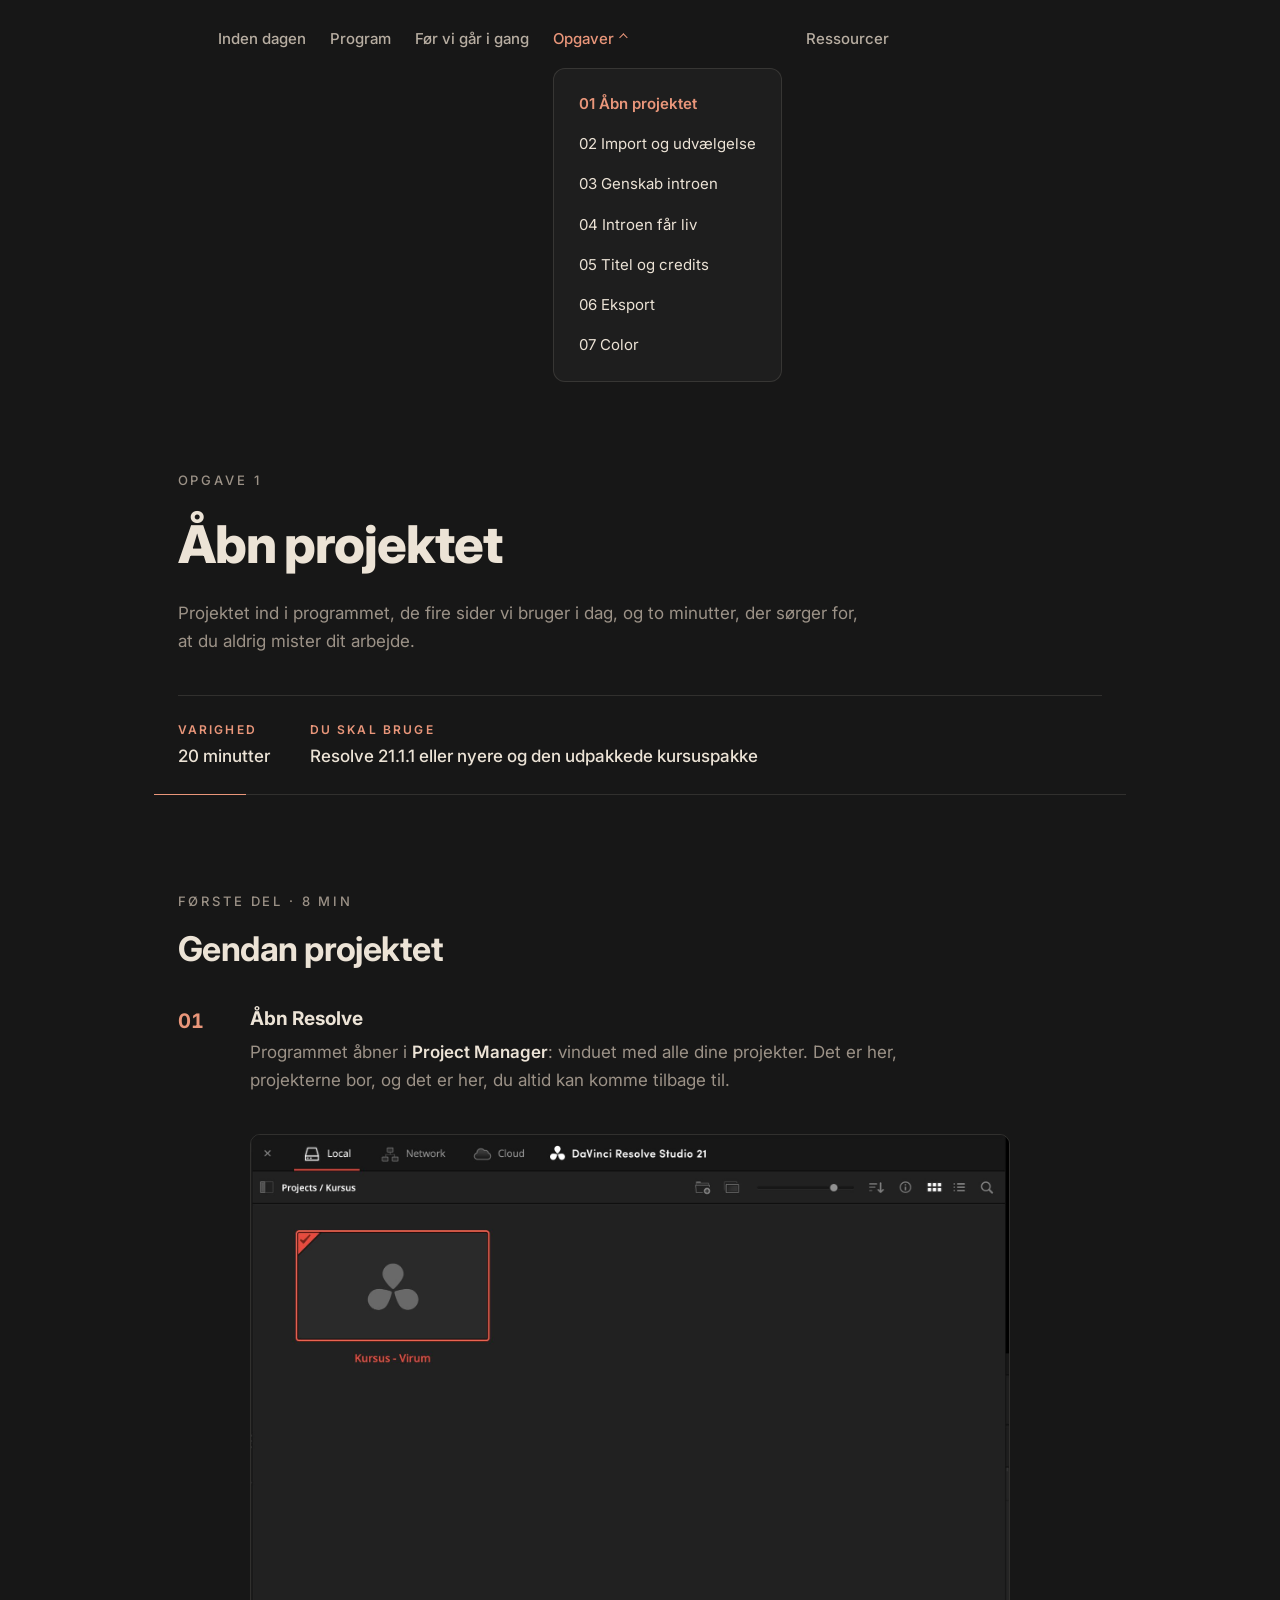
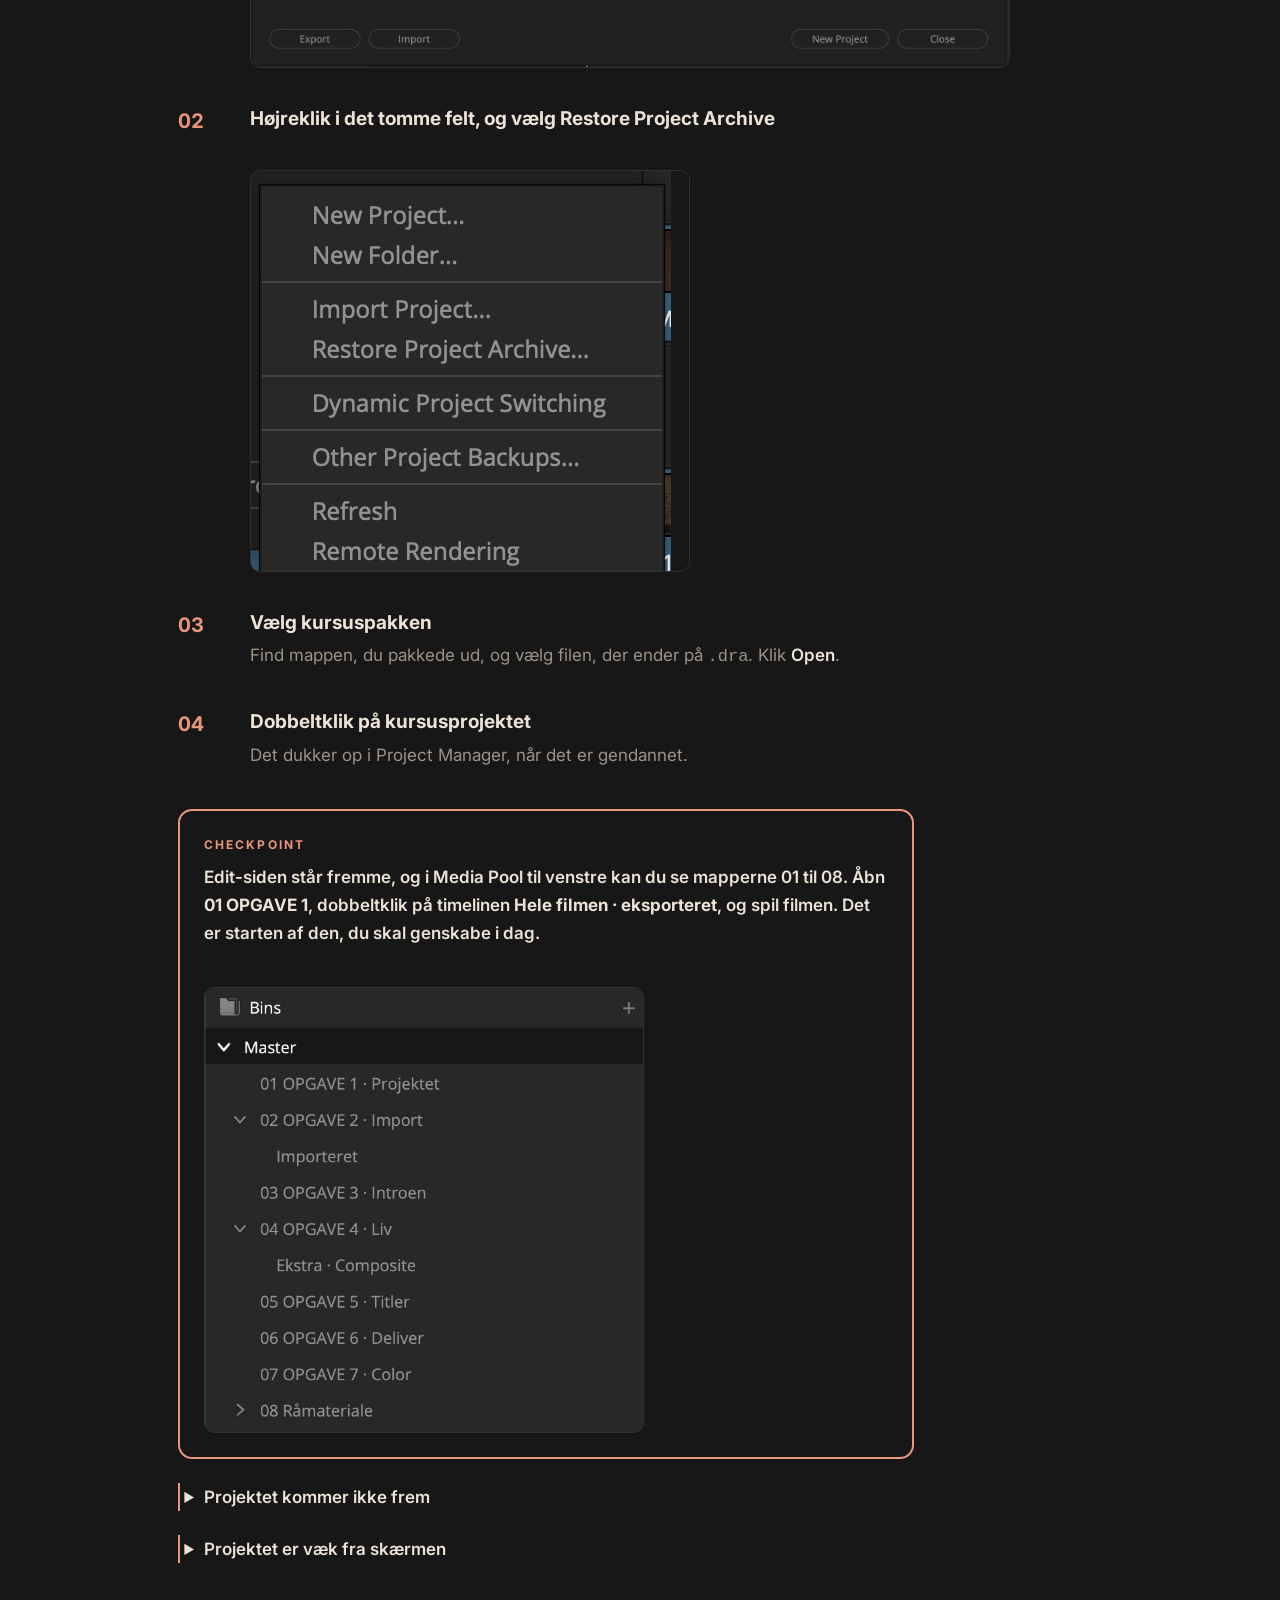
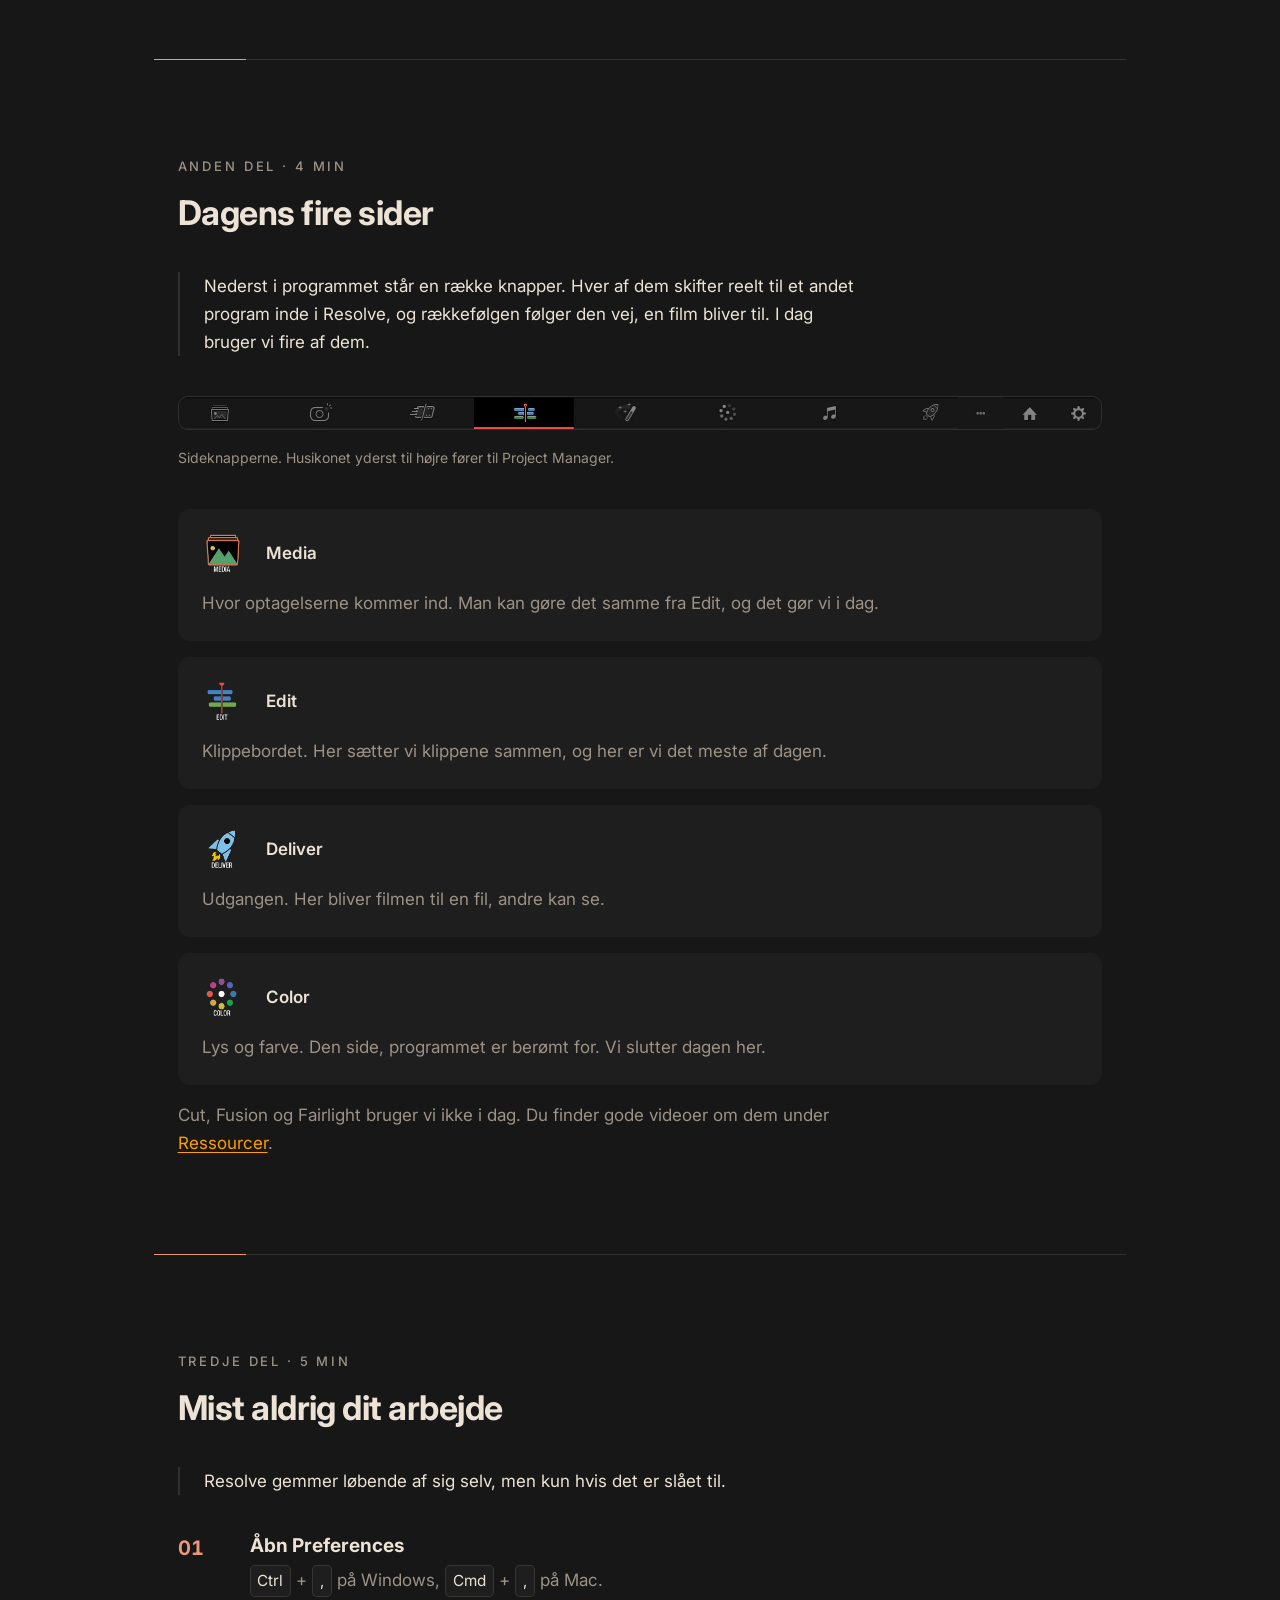
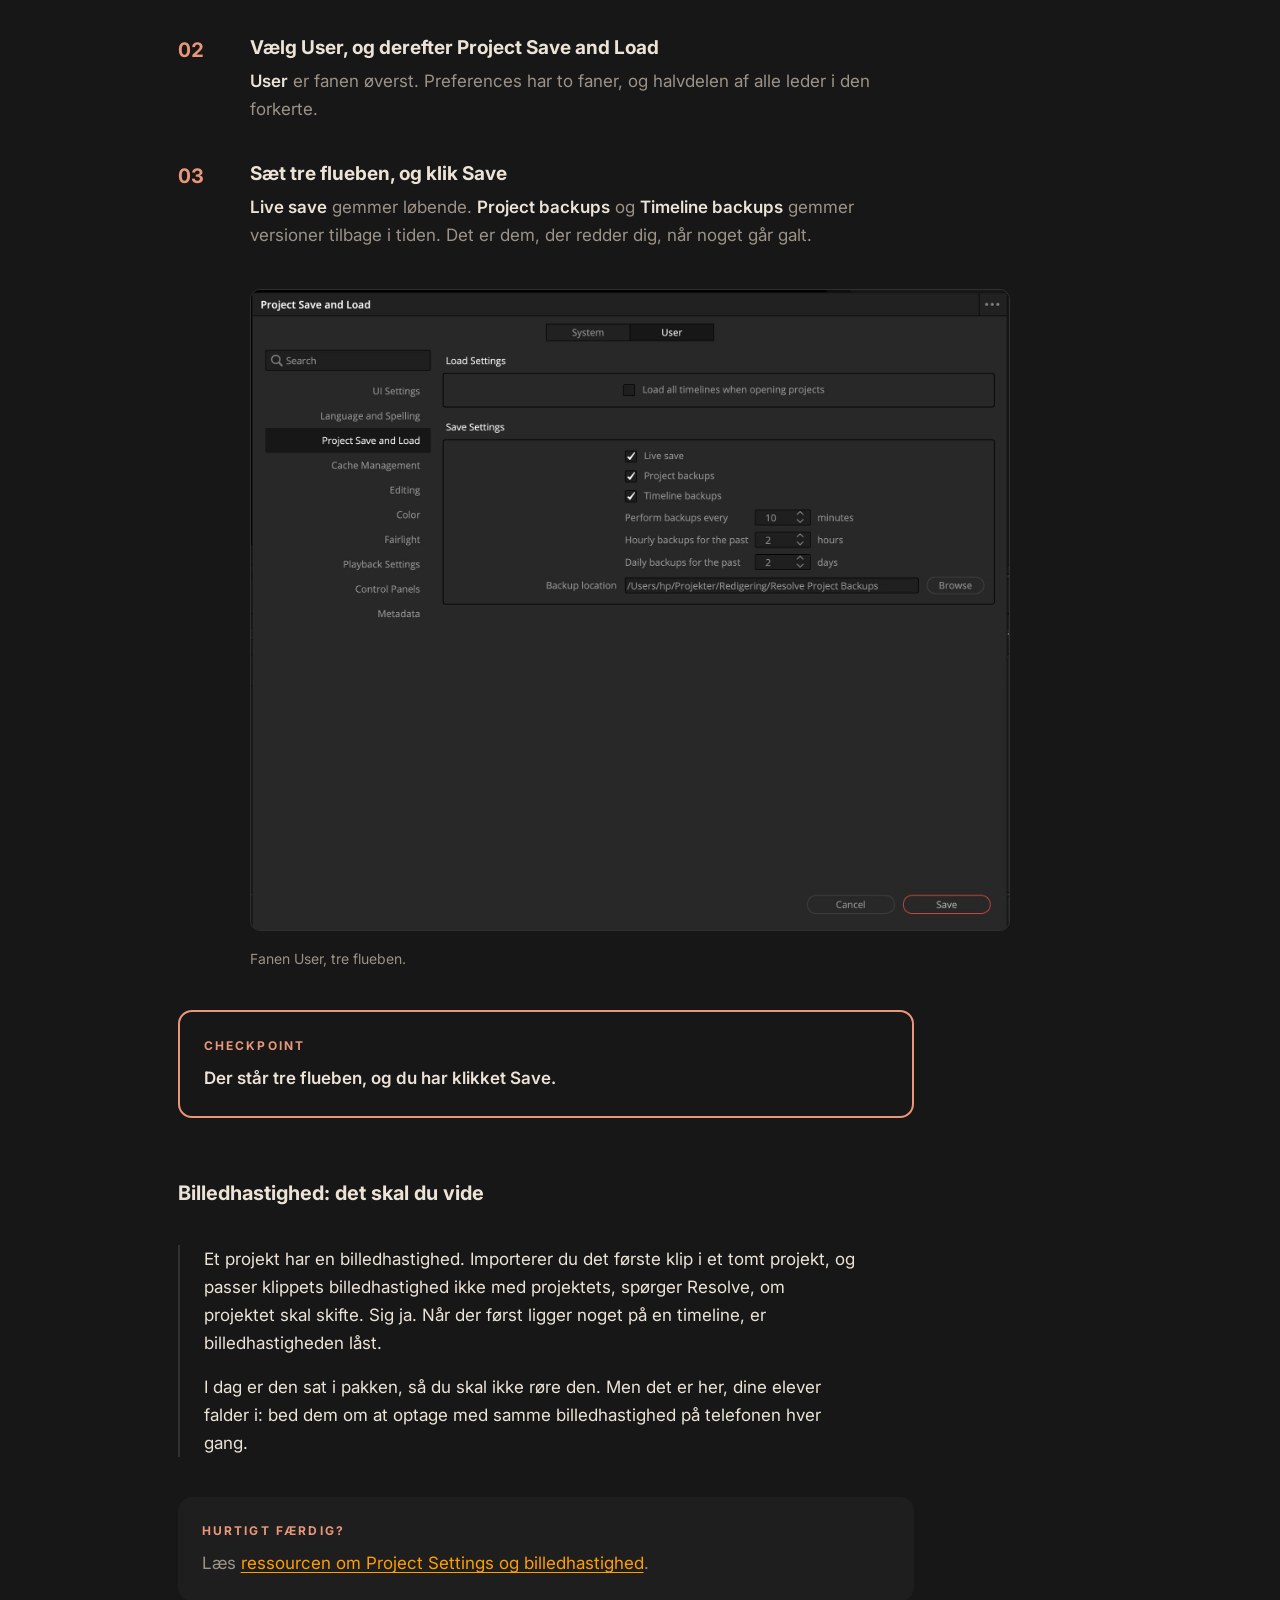
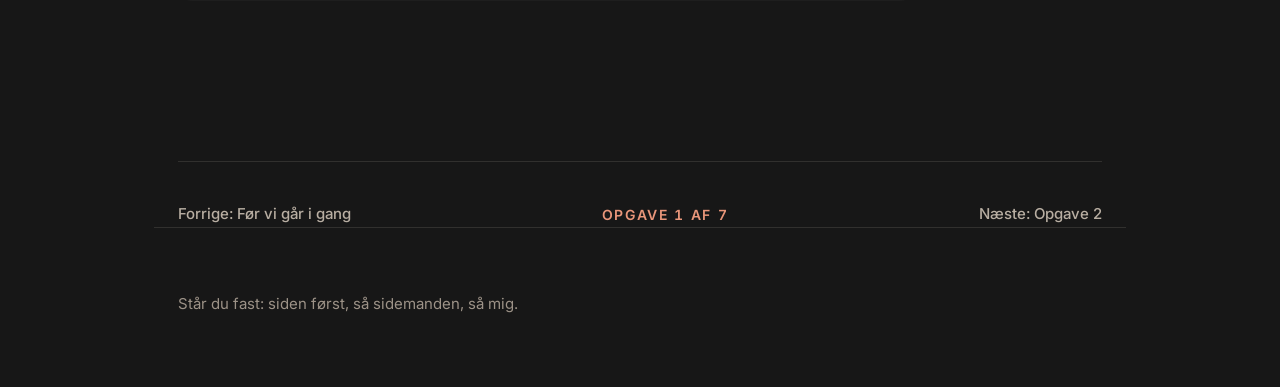
==== opgave-1-projektet.html @ 4c39555d "Hele kursus 2-sitet online: velkomst, opgave 1-7, ressourcer" ====
<!DOCTYPE html>
<html lang="da">
<head>
<meta charset="utf-8">
<meta name="viewport" content="width=device-width, initial-scale=1">
<title>Opgave 1 · Åbn projektet – kursus i DaVinci Resolve</title>
<meta name="description" content="Opgave 1: gendan kursusprojektet, find dagens fire sider, og sørg for at du aldrig mister dit arbejde.">
<link rel="preconnect" href="https://fonts.googleapis.com">
<link rel="preconnect" href="https://fonts.gstatic.com" crossorigin>
<link href="https://fonts.googleapis.com/css2?family=Inter:wght@300;400;500;600;700;800&display=swap" rel="stylesheet">
<link rel="stylesheet" href="css/style.css">
</head>
<body>

<a class="skip" href="#del1">Spring til opgaven</a>

<nav class="nav" aria-label="Kursets sider">
  <div class="wrap">
  <ul class="nav__list nav__list--desktop">
    <li><a class="nav__link" href="index.html">Inden dagen</a></li>
    <li><a class="nav__link" href="program.html">Program</a></li>
    <li><a class="nav__link" href="velkommen.html">Før vi går i gang</a></li>
    <li>
      <details class="nav__fold nav__fold--active" open>
        <summary>Opgaver</summary>
        <ul class="nav__sub">
          <li><a href="opgave-1-projektet.html" aria-current="page">01 Åbn projektet</a></li>
          <li><a href="opgave-2-import.html">02 Import og udvælgelse</a></li>
          <li><a href="opgave-3-introen.html">03 Genskab introen</a></li>
          <li><a href="opgave-4-liv.html">04 Introen får liv</a></li>
          <li><a href="opgave-5-titler.html">05 Titel og credits</a></li>
          <li><a href="opgave-6-deliver.html">06 Eksport</a></li>
          <li><a href="opgave-7-color.html">07 Color</a></li>
        </ul>
      </details>
    </li>
    <li><a class="nav__link" href="ressourcer.html">Ressourcer</a></li>
  </ul>
  <details class="nav__toggle">
    <summary class="nav__toggle-btn">Menu <span class="nav__toggle-current">&middot; 01 Åbn projektet</span></summary>
    <ul class="nav__list">
      <li><a class="nav__link" href="index.html">Inden dagen</a></li>
      <li><a class="nav__link" href="program.html">Program</a></li>
      <li><a class="nav__link" href="velkommen.html">Før vi går i gang</a></li>
      <li>
        <details class="nav__fold nav__fold--active" open>
          <summary>Opgaver</summary>
          <ul class="nav__sub">
            <li><a href="opgave-1-projektet.html" aria-current="page">01 Åbn projektet</a></li>
            <li><a href="opgave-2-import.html">02 Import og udvælgelse</a></li>
            <li><a href="opgave-3-introen.html">03 Genskab introen</a></li>
            <li><a href="opgave-4-liv.html">04 Introen får liv</a></li>
            <li><a href="opgave-5-titler.html">05 Titel og credits</a></li>
            <li><a href="opgave-6-deliver.html">06 Eksport</a></li>
            <li><a href="opgave-7-color.html">07 Color</a></li>
          </ul>
        </details>
      </li>
      <li><a class="nav__link" href="ressourcer.html">Ressourcer</a></li>
    </ul>
  </details>
  </div>
</nav>

<div class="wrap">
  <header class="pagehead">
    <p class="kicker">Opgave 1</p>
    <h1 class="pagehead__title">Åbn projektet</h1>
    <p class="pagehead__intro">
      Projektet ind i programmet, de fire sider vi bruger i dag, og to minutter,
      der sørger for, at du aldrig mister dit arbejde.
    </p>

    <div class="meta">
      <div>
        <p class="meta__key">Varighed</p>
        <p class="meta__val">20 minutter</p>
      </div>
      <div>
        <p class="meta__key">Du skal bruge</p>
        <p class="meta__val">Resolve 21.1.1 eller nyere og den udpakkede kursuspakke</p>
      </div>
    </div>
  </header>
</div>

<hr class="rule">

<main>

<!-- ===================================================================== -->
<section class="section" id="del1">
  <div class="wrap">
    <p class="kicker">Første del · 8 min</p>
    <h2 class="section__title">Gendan projektet</h2>

    <ol class="steps">
      <li class="step reveal">
        <div>
          <h3 class="step__title">Åbn Resolve</h3>
          <p class="step__body">
            Programmet åbner i <strong>Project Manager</strong>: vinduet med alle
            dine projekter. Det er her, projekterne bor, og det er her, du altid kan
            komme tilbage til.
          </p>
          <figure class="shot">
            <div class="shot__frame">
              <img src="assets/l1-2-project-manager.jpg"
                   alt="Project Manager med et projekt vist som et enkelt felt."
                   width="1800" height="1263" loading="lazy">
            </div>
          </figure>
        </div>
      </li>

      <li class="step reveal">
        <div>
          <h3 class="step__title">Højreklik i det tomme felt, og vælg Restore Project Archive</h3>
          <figure class="shot shot--tall">
            <div class="shot__frame">
              <img src="assets/o1-1-restore.jpg"
                   alt="Højrekliksmenuen i Project Manager med blandt andet New Project, Import Project og Restore Project Archive."
                   width="420" height="400" loading="lazy">
            </div>
          </figure>
        </div>
      </li>

      <li class="step reveal">
        <div>
          <h3 class="step__title">Vælg kursuspakken</h3>
          <p class="step__body">
            Find mappen, du pakkede ud, og vælg filen, der ender på
            <code>.dra</code>. Klik <strong>Open</strong>.
          </p>
        </div>
      </li>

      <li class="step reveal">
        <div>
          <h3 class="step__title">Dobbeltklik på kursusprojektet</h3>
          <p class="step__body">
            Det dukker op i Project Manager, når det er gendannet.
          </p>
        </div>
      </li>
    </ol>

    <div class="checkpoint" role="note">
      <p class="checkpoint__label">Checkpoint</p>
      <p class="checkpoint__body">
        Edit-siden står fremme, og i Media Pool til venstre kan du se mapperne
        01 til 08. Åbn <strong>01 OPGAVE 1</strong>, dobbeltklik på timelinen
        <strong>Hele filmen · eksporteret</strong>, og spil filmen. Det er starten
        af den, du skal genskabe i dag.
      </p>
      <figure class="shot shot--tall">
        <div class="shot__frame">
          <img src="assets/o1-2-bins.jpg"
               alt="Bin-listen i Media Pool: opgaverne 01 til 07 og 08 Råmateriale."
               width="652" height="660" loading="lazy">
        </div>
      </figure>
    </div>

    <details class="hint">
      <summary>Projektet kommer ikke frem</summary>
      <p>
        Så har du valgt mappen uden om <code>.dra</code>-filen. Gå ét niveau ned i
        mappen, og prøv igen.
      </p>
    </details>

    <details class="hint">
      <summary>Projektet er væk fra skærmen</summary>
      <p>
        Klik på husikonet nederst til højre. Det fører tilbage til Project Manager,
        og dit projekt ligger der stadig. Det er den hyppigste panik hos nye
        brugere: troen på, at noget er væk.
      </p>
    </details>
  </div>
</section>

<hr class="rule">

<!-- ===================================================================== -->
<section class="section" id="del2">
  <div class="wrap">
    <p class="kicker">Anden del · 4 min</p>
    <h2 class="section__title">Dagens fire sider</h2>

    <div class="lead-in">
      <p>
        Nederst i programmet står en række knapper. Hver af dem skifter reelt til et
        andet program inde i Resolve, og rækkefølgen følger den vej, en film bliver
        til. I dag bruger vi fire af dem.
      </p>
    </div>

    <figure class="shot shot--wide">
      <div class="shot__frame">
        <img src="assets/l1-1-bundlinjen.jpg"
             alt="Nederste kant af DaVinci Resolve med en række sideknapper, et husikon og et tandhjul."
             width="1800" height="62" loading="lazy">
      </div>
      <figcaption class="shot__caption">
        Sideknapperne. Husikonet yderst til højre fører til Project Manager.
      </figcaption>
    </figure>

    <div class="pages">
      <div class="pages__item">
        <div class="pages__head">
          <img class="pages__icon" src="assets/icons/media.png" alt="" width="40" height="40">
          <p class="pages__name">Media</p>
        </div>
        <p class="pages__body">Hvor optagelserne kommer ind. Man kan gøre det samme fra Edit, og det gør vi i dag.</p>
      </div>
      <div class="pages__item">
        <div class="pages__head">
          <img class="pages__icon" src="assets/icons/edit.png" alt="" width="40" height="40">
          <p class="pages__name">Edit</p>
        </div>
        <p class="pages__body">Klippebordet. Her sætter vi klippene sammen, og her er vi det meste af dagen.</p>
      </div>
      <div class="pages__item">
        <div class="pages__head">
          <img class="pages__icon" src="assets/icons/deliver.png" alt="" width="40" height="40">
          <p class="pages__name">Deliver</p>
        </div>
        <p class="pages__body">Udgangen. Her bliver filmen til en fil, andre kan se.</p>
      </div>
      <div class="pages__item">
        <div class="pages__head">
          <img class="pages__icon" src="assets/icons/color.png" alt="" width="40" height="40">
          <p class="pages__name">Color</p>
        </div>
        <p class="pages__body">Lys og farve. Den side, programmet er berømt for. Vi slutter dagen her.</p>
      </div>
    </div>

    <p class="section__intro">
      Cut, Fusion og Fairlight bruger vi ikke i dag. Du finder gode videoer om dem
      under <a href="ressourcer.html#videoer">Ressourcer</a>.
    </p>
  </div>
</section>

<hr class="rule">

<!-- ===================================================================== -->
<section class="section" id="del3">
  <div class="wrap">
    <p class="kicker">Tredje del · 5 min</p>
    <h2 class="section__title">Mist aldrig dit arbejde</h2>

    <div class="lead-in">
      <p>
        Resolve gemmer løbende af sig selv, men kun hvis det er slået til.
      </p>
    </div>

    <ol class="steps">
      <li class="step reveal">
        <div>
          <h3 class="step__title">Åbn Preferences</h3>
          <p class="step__body">
            <kbd>Ctrl</kbd> + <kbd>,</kbd> på Windows, <kbd>Cmd</kbd> + <kbd>,</kbd>
            på Mac.
          </p>
        </div>
      </li>
      <li class="step reveal">
        <div>
          <h3 class="step__title">Vælg User, og derefter Project Save and Load</h3>
          <p class="step__body">
            <strong>User</strong> er fanen øverst. Preferences har to faner, og
            halvdelen af alle leder i den forkerte.
          </p>
        </div>
      </li>
      <li class="step reveal">
        <div>
          <h3 class="step__title">Sæt tre flueben, og klik Save</h3>
          <p class="step__body">
            <strong>Live save</strong> gemmer løbende. <strong>Project backups</strong>
            og <strong>Timeline backups</strong> gemmer versioner tilbage i tiden. Det
            er dem, der redder dig, når noget går galt.
          </p>
          <figure class="shot">
            <div class="shot__frame">
              <img src="assets/l1-5-live-save.jpg"
                   alt="Preferences på fanen User med Project Save and Load valgt. Live save, Project backups og Timeline backups er slået til."
                   width="1800" height="1521" loading="lazy">
            </div>
            <figcaption class="shot__caption">Fanen User, tre flueben.</figcaption>
          </figure>
        </div>
      </li>
    </ol>

    <div class="checkpoint" role="note">
      <p class="checkpoint__label">Checkpoint</p>
      <p class="checkpoint__body">Der står tre flueben, og du har klikket Save.</p>
    </div>

    <h3 class="subhead">Billedhastighed: det skal du vide</h3>
    <div class="lead-in">
      <p>
        Et projekt har en billedhastighed. Importerer du det første klip i et tomt
        projekt, og passer klippets billedhastighed ikke med projektets, spørger
        Resolve, om projektet skal skifte. Sig ja. Når der først ligger noget på en
        timeline, er billedhastigheden låst.
      </p>
      <p>
        I dag er den sat i pakken, så du skal ikke røre den. Men det er her, dine
        elever falder i: bed dem om at optage med samme billedhastighed på
        telefonen hver gang.
      </p>
    </div>

    <div class="extra">
      <p class="extra__label">Hurtigt færdig?</p>
      <p class="extra__body">
        Læs <a href="ressourcer.html#indstillinger">ressourcen om Project Settings og
        billedhastighed</a>.
      </p>
    </div>
  </div>
</section>

</main>

<!-- ===================================================================== -->
<div class="wrap">
  <nav class="lesson-nav" aria-label="Mellem siderne">
    <a class="nav__link" href="velkommen.html">Forrige: Før vi går i gang</a>
    <span class="lesson-nav__where">Opgave 1 af 7</span>
    <a class="nav__link" href="opgave-2-import.html">Næste: Opgave 2</a>
  </nav>
</div>

<footer class="footer">
  <div class="wrap">
    <p>Står du fast: siden først, så sidemanden, så mig.</p>
  </div>
</footer>

</body>
</html>
---- css/style.css ----
/* ==========================================================================
   Fra redigering til færdig film – onboarding før kursusdagen.

   Én side, fem sektioner, ingen navigation. Kursisten skal kunne installere
   programmet og lave sine lektier uden at træffe et eneste valg om hvor på
   siden man skal hen.

   Amber betyder handling og intet andet. Rust strukturerer: trin-numre,
   annotationer, skillelinjer. Ingen af dem bruges som store flader.
   ========================================================================== */

:root {
  --bg:       #171717;
  --surface:  #1e1e1e;
  --petrol:   #0E3D42;

  --amber:    #FF9E00;   /* 8,66:1 mod --bg · primær accent, kun handling */
  --rust:     #E9967A;   /* 7,78:1 mod --bg · sekundær, kun struktur */

  --ink:      #ece3d6;   /* 14,11:1 mod --bg */
  --ink-dim:  #9c9287;   /*  5,87:1 mod --bg */
  --ink-soft: #b8aea2;   /*  5,45:1 mod --petrol · kickeren i hero står på
                            cirklen, hvor --ink-dim kun når 3,9:1 */

  --line:     rgba(236, 227, 214, 0.12);

  --font: "Inter", system-ui, -apple-system, "Segoe UI", sans-serif;
  --ease: cubic-bezier(0.22, 1, 0.36, 1);

  /* Én afstandsskala. Alt lodret rytme er et af disse tal. */
  --s1: 0.5rem;
  --s2: 1rem;
  --s3: 1.5rem;
  --s4: 2.5rem;
  --s5: 4rem;
  --s6: 6rem;

  --measure: 62ch;    /* maks linjelængde på brødtekst */
  --wrap: 1100px;     /* tekstspaltens bredde inde i skallen */

  /* Skallen er hele sidens bredde: hero, skillelinjer og footer-kant med.
     Cirka 3/4 af skærmen. Bunden på 680px undgår et spring lige over
     mobil-brydepunktet, loftet holder den fra at løbe løbsk på brede skærme. */
  --shell: clamp(680px, 76vw, 1500px);
}

*, *::before, *::after { box-sizing: border-box; }

html { scroll-behavior: smooth; }
@media (prefers-reduced-motion: reduce) {
  html { scroll-behavior: auto; }
}

body {
  margin: 0;
  background: var(--bg);
  color: var(--ink);
  font-family: var(--font);
  font-size: clamp(1rem, 0.96rem + 0.2vw, 1.0625rem);
  line-height: 1.65;
  -webkit-font-smoothing: antialiased;
}

img { max-width: 100%; height: auto; display: block; }

.wrap {
  width: min(100% - 2 * var(--s3), var(--wrap));
  margin-inline: auto;
}

/* På desktop trækkes hele siden ind i en centreret spalte, så heroen,
   skillelinjerne og footer-kanten stopper samme sted i stedet for at løbe
   ud i vinduskanten. På telefon fylder siden fortsat hele bredden. */
@media (min-width: 721px) {
  body {
    width: var(--shell);
    margin-inline: auto;
  }
}

/* Skip-link: første tabstop, usynlig indtil den får fokus. */
.skip {
  position: absolute;
  left: var(--s2);
  top: -4rem;
  z-index: 10;
  padding: var(--s1) var(--s3);
  background: var(--amber);
  color: var(--bg);
  font-weight: 600;
  border-radius: 999px;
  transition: top 0.15s var(--ease);
}
.skip:focus { top: var(--s2); }

/* --------------------------------------------------------------------------
   Typografi
   -------------------------------------------------------------------------- */

h1, h2, h3 { line-height: 1.15; margin: 0; text-wrap: balance; }

.kicker {
  margin: 0 0 var(--s2);
  font-size: 0.8125rem;
  font-weight: 500;
  letter-spacing: 0.22em;
  text-transform: uppercase;
  color: var(--ink-dim);
}

.hero .kicker { color: var(--ink-soft); }

.section__title {
  font-size: clamp(1.5rem, 1.2rem + 1.5vw, 2.125rem);
  font-weight: 700;
  letter-spacing: -0.015em;
}

.section__intro {
  max-width: var(--measure);
  margin: var(--s2) 0 0;
  color: var(--ink-dim);
}

.section { padding-block: var(--s6); }

/* Første skærmbillede skal indeholde heroen og de praktiske oplysninger og
   ikke mere end det: ser man begyndelsen på næste sektion, ser man en opgave
   man endnu ikke har fået at vide man skal løse. Afstanden er sat i vh frem
   for px, fordi hele pointen afhænger af skærmens højde. */
#installer { padding-top: clamp(var(--s6), 34vh, 30rem); }

a { color: var(--amber); text-underline-offset: 0.2em; }
a:hover { color: var(--ink); }

/* Én fokusmarkering på hele siden, så tastaturbrugere altid ved hvor de er. */
:focus-visible {
  outline: 3px solid var(--amber);
  outline-offset: 3px;
  border-radius: 4px;
}

/* --------------------------------------------------------------------------
   Knap – sidens eneste handlingsform
   -------------------------------------------------------------------------- */

.btn {
  display: inline-flex;
  align-items: center;
  gap: var(--s1);
  padding: 0.85rem 2rem;
  background: var(--amber);
  color: var(--bg);
  font-size: 0.9375rem;
  font-weight: 700;
  letter-spacing: 0.14em;
  text-transform: uppercase;
  text-decoration: none;
  border-radius: 999px;
  transition: transform 0.18s var(--ease), box-shadow 0.18s var(--ease);
}
.btn:hover {
  color: var(--bg);
  transform: translateY(-2px);
  box-shadow: 0 8px 22px rgba(255, 158, 0, 0.28);
}
.btn:active { transform: translateY(0); }

.btn__icon { width: 1.1em; height: 1.1em; fill: currentColor; }

/* --------------------------------------------------------------------------
   Navigation

   Siden var oprindeligt en onepager uden navigation. Den begrundelse holdt så
   længe der kun var én side; med program- og lektionssider ville fraværet af
   navigation være en blindgyde, ikke en forenkling.

   Farven er --ink-soft og ikke --ink-dim. På forsiden ligger linjen oven på
   heroen, og på lave skærme kan petroleum-cirklens overkant nå op under den.
   --ink-soft er det ene token der klarer AA mod både --bg og --petrol.

   Aktiv side markeres i rust, ikke amber: "hvor du er" er struktur, ikke en
   handling. Amber ejer fortsat kun det, der beder om et klik.
   -------------------------------------------------------------------------- */

.nav__list {
  display: flex;
  flex-wrap: wrap;
  gap: var(--s3);
  list-style: none;
  margin: 0;
  padding-block: var(--s3);
}

.nav__link {
  color: var(--ink-soft);
  font-size: 0.9375rem;
  font-weight: 500;
  text-decoration: none;
}
.nav__link:hover { color: var(--ink); text-decoration: underline; }

.nav__link[aria-current="page"] {
  color: var(--rust);
  text-decoration: underline;
  text-underline-offset: 0.35em;
  text-decoration-thickness: 2px;
}

/* På forsiden lægger linjen sig oven på heroen i stedet for at skubbe den ned.
   Ellers skrider beregningen af første skærmbillede længere nede. */
.hero .nav {
  position: absolute;
  inset: 0 0 auto;
  z-index: 5;
}

/* --------------------------------------------------------------------------
   Hero
   -------------------------------------------------------------------------- */

.hero {
  position: relative;
  display: grid;
  place-items: center;
  min-height: min(88vh, 780px);
  /* Mere luft over end under: kompositionen har sin vægt lavt, fordi
     kameraets stativ trækker nedad, så symmetrisk padding ville se
     topmast ud. Toppen er sat i vh, så høje skærme får den luft, de
     har plads til. */
  padding-block: clamp(var(--s5), 11vh, 10rem) var(--s5);
  overflow: hidden;
}

.hero__stage {
  position: relative;
  width: min(100% - 2 * var(--s3), 980px);
  display: grid;
  place-items: center;
}

/* Petroleum-cirklen er et element, ikke et billede: skarp i alle størrelser
   og fri til at blive en ellipse når skærmen bliver smal. */
.hero__circle {
  grid-area: 1 / 1;
  position: relative;
  width: min(80vw, 660px);
  aspect-ratio: 1;
  background: var(--petrol);
  border-radius: 50%;
  transform: translateX(-8%);
}

.hero__content {
  grid-area: 1 / 1;
  position: relative;
  z-index: 2;
  text-align: center;
  /* Tekstblokken sidder lavere end cirklens midte, så figuren får plads
     foroven: det er kompositionen fra mockuppen. */
  transform: translate(-8%, 13%);
}

.hero__title {
  font-size: clamp(2rem, 1rem + 5.6vw, 4.25rem);
  letter-spacing: -0.01em;
  text-transform: uppercase;
  color: var(--amber);
}
.hero__line { display: block; white-space: nowrap; }
/* Mockuppens vægtskift: let optakt, tungt nøgleord. */
.hero__light { font-weight: 300; }
.hero__heavy { font-weight: 800; }

.hero__cta { margin-top: var(--s4); }

/* Figurerne er dekoration. De bærer ingen information, så de er skjult for
   skærmlæsere, og siden skal stå fuldt læsbar uden dem. */
.hero__fig {
  position: absolute;
  z-index: 3;
  pointer-events: none;
  user-select: none;
}

/* Målt i procent af cirklen, ikke af scenen, så figuren bliver siddende
   det rigtige sted i kompositionen uanset skærmbredde. */
.hero__fig--nosferatu {
  width: 30%;
  top: 1%;
  left: 21%;
  /* Eksporten har en hård underkant; mockuppens udtoning laves her,
     så billedfilen kan blive ved med at være ren. */
  -webkit-mask-image: linear-gradient(to bottom, #000 55%, transparent 90%);
  mask-image: linear-gradient(to bottom, #000 55%, transparent 90%);
}

.hero__fig--kamera {
  width: min(34vw, 300px);
  right: -2%;
  bottom: 2%;
}

/* --------------------------------------------------------------------------
   Skillelinje – et ekko af en timeline. Ren dekoration, aldrig klikbar.
   -------------------------------------------------------------------------- */

.rule {
  position: relative;
  height: 1px;
  background: var(--line);
  border: 0;
  margin: 0;
}
.rule::after {
  content: "";
  position: absolute;
  inset-block: -2px;
  left: 0;
  width: 92px;
  background: var(--rust);
  border-radius: 2px;
}

@supports (animation-timeline: view()) {
  @media (prefers-reduced-motion: no-preference) {
    .rule::after {
      animation: slide-clip linear both;
      animation-timeline: view();
      animation-range: entry 10% cover 45%;
    }
    @keyframes slide-clip {
      from { transform: translateX(0); }
      to   { transform: translateX(320px); }
    }
  }
}

/* --------------------------------------------------------------------------
   Praktisk stribe
   -------------------------------------------------------------------------- */

.facts {
  display: grid;
  grid-template-columns: repeat(auto-fit, minmax(200px, 1fr));
  gap: var(--s3);
  padding: var(--s4);
  margin-block: var(--s5);
  background: var(--surface);
  border-radius: 16px;
}

.facts__key {
  margin: 0 0 var(--s1);
  font-size: 0.75rem;
  font-weight: 600;
  letter-spacing: 0.18em;
  text-transform: uppercase;
  color: var(--rust);
}
.facts__val { margin: 0; font-weight: 500; }

/* --------------------------------------------------------------------------
   Trin – bruges til både installation og lektier
   -------------------------------------------------------------------------- */

.steps {
  list-style: none;
  counter-reset: step;
  margin: var(--s4) 0 0;
  padding: 0;
  display: grid;
  gap: var(--s4);
}

.step {
  counter-increment: step;
  display: grid;
  grid-template-columns: 3rem 1fr;
  gap: var(--s3);
  align-items: start;
}

/* Tallet er rust, ikke amber: det ordner rækkefølgen, men beder ikke om et klik. */
.step::before {
  content: counter(step, decimal-leading-zero);
  font-size: 1.25rem;
  font-weight: 700;
  font-variant-numeric: tabular-nums;
  color: var(--rust);
  line-height: 1.35;
}

.step__title {
  margin: 0 0 var(--s1);
  font-size: 1.1875rem;
  font-weight: 700;
}
.step__body { margin: 0; max-width: var(--measure); color: var(--ink-dim); }
.step__body + .step__body { margin-top: var(--s2); }
.step__body strong { color: var(--ink); font-weight: 600; }

.step__action { margin-top: var(--s3); }

.tag {
  display: inline-block;
  margin-left: var(--s1);
  padding: 0.15rem 0.6rem;
  font-size: 0.6875rem;
  font-weight: 600;
  letter-spacing: 0.12em;
  text-transform: uppercase;
  color: var(--rust);
  border: 1px solid currentColor;
  border-radius: 999px;
  vertical-align: 0.2em;
}

/* --------------------------------------------------------------------------
   Screenshots med annotationer
   -------------------------------------------------------------------------- */

.shot {
  margin: var(--s4) 0 0;
  max-width: 760px;
}

/* Til billeder der er meget bredere end de er høje. 760 px er rigtigt for de
   nogenlunde kvadratiske dialogbilleder, men gør en 1800x62 bundlinje til en
   streg. Denne variant giver hele tekstspalten. */
.shot--wide { max-width: none; }

.shot__frame {
  position: relative;
  border: 1px solid var(--line);
  border-radius: 10px;
  overflow: hidden;
}

/* Annotationerne ligger som SVG oven på billedet frem for at være brændt ind
   i filen: de forbliver skarpe og kan rettes uden billedredigering. */
.shot__marks {
  position: absolute;
  inset: 0;
  width: 100%;
  height: 100%;
  pointer-events: none;
}
.shot__marks .ring {
  fill: none;
  stroke: var(--rust);
  stroke-width: 6;
}
.shot__marks .box {
  fill: none;
  stroke: var(--rust);
  stroke-width: 6;
  stroke-dasharray: 14 12;
}

.shot__caption {
  margin: var(--s2) 0 0;
  font-size: 0.875rem;
  color: var(--ink-dim);
}

/* --------------------------------------------------------------------------
   Inspiration
   -------------------------------------------------------------------------- */

.film { margin: var(--s4) 0 0; max-width: 760px; }
.film video {
  width: 100%;
  height: auto;
  display: block;
  border-radius: 10px;
  background: #000;
}
.film figcaption {
  margin-top: var(--s2);
  font-size: 0.875rem;
  color: var(--ink-dim);
}

/* --------------------------------------------------------------------------
   Footer
   -------------------------------------------------------------------------- */

.footer {
  padding-block: var(--s5);
  border-top: 1px solid var(--line);
  color: var(--ink-dim);
  font-size: 0.9375rem;
}
.footer p { margin: 0 0 var(--s1); max-width: var(--measure); }

/* --------------------------------------------------------------------------
   Indtoning ved scroll
   -------------------------------------------------------------------------- */

@supports (animation-timeline: view()) {
  @media (prefers-reduced-motion: no-preference) {
    .reveal {
      animation: rise linear both;
      animation-timeline: view();
      animation-range: entry 0% entry 60%;
    }
    @keyframes rise {
      from { opacity: 0; transform: translateY(24px); }
      to   { opacity: 1; transform: none; }
    }
  }
}

/* --------------------------------------------------------------------------
   Smalle skærme. Linket kommer fra en mail, så telefonen er hovedsagen.
   -------------------------------------------------------------------------- */

@media (max-width: 720px) {
  :root { --s5: 3rem; --s6: 4rem; }

  /* Topvattet ekstra, så den absolut placerede Menu-knap (se .nav__toggle
     længere nede) ikke klipper ind i kicker-teksten under sig. */
  .hero { min-height: auto; padding-block: var(--s5); padding-top: 4.75rem; }

  /* Gitteroverlejringen giver ikke mening på en smal skærm. Cirklen bliver en
     baggrundsform bag teksten, og kameraet lægger sig under overskriften i
     normalt flow i stedet for at klemme den. */
  .hero__stage {
    display: flex;
    flex-direction: column;
    align-items: center;
    text-align: center;
  }

  /* Forankret til toppen frem for midten, så cirklen omslutter tekstblokken
     og ikke skærer gennem overskriften. */
  .hero__circle {
    position: absolute;
    top: 0;
    left: 50%;
    width: min(124vw, 520px);
    transform: translate(-50%, -18%);
  }

  .hero__content { order: 1; transform: none; }
  .hero__line { white-space: normal; }

  /* Nosferatu falder væk: for lille til at læses som en figur på telefon. */
  .hero__fig--nosferatu { display: none; }

  /* relative frem for static, så z-index stadig holder kameraet foran cirklen. */
  .hero__fig--kamera {
    order: 2;
    position: relative;
    inset: auto;
    width: min(50vw, 180px);
    margin-top: var(--s4);
  }

  .facts { padding: var(--s3); }
  .step { grid-template-columns: 2.25rem 1fr; gap: var(--s2); }
}

/* ==========================================================================
   INDERSIDER – program og lektioner
   Alt herunder bruges ikke på forsiden. Forsiden er fortsat en onepager uden
   navigation; indersiderne er opslagsværk man vender tilbage til på dagen.
   ========================================================================== */

/* --------------------------------------------------------------------------
   Sidehoved. Ingen hero: man er kommet hertil med et ærinde.
   -------------------------------------------------------------------------- */

.pagehead { padding-block: var(--s5) var(--s3); }

.pagehead__back {
  display: inline-flex;
  align-items: center;
  gap: 0.4em;
  font-size: 0.9375rem;
  font-weight: 500;
  text-decoration: none;
}
.pagehead__back::before { content: "\2190"; }
.pagehead__back:hover { text-decoration: underline; }

.pagehead__title {
  margin: var(--s3) 0 0;
  font-size: clamp(2rem, 5vw, 3.25rem);
  font-weight: 800;
  letter-spacing: -0.02em;
}
.pagehead__intro {
  margin: var(--s3) 0 0;
  max-width: var(--measure);
  color: var(--ink-dim);
  font-size: 1.0625rem;
}

/* --------------------------------------------------------------------------
   Dagens program. Ikke en tabel: rækkerne skal kunne reflowe på en telefon,
   og tid + navn hører sammen som ét udsagn, ikke som to celler.
   -------------------------------------------------------------------------- */

.sked { list-style: none; margin: var(--s4) 0 0; padding: 0; }

.sked__row {
  display: grid;
  grid-template-columns: 7.5rem 1fr;
  gap: var(--s3);
  padding-block: var(--s3);
  border-top: 1px solid var(--line);
}
.sked__row:last-child { border-bottom: 1px solid var(--line); }

.sked__time {
  color: var(--rust);
  font-weight: 600;
  font-variant-numeric: tabular-nums;
}

.sked__name { margin: 0; font-size: 1.0625rem; font-weight: 600; }
.sked__name a { text-decoration: none; }
.sked__name a:hover { text-decoration: underline; }

/* Underordnet linje, til Edit L1/L2/L3 under selve Edit-blokken. Mindre luft,
   ingen øverste streg, og navnet er ikke fremhævet, så de læses som en del af
   blokken ovenfor og ikke som selvstændige punkter på linje med resten. */
.sked__row--sub {
  padding-block: var(--s2);
  border-top: none;
  grid-template-columns: 5.5rem 1fr;
}
.sked__row--sub .sked__name { font-size: 0.9375rem; font-weight: 500; color: var(--ink-dim); }
.sked__row--sub .sked__name a { color: var(--ink); }
.sked__row--sub .sked__time { font-weight: 500; color: var(--ink-dim); }

.sked__note {
  margin: var(--s1) 0 0;
  max-width: var(--measure);
  color: var(--ink-dim);
  font-size: 0.9375rem;
}

/* Pauser skal kunne springes over med øjet. */
.sked__row--break .sked__name { font-weight: 400; color: var(--ink-dim); }
.sked__row--break .sked__time { color: var(--ink-dim); }

/* --------------------------------------------------------------------------
   Materialepakken
   -------------------------------------------------------------------------- */

.download {
  margin-block: var(--s4);
  padding: var(--s4);
  background: var(--surface);
  border-radius: 16px;
}
.download__title { margin: 0; font-size: 1.25rem; font-weight: 700; }
.download__body {
  margin: var(--s2) 0 0;
  max-width: var(--measure);
  color: var(--ink-dim);
}
.download__action { margin: var(--s3) 0 0; }
.download__meta {
  margin: var(--s2) 0 0;
  font-size: 0.875rem;
  color: var(--ink-dim);
  font-variant-numeric: tabular-nums;
}

/* --------------------------------------------------------------------------
   Genvejstabeller. Her er tabel det rigtige: tre parallelle kolonner der
   skal kunne sammenlignes vandret. Derfor scroller den i stedet for at reflowe.
   -------------------------------------------------------------------------- */

.keys-scroll { overflow-x: auto; margin-top: var(--s4); }

/* table-layout: fixed er det der får de tre tabeller til at flugte. Uden den
   beregner hver tabel sin egen kolonnebredde ud fra sit eget indhold, og
   Windows-kolonnen lander tre forskellige steder ned gennem siden.
   min-width udløser vandret scroll i .keys-scroll på smalle skærme frem for at
   presse tastekombinationerne sammen. */
.keys {
  width: 100%;
  min-width: 620px;
  max-width: 820px;
  table-layout: fixed;
  border-collapse: collapse;
  font-size: 0.9375rem;
}
.keys th:nth-child(1) { width: 46%; }
.keys th:nth-child(2),
.keys th:nth-child(3) { width: 27%; }
.keys caption {
  text-align: left;
  padding-bottom: var(--s2);
  font-size: 0.75rem;
  font-weight: 600;
  letter-spacing: 0.18em;
  text-transform: uppercase;
  color: var(--rust);
}
.keys th, .keys td {
  text-align: left;
  padding: 0.6rem var(--s2) 0.6rem 0;
  border-bottom: 1px solid var(--line);
  white-space: nowrap;
}
.keys th { font-weight: 600; color: var(--ink); }
.keys td:first-child { color: var(--ink-dim); white-space: normal; }

kbd {
  display: inline-block;
  padding: 0.15em 0.45em;
  border: 1px solid var(--line);
  border-radius: 5px;
  background: var(--surface);
  font: inherit;
  font-size: 0.9em;
  color: var(--ink);
}

/* --------------------------------------------------------------------------
   Lektionsoversigt
   -------------------------------------------------------------------------- */

.lessons { list-style: none; margin: var(--s4) 0 0; padding: 0; display: grid; gap: var(--s2); }

.lessons__item {
  padding: var(--s3);
  background: var(--surface);
  border-radius: 12px;
}
.lessons__item--todo { opacity: 0.55; }

.lessons__name { margin: 0; font-size: 1.0625rem; font-weight: 600; }
.lessons__name a { text-decoration: none; }
.lessons__name a:hover { text-decoration: underline; }
.lessons__note { margin: var(--s1) 0 0; color: var(--ink-dim); font-size: 0.9375rem; }

/* --------------------------------------------------------------------------
   Frihedsgrad – viser hvor meget hånden holdes i den enkelte lektion
   -------------------------------------------------------------------------- */

.scaffold {
  display: inline-block;
  margin-top: var(--s2);
  padding: 0.2em 0.7em;
  border: 1px solid var(--rust);
  border-radius: 999px;
  font-size: 0.75rem;
  font-weight: 600;
  letter-spacing: 0.08em;
  text-transform: uppercase;
  color: var(--rust);
}

/* --------------------------------------------------------------------------
   Sidder du fast? Foldes med <details>, så det virker uden JavaScript.
   -------------------------------------------------------------------------- */

.hint { margin-top: var(--s3); border-left: 2px solid var(--rust); padding-left: var(--s3); }
.hint > summary {
  cursor: pointer;
  font-weight: 600;
  color: var(--ink);
  list-style-position: outside;
}
.hint > summary:hover { color: var(--amber); }
.hint > p { margin: var(--s2) 0 0; max-width: var(--measure); color: var(--ink-dim); }

@media (max-width: 720px) {
  .sked__row { grid-template-columns: 1fr; gap: var(--s1); }
  .download { padding: var(--s3); }
}

/* --------------------------------------------------------------------------
   Lektionsnavigation – forrige og næste, i bunden af hver lektionsside.
   Placeret efter indholdet og ikke før: man skal igennem lektionen, ikke
   vælge sig rundt i den.
   -------------------------------------------------------------------------- */

.lesson-nav {
  display: flex;
  flex-wrap: wrap;
  gap: var(--s3);
  justify-content: space-between;
  align-items: center;
  margin-top: var(--s5);
  padding-top: var(--s4);
  border-top: 1px solid var(--line);
}

.lesson-nav__where {
  font-size: 0.875rem;
  font-weight: 600;
  letter-spacing: 0.12em;
  text-transform: uppercase;
  color: var(--rust);
  font-variant-numeric: tabular-nums;
}

/* Deaktiveret pil er et span uden href, ikke et link der ikke gør noget. */
.lesson-nav__spacer { color: var(--ink-dim); opacity: 0.4; font-size: 0.9375rem; }

/* --------------------------------------------------------------------------
   Lektionens hovedtal – kort stribe under overskriften
   -------------------------------------------------------------------------- */

.meta {
  display: flex;
  flex-wrap: wrap;
  gap: var(--s4);
  margin-top: var(--s4);
  padding-top: var(--s3);
  border-top: 1px solid var(--line);
}
.meta__key {
  margin: 0 0 0.2em;
  font-size: 0.75rem;
  font-weight: 600;
  letter-spacing: 0.18em;
  text-transform: uppercase;
  color: var(--rust);
}
.meta__val { margin: 0; font-weight: 500; }

/* --------------------------------------------------------------------------
   Det siges / det de gør – adskiller oplæg fra håndens arbejde
   -------------------------------------------------------------------------- */

.lead-in {
  margin: var(--s4) 0 0;
  padding-left: var(--s3);
  border-left: 2px solid var(--line);
  max-width: var(--measure);
  color: var(--ink);
}
.lead-in p { margin: 0 0 var(--s2); }
.lead-in p:last-child { margin-bottom: 0; }

/* --------------------------------------------------------------------------
   Selvtjek

   Genkaldelse er det virksomme element: at forsøge at huske svaret virker
   bedre end at læse det igen. Derfor er spørgsmålet synligt og svaret foldet
   væk, og ikke omvendt.

   Bygget på <details>, så det virker uden JavaScript, på touch og med
   tastatur. <summary> er allerede en knap i browserens øjne.
   -------------------------------------------------------------------------- */

.check { display: grid; gap: var(--s2); margin-top: var(--s4); }

.check__item {
  background: var(--surface);
  border-radius: 12px;
}

.check__item > summary {
  display: flex;
  gap: var(--s2);
  align-items: baseline;
  padding: var(--s3);
  cursor: pointer;
  font-weight: 600;
  color: var(--ink);
  list-style: none;              /* Firefox og Chrome */
}
.check__item > summary::-webkit-details-marker { display: none; }  /* Safari */

/* Spørgsmålstegnet bliver til et udråbstegn, når svaret foldes ud. */
.check__item > summary::before {
  content: "?";
  flex: none;
  width: 1em;
  color: var(--rust);
  font-weight: 700;
}
.check__item[open] > summary::before { content: "!"; }

.check__item > summary:hover { color: var(--amber); }

.check__answer {
  margin: 0;
  padding: 0 var(--s3) var(--s3) calc(var(--s3) + 1em + var(--s2));
  max-width: var(--measure);
  color: var(--ink-dim);
}

/* --------------------------------------------------------------------------
   Sideoversigt

   Ikonet er hovedsagen: det er dét, de skal genkende i bundlinjen, og det er
   skarpt i alle størrelser. Helskærmsbilledet ligger foldet væk under, fordi
   otte næsten ens grå flader efter hinanden er svære at skelne og gør listen
   umulig at skimme.
   -------------------------------------------------------------------------- */

.pages { display: grid; gap: var(--s2); margin-top: var(--s4); }

.pages__item {
  padding: var(--s3);
  background: var(--surface);
  border-radius: 12px;
}

.pages__head { display: flex; align-items: center; gap: var(--s3); }

.pages__icon { width: 40px; height: 40px; flex: none; }

/* Photo-siden har intet ikon i sættet. Feltet holdes tomt, så navnene flugter. */
.pages__icon--tom { visibility: hidden; }

.pages__name { margin: 0; font-size: 1.0625rem; font-weight: 600; }

.pages__body {
  margin: var(--s2) 0 0;
  max-width: var(--measure);
  color: var(--ink-dim);
}

.pages__shot { margin-top: var(--s3); }
.pages__shot > summary {
  cursor: pointer;
  font-size: 0.875rem;
  color: var(--ink-dim);
  list-style: none;
}
.pages__shot > summary::-webkit-details-marker { display: none; }
.pages__shot > summary::before { content: "+ "; color: var(--rust); font-weight: 700; }
.pages__shot[open] > summary::before { content: "\2212 "; }
.pages__shot > summary:hover { color: var(--amber); }
.pages__shot img { margin-top: var(--s2); border-radius: 8px; }

/* Markerer om siden bruges på dagen. Arver .tag fra forsiden. */
.pages__item .tag { margin-left: auto; flex: none; }

/* --------------------------------------------------------------------------
   Unfold: en stor, tydelig foldning til hele afsnit, ikke kun et FAQ-svar.
   Bruges hvor pointen er at skjule facit for en øvelse, indtil man beder om
   det: pilen er amber, fordi klikket er en handling, ikke bare struktur.
   -------------------------------------------------------------------------- */

.unfold {
  margin-top: var(--s4);
  border: 1px solid var(--line);
  border-radius: 16px;
  overflow: hidden;
}

.unfold > summary {
  display: flex;
  align-items: center;
  gap: var(--s2);
  padding: var(--s4);
  cursor: pointer;
  font-size: 1.125rem;
  font-weight: 700;
  color: var(--ink);
  list-style: none;
}
.unfold > summary::-webkit-details-marker { display: none; }

.unfold > summary::before {
  content: "\25B6";
  flex: none;
  font-size: 0.7em;
  color: var(--amber);
  transition: transform 0.15s var(--ease);
}
.unfold[open] > summary::before { transform: rotate(90deg); }

.unfold > summary:hover { color: var(--amber); }

.unfold__note {
  margin: 0 0 0 calc(0.7em + var(--s2));
  font-size: 0.9375rem;
  font-weight: 400;
  color: var(--ink-dim);
}

.unfold__body { padding: 0 var(--s4) var(--s4); }

/* --------------------------------------------------------------------------
   Ideas: valgfrie forslag i en fri-leg-øvelse. Ikke en trinliste (der er
   ingen rækkefølge eller facit), bare inspiration hvis nogen mangler retning.
   -------------------------------------------------------------------------- */

.ideas {
  margin: var(--s3) 0 0;
  padding-left: 1.2em;
  max-width: var(--measure);
  color: var(--ink-dim);
}
.ideas li { margin-bottom: var(--s2); }
.ideas li:last-child { margin-bottom: 0; }
.ideas strong { color: var(--ink); }

/* --------------------------------------------------------------------------
   Ikon foran en overskrift, når et emne har et sikkert match i assets/icons/.
   Bruges sparsomt: kun ved et præcist tematisk match, se README.
   -------------------------------------------------------------------------- */

.heading-icon {
  display: inline-block;
  vertical-align: -5px;
  margin-right: 0.3em;
}

/* --------------------------------------------------------------------------
   Site-navigation, udvidet til at dække alle lektioner

   "03 Edit" er tre sider, ikke én, så den bliver en dropdown i stedet for et
   almindeligt link: <details>/<summary>, samme foldnings-mekanik som resten
   af siden, ingen JavaScript. Det virker med både mus og touch, i modsætning
   til en ren CSS-hover-løsning, som ikke virker på telefon.
   -------------------------------------------------------------------------- */

.nav__fold > summary {
  display: inline-flex;
  align-items: center;
  gap: 0.35em;
  cursor: pointer;
  list-style: none;
  color: var(--ink-soft);
  font-size: 0.9375rem;
  font-weight: 500;
}
.nav__fold > summary::-webkit-details-marker { display: none; }

/* Lille pil, tegnet i CSS, ikke et ikon-billede. Vender når folden åbnes. */
.nav__fold > summary::after {
  content: "";
  width: 0.4em;
  height: 0.4em;
  border-right: 1.5px solid currentColor;
  border-bottom: 1.5px solid currentColor;
  transform: rotate(45deg) translateY(-2px);
  transition: transform 0.15s var(--ease);
}
.nav__fold[open] > summary::after { transform: rotate(-135deg) translateY(2px); }

.nav__fold > summary:hover { color: var(--ink); }

/* Aktiv tilstand: rust, ikke amber. At vise hvor man er, er struktur, ikke
   en handling, samme regel som resten af navigationen. */
.nav__fold[open] > summary,
.nav__fold--active > summary { color: var(--rust); }

/* Normalt flow, ikke position: absolute. Grunden er "åben som standard" på
   Edit-siderne (se nav__fold--active): en absolut positioneret boks ville
   flyde oven på sidens eget indhold i stedet for at skubbe det ned, når den
   står åben permanent. Samme opførsel som alt andet foldbart på siden. */
.nav__sub {
  margin: var(--s2) 0 0;
  padding: var(--s2);
  max-width: 20rem;
  background: var(--surface);
  border: 1px solid var(--line);
  border-radius: 12px;
  list-style: none;
}
.nav__sub li + li { margin-top: 2px; }
.nav__sub a {
  display: block;
  padding: 0.45em 0.6em;
  border-radius: 6px;
  color: var(--ink);
  font-size: 0.9375rem;
  text-decoration: none;
}
.nav__sub a:hover { color: var(--ink-soft); text-decoration: underline; }
.nav__sub a[aria-current="page"] { color: var(--rust); font-weight: 600; }

@media (max-width: 720px) {
  .nav__sub { margin-top: var(--s1); border: none; padding: 0 0 0 var(--s3); }
}

/* --------------------------------------------------------------------------
   Mobilmenu – to kopier af nav__list, kun én vist ad gangen.

   .nav__list--desktop er den oprindelige, altid synlige liste, brugt over
   720px. .nav__toggle er en details/summary med sin egen kopi af listen,
   brugt under 720px, samme mønster som .nav__fold ovenfor.

   To kopier lyder som dobbeltarbejde, men en lukket details' indhold kan
   IKKE tvinges til at vises med CSS: hverken display eller content-visibility
   slår igennem på Chromium, det er afprøvet direkte. Så i stedet for at
   kæmpe mod den, får hvert breakpoint sin egen liste, og den anden er bare
   display:none. Uden dette lagde nav sig enten oven på hero-overskriften på
   forsiden, eller fyldte fem linjer, før man nåede lektionens indhold, alt
   efter breakpoint.
   -------------------------------------------------------------------------- */

.nav__toggle > summary {
  list-style: none;
  cursor: pointer;
}
.nav__toggle > summary::-webkit-details-marker { display: none; }

@media (max-width: 720px) {
  .nav__list--desktop { display: none; }

  .nav__toggle > summary {
    display: inline-flex;
    align-items: center;
    gap: 0.4em;
    margin: var(--s2) 0;
    padding: 0.5em 1em;
    background: var(--surface);
    border: 1px solid var(--line);
    border-radius: 999px;
    color: var(--ink);
    font-size: 0.9375rem;
    font-weight: 600;
  }
  .nav__toggle-current { color: var(--ink-dim); font-weight: 500; }
  .nav__toggle > summary::after {
    content: "";
    width: 0.4em;
    height: 0.4em;
    border-right: 1.5px solid currentColor;
    border-bottom: 1.5px solid currentColor;
    transform: rotate(45deg) translateY(-2px);
    transition: transform 0.15s var(--ease);
  }
  .nav__toggle[open] > summary::after { transform: rotate(-135deg) translateY(2px); }

  .nav__toggle .nav__list {
    flex-direction: column;
    flex-wrap: nowrap;
    align-items: flex-start;
    gap: var(--s2);
    margin: 0 0 var(--s2);
    padding: var(--s3);
    background: var(--surface);
    border: 1px solid var(--line);
    border-radius: 16px;
  }

  /* Heroens nav er position: absolute (se ovenfor). Lukket fylder knappen
     næsten intet, men når den åbnes, skal panelet ikke flyde frit oven på
     figuren uden en synlig baggrund at læse teksten på. */
  .hero .nav__toggle[open] .nav__list { position: relative; z-index: 6; }
}

@media (min-width: 721px) {
  .nav__toggle { display: none; }
}

/* --------------------------------------------------------------------------
   Kursus 2 · Før vi går i gang

   Siden vises på projektoren kl. 9:00, så reglerne skal kunne læses fra
   bagerste række: større tekst end brødteksten, ét udsagn pr. linje.
   Numre og fasenavne er rust (struktur), kun knappen til Opgave 1 er amber.
   -------------------------------------------------------------------------- */

.about {
  display: grid;
  grid-template-columns: minmax(180px, 280px) 1fr;
  gap: var(--s4);
  align-items: center;
}
.about__photo {
  width: 100%;
  height: auto;
  display: block;
  border-radius: 12px;
}
.about__list {
  margin: var(--s3) 0 0;
  padding-left: 1.2em;
  max-width: var(--measure);
  font-size: 1.125rem;
}
.about__list li { margin-bottom: var(--s1); }
.about__list li::marker { color: var(--rust); }

@media (max-width: 720px) {
  .about { grid-template-columns: 1fr; }
  .about__photo { max-width: 240px; }
}

.film__placeholder {
  aspect-ratio: 16 / 9;
  display: grid;
  place-items: center;
  border: 2px dashed var(--line);
  border-radius: 10px;
  color: var(--ink-dim);
}

.rules {
  list-style: none;
  counter-reset: rule;
  margin: var(--s4) 0 0;
  padding: 0;
  display: grid;
  gap: var(--s3);
  font-size: clamp(1.125rem, 1rem + 0.8vw, 1.625rem);
  line-height: 1.4;
}
/* Nummeret er absolut placeret, ikke en grid-kolonne: <strong> og resten af
   teksten ville ellers lande i hver sin celle. */
.rules li {
  counter-increment: rule;
  position: relative;
  padding-left: 2.5ch;
  max-width: 48ch;
  color: var(--ink-dim);
}
.rules li::before {
  content: counter(rule);
  position: absolute;
  left: 0;
  font-weight: 800;
  color: var(--rust);
  font-variant-numeric: tabular-nums;
}
.rules strong { color: var(--ink); font-weight: 700; }

.rules__promise {
  margin: var(--s4) 0 0;
  padding: var(--s3);
  max-width: var(--measure);
  background: var(--surface);
  border-radius: 12px;
}

.rhythm {
  list-style: none;
  margin: var(--s4) 0 0;
  padding: 0;
  display: grid;
  grid-template-columns: repeat(3, 1fr);
  gap: var(--s4);
}
.rhythm__step {
  position: relative;
  padding-top: var(--s2);
  border-top: 2px solid var(--rust);
}
/* Pilen mellem faserne. Ren dekoration, rækkefølgen ligger i <ol>. */
.rhythm__step:not(:last-child)::after {
  content: "→";
  position: absolute;
  top: calc(var(--s2) - 0.1em);
  right: calc(var(--s3) * -1);
  transform: translateX(50%);
  font-size: 1.5rem;
  color: var(--ink-dim);
}
.rhythm__name {
  margin: 0 0 var(--s1);
  font-size: clamp(1.25rem, 1rem + 1vw, 1.75rem);
  font-weight: 800;
  letter-spacing: 0.06em;
  text-transform: uppercase;
  color: var(--rust);
}
.rhythm__body { margin: 0; color: var(--ink-dim); }

@media (max-width: 720px) {
  .rhythm { grid-template-columns: 1fr; gap: var(--s3); }
  .rhythm__step:not(:last-child)::after { content: none; }
}

/* --------------------------------------------------------------------------
   Kursus 2 · Versionskrav

   På kursus 1 havde flere en for gammel version, og det kostede tid på
   dagen. Kravet fremhæves grafisk: størrelse og kontrast, ikke amber, for
   amber betyder "klik her". Rust-rammen er struktur, ikke en handling.
   -------------------------------------------------------------------------- */

.facts__val--strong { font-weight: 800; color: var(--ink); }

.version {
  margin: var(--s3) 0 0;
  padding: var(--s3) var(--s4);
  max-width: 34rem;
  border: 2px solid var(--rust);
  border-radius: 14px;
  background: var(--surface);
}
.version__label {
  margin: 0;
  font-size: 0.75rem;
  font-weight: 600;
  letter-spacing: 0.18em;
  text-transform: uppercase;
  color: var(--rust);
}
.version__num {
  margin: var(--s1) 0 0;
  font-size: clamp(2.25rem, 1.6rem + 3vw, 3.5rem);
  font-weight: 800;
  line-height: 1;
  letter-spacing: -0.02em;
  font-variant-numeric: tabular-nums;
  color: var(--ink);
}
.version__num span {
  font-size: 0.4em;
  font-weight: 500;
  letter-spacing: 0;
  color: var(--ink-dim);
}
.version__note { margin: var(--s2) 0 0; color: var(--ink-dim); }

/* Medbring er den længste værdi og lander alene på anden række, når
   Version er kommet til. Den får hele rækken i stedet for én smal kolonne. */
.facts__wide { grid-column: 1 / -1; }

/* --------------------------------------------------------------------------
   Kursus 2 · Programmet

   Første skærm skal vise selve dagen, ikke rammer om den. Status er en chip
   ved overskriften i stedet for en boks: synlig før man læser, men den
   fylder ikke. Chippen har små hjørner, ikke pilleform, for pillen er
   sidens knapform, og chippen kan ikke klikkes.

   Dagen er tre dele adskilt af pauserne. Pauserne er de eneste faste tider,
   så det er dem, der står med klokkeslæt. Opgaverne nummereres 01, 02 ...
   i rust som trinene på "Inden dagen", så venstre kolonne kun betyder én ting.
   -------------------------------------------------------------------------- */

.chip {
  display: inline-block;
  margin-left: 0.4em;
  padding: 0.25em 0.6em;
  vertical-align: 0.45em;
  font-size: 0.8125rem;
  font-weight: 700;
  letter-spacing: 0.16em;
  text-transform: uppercase;
  line-height: 1;
  color: var(--rust);
  border: 2px solid var(--rust);
  border-radius: 6px;
}

.pagehead__facts {
  display: flex;
  flex-wrap: wrap;
  gap: var(--s1) var(--s3);
  margin: var(--s3) 0 0;
  font-weight: 600;
  color: var(--ink);
}
.pagehead__facts span + span::before {
  content: "·";
  margin-right: var(--s3);
  color: var(--rust);
}
.pagehead__updated { margin: var(--s1) 0 0; font-size: 0.8125rem; color: var(--ink-dim); }

/* På smal skærm ombrydes linjen, og en prik ender forrest. Under hinanden
   i stedet, uden prikker. */
@media (max-width: 720px) {
  .pagehead__facts { flex-direction: column; gap: 0.15rem; }
  .pagehead__facts span + span::before { content: none; }
}

.section--tight { padding-top: var(--s4); }

.visually-hidden {
  position: absolute;
  width: 1px; height: 1px;
  overflow: hidden;
  clip: rect(0 0 0 0);
  white-space: nowrap;
}

.plan { counter-reset: opgave; max-width: 46rem; }

.plan__part {
  margin: var(--s4) 0 var(--s2);
  font-size: 0.8125rem;
  font-weight: 600;
  letter-spacing: 0.22em;
  text-transform: uppercase;
  color: var(--ink-dim);
}
.plan__part:first-child { margin-top: 0; }

.plan__list { list-style: none; margin: 0; padding: 0; display: grid; gap: var(--s3); }

.plan__item {
  display: grid;
  grid-template-columns: 3rem 1fr;
  column-gap: var(--s3);
}
.plan__item > * { grid-column: 2; }
.plan__item--task { counter-increment: opgave; }
.plan__item--task::before {
  content: counter(opgave, decimal-leading-zero);
  grid-column: 1;
  grid-row: 1 / span 2;
  font-size: 1.25rem;
  font-weight: 700;
  font-variant-numeric: tabular-nums;
  line-height: 1.35;
  color: var(--rust);
}
.plan__name { margin: 0; font-size: 1.125rem; font-weight: 700; }
.plan__note { margin: 0.15rem 0 0; color: var(--ink-dim); }

/* Pausen er en skillelinje på tværs, med tiden forrest. */
.plan__break {
  display: flex;
  align-items: center;
  gap: var(--s2);
  margin: var(--s4) 0 0;
  padding-block: var(--s2);
  border-block: 1px solid var(--line);
  color: var(--ink-dim);
}
.plan__time {
  font-weight: 700;
  font-variant-numeric: tabular-nums;
  color: var(--ink);
}

/* --------------------------------------------------------------------------
   Kursus 2 · Opgavesider

   .checkpoint  hvor hele holdet samles. Rust-ramme som rytme-figuren på
                "Før vi går i gang", så formen genkendes.
   .extra       ekstraopgaven til de hurtige (regel 5). Flade uden ramme, så den
                ikke konkurrerer med opgaven selv.
   .shot__placeholder  skærmbillede, der mangler. Stiplet, så det ses med det
                samme, og hver forekomst står i lektioner/pladsholdere.md.
   -------------------------------------------------------------------------- */

.checkpoint {
  margin: var(--s4) 0 0;
  padding: var(--s3);
  max-width: 46rem;
  border: 2px solid var(--rust);
  border-radius: 14px;
}
.checkpoint__label,
.extra__label {
  margin: 0;
  font-size: 0.75rem;
  font-weight: 700;
  letter-spacing: 0.18em;
  text-transform: uppercase;
  color: var(--rust);
}
.checkpoint__body { margin: var(--s1) 0 0; font-weight: 600; color: var(--ink); }
.checkpoint .shot__placeholder { margin-top: var(--s2); }

.extra {
  margin: var(--s4) 0 0;
  padding: var(--s3);
  max-width: 46rem;
  background: var(--surface);
  border-radius: 14px;
}
.extra__body { margin: var(--s1) 0 0; color: var(--ink-dim); }

.shot__placeholder {
  margin-top: var(--s3);
  max-width: 760px;
  aspect-ratio: 16 / 9;
  display: grid;
  place-items: center;
  padding: var(--s3);
  text-align: center;
  border: 2px dashed var(--line);
  border-radius: 10px;
  color: var(--ink-dim);
  font-size: 0.9375rem;
}

.subhead {
  margin: var(--s5) 0 0;
  font-size: 1.25rem;
  font-weight: 700;
}

/* "Gør selv" er arbejde, checkpoint er samlingspunkt. To roller, to former:
   gør selv har kun en rust-kant til venstre, checkpoint har hel ramme. */
.task {
  margin: var(--s4) 0 0;
  padding: var(--s1) 0 var(--s1) var(--s3);
  max-width: 46rem;
  border-left: 4px solid var(--rust);
}
.task__label {
  margin: 0;
  font-size: 0.75rem;
  font-weight: 700;
  letter-spacing: 0.18em;
  text-transform: uppercase;
  color: var(--rust);
}
.task__body { margin: var(--s1) 0 0; font-size: 1.0625rem; font-weight: 600; color: var(--ink); }

/* Høje paneler og menuer (Inspector, højrekliksmenuer, node-træer) blev blæst
   op til fuld spaltebredde og fyldte en hel skærm. De vises i stedet tæt på
   naturlig størrelse. Sættes automatisk på billeder, der er højere end brede. */
.shot--tall { max-width: 440px; }
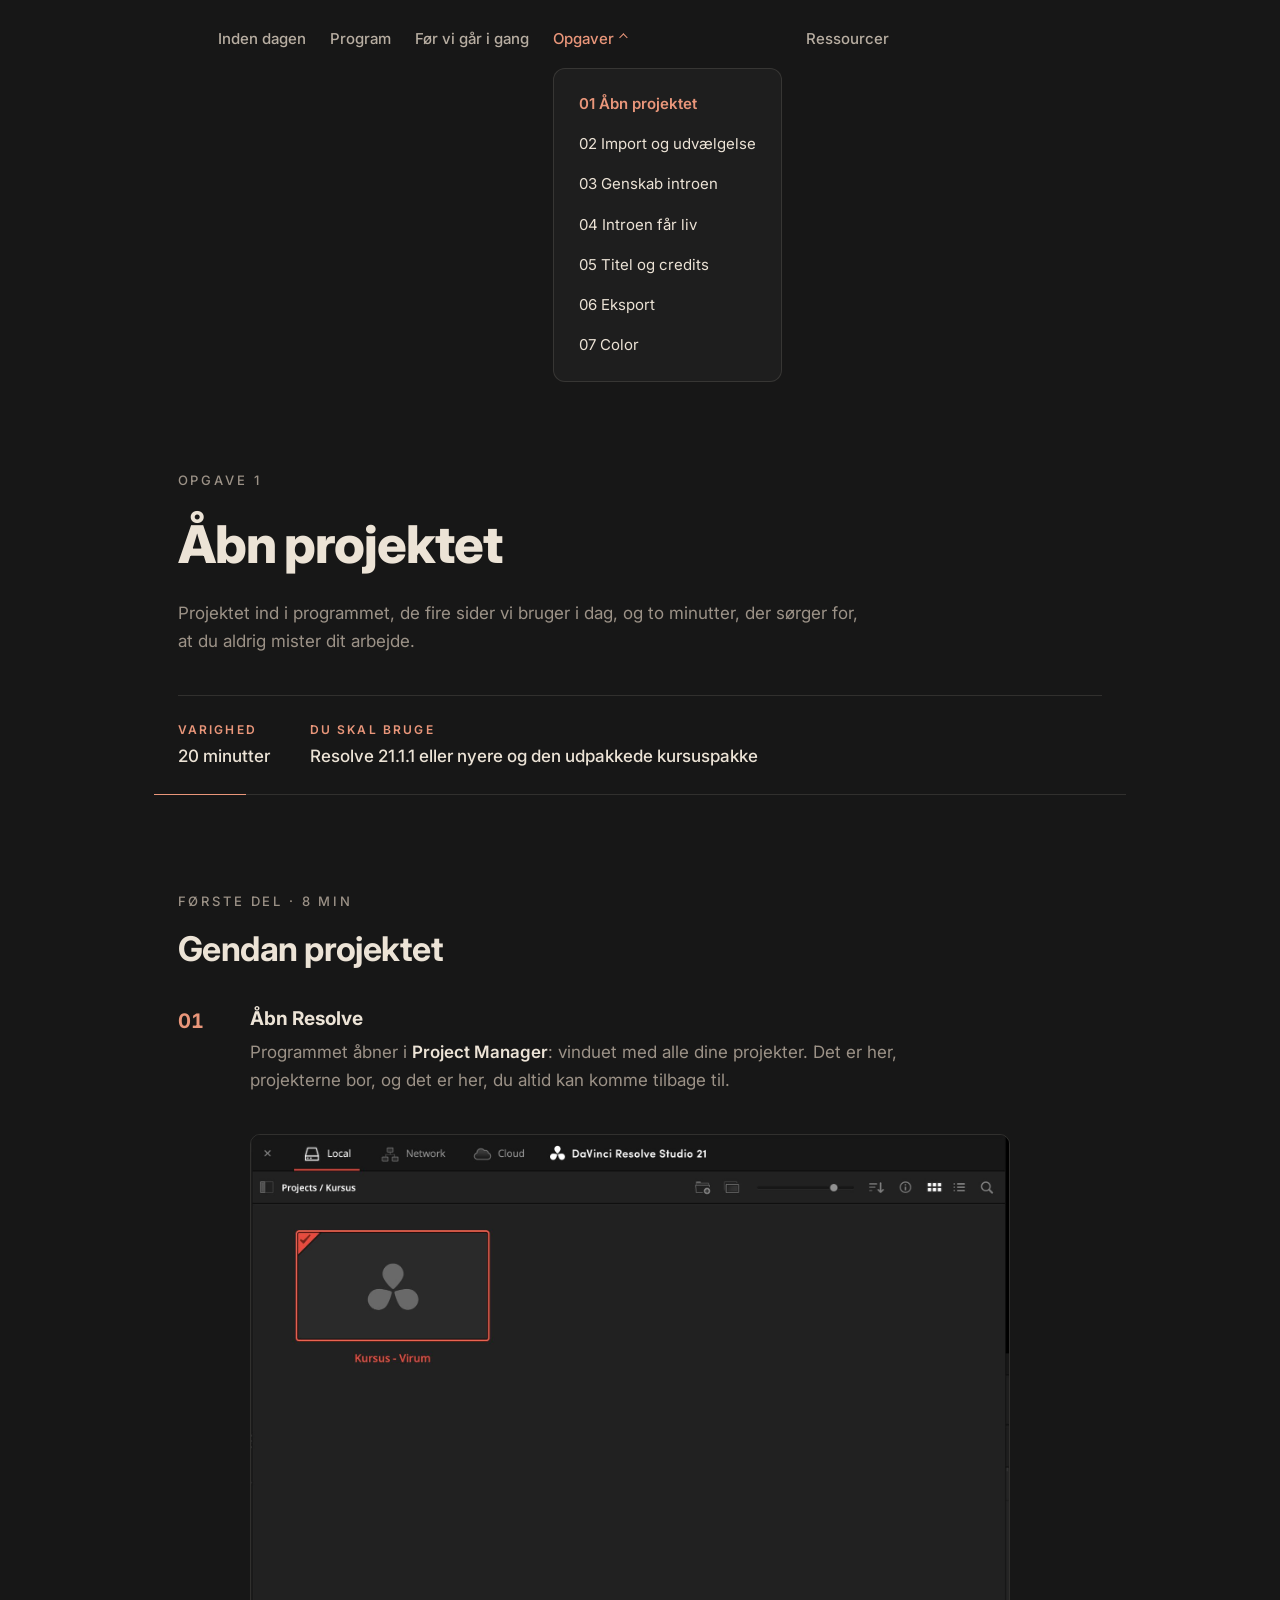
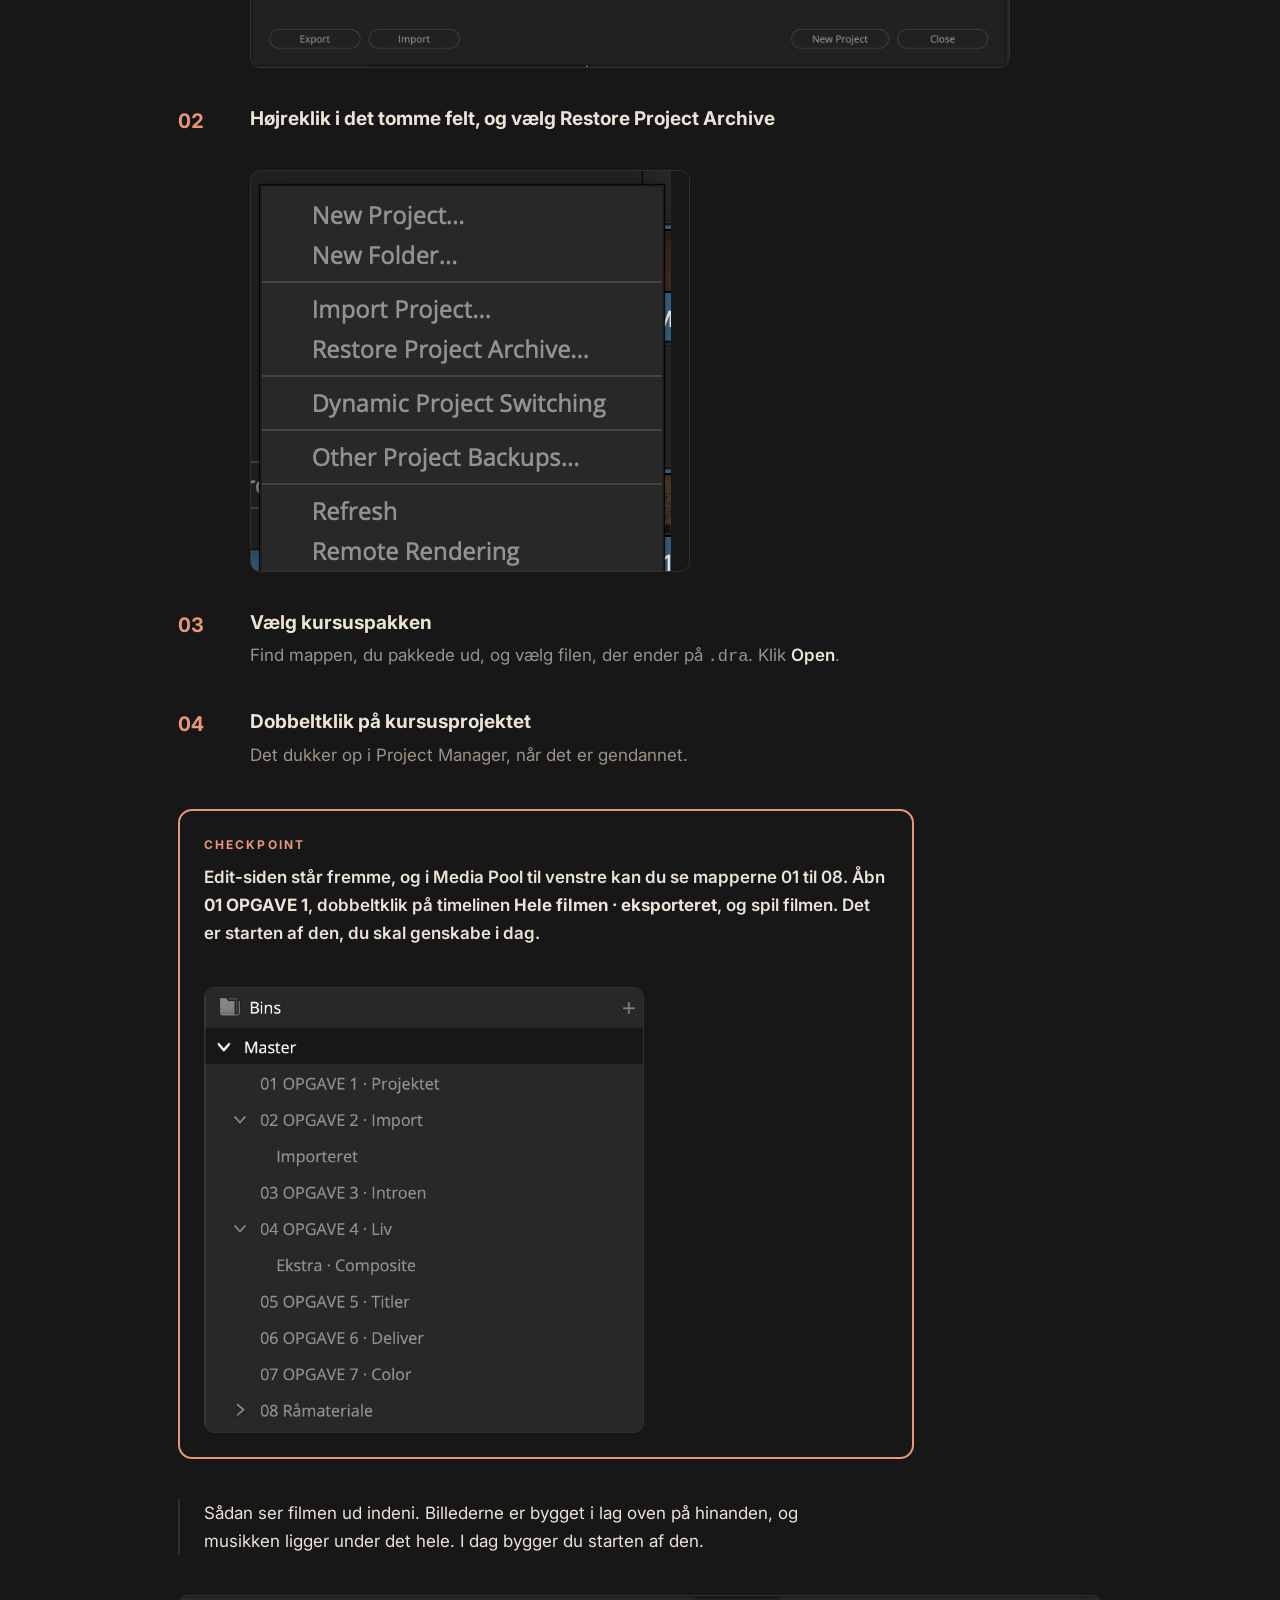
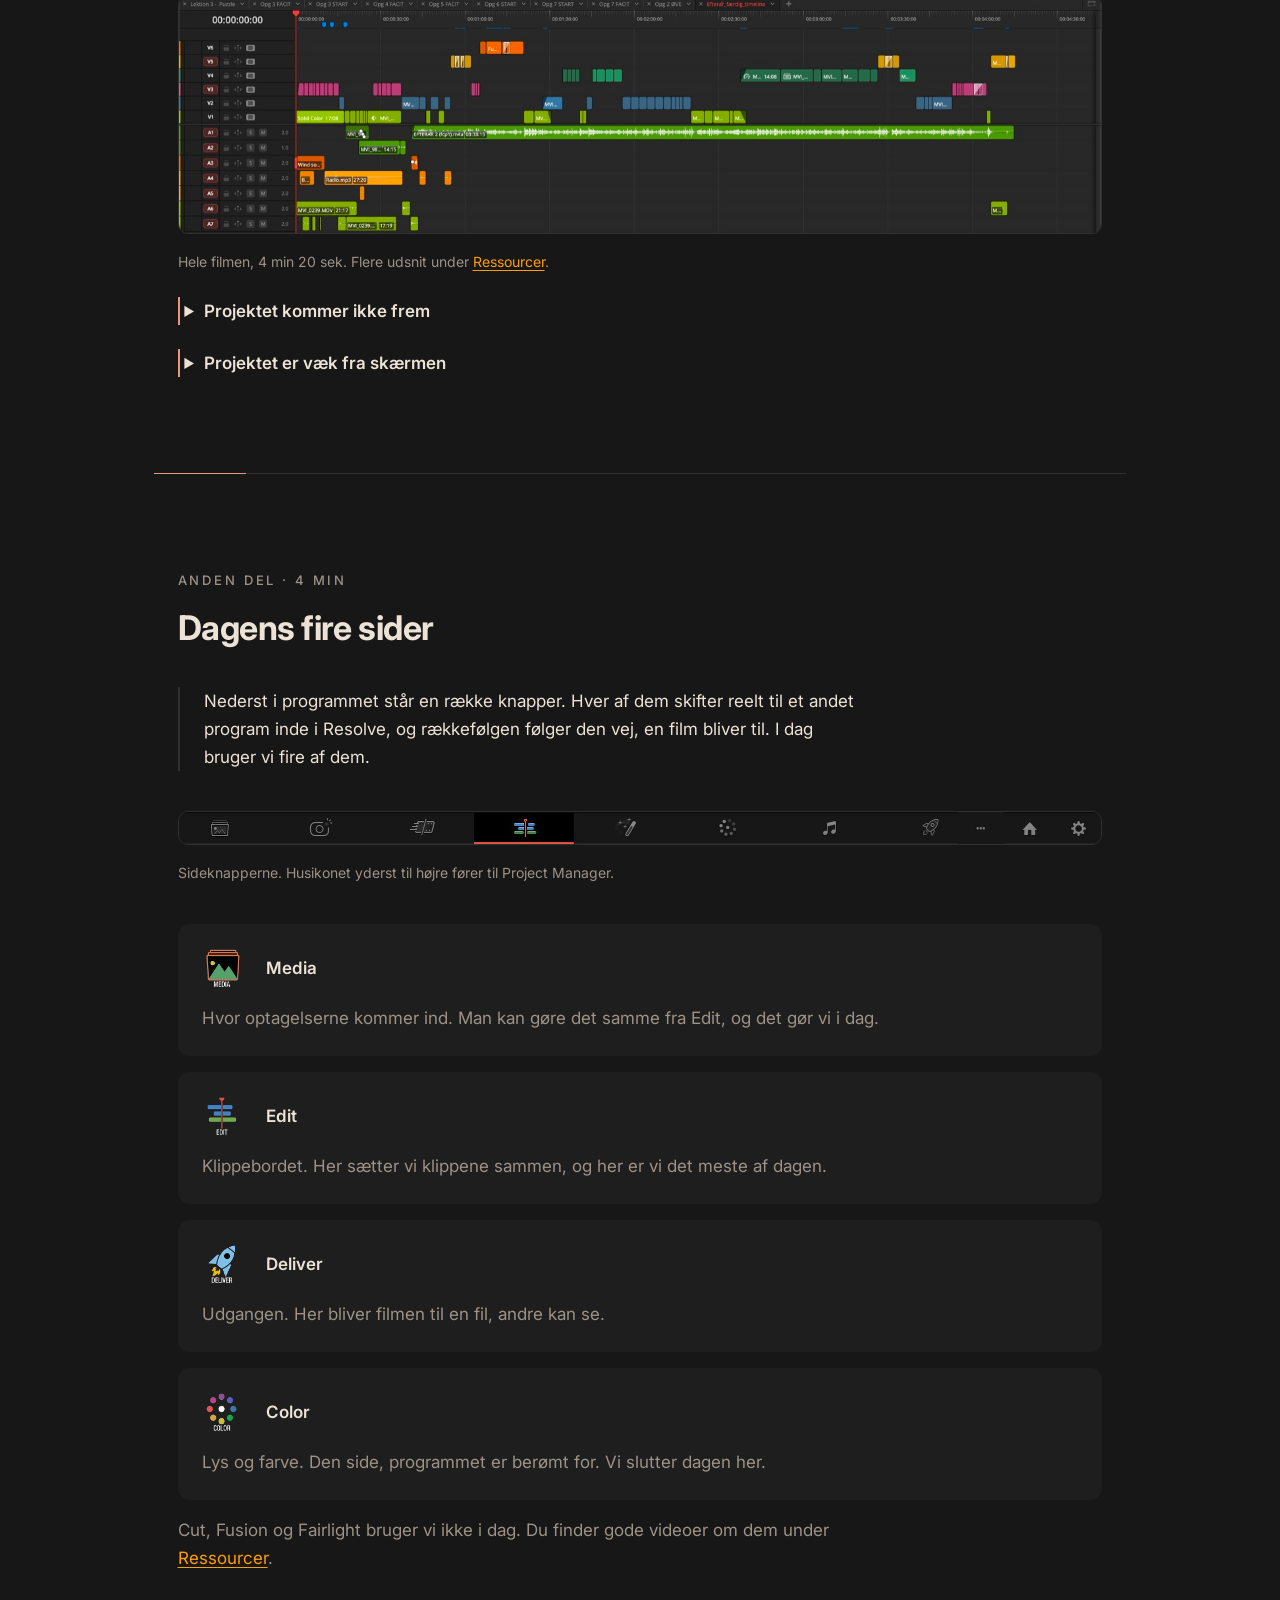
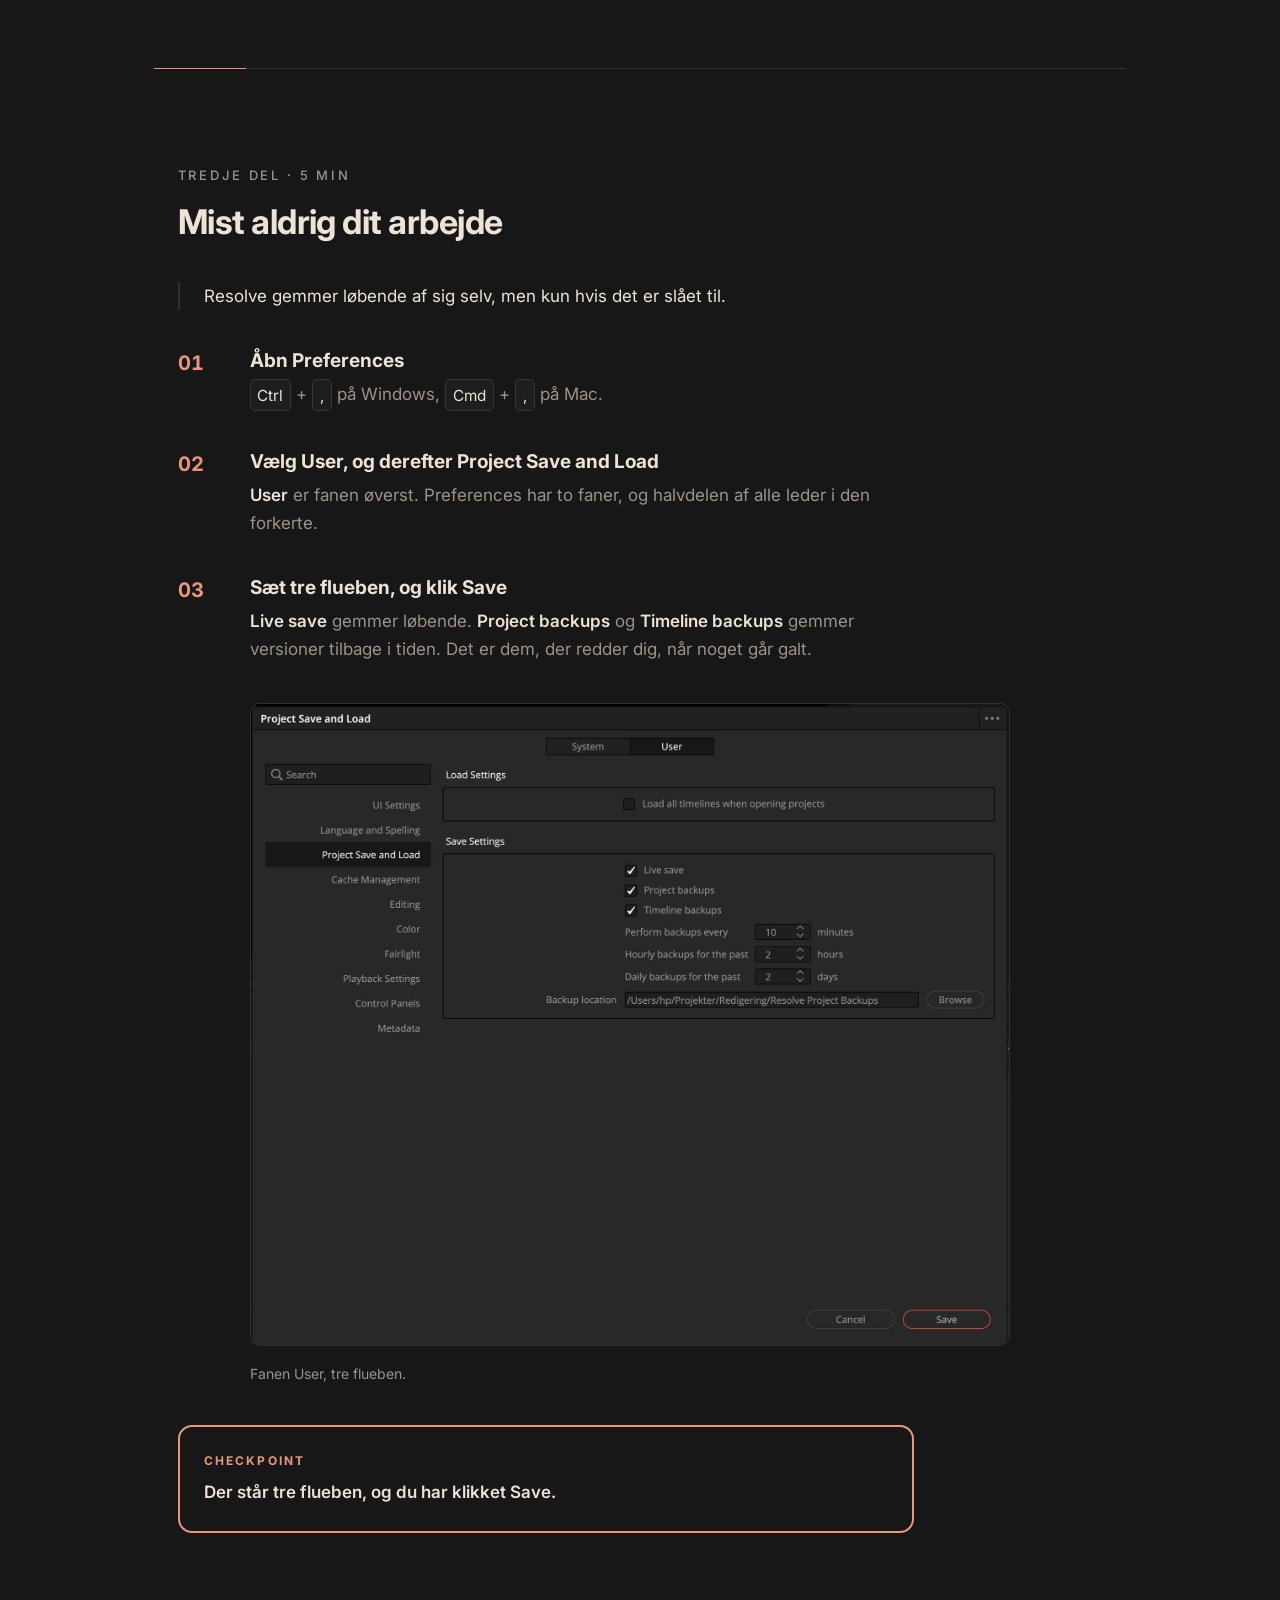
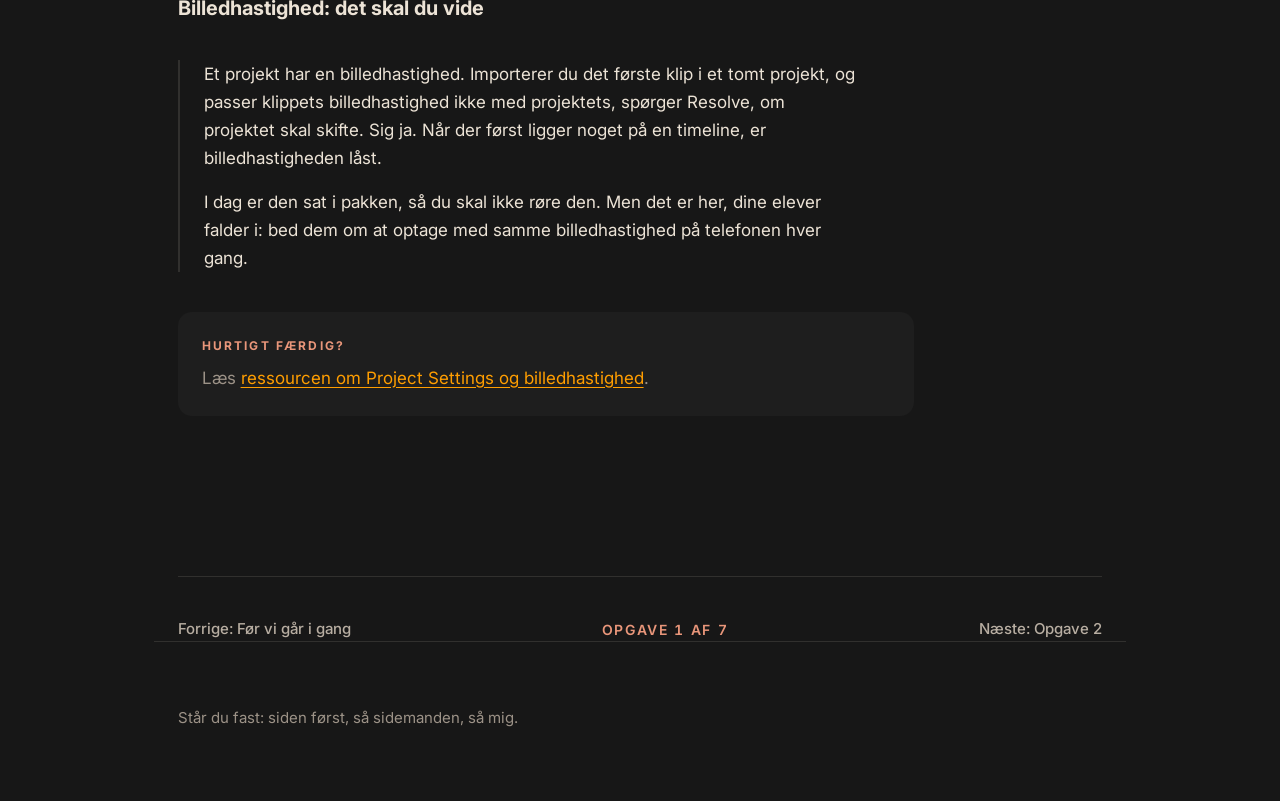
==== commit aade3743: "Link til kursuspakken + hele filmens timeline" ====
--- a/opgave-1-projektet.html
+++ b/opgave-1-projektet.html
@@ -163,6 +163,26 @@
       </figure>
     </div>
 
+    <!-- hf-1: billedtekst er Nostromos beskrivelse af billedet, ikke HP's
+         pointe. HP retter. -->
+    <div class="lead-in">
+      <p>
+        Sådan ser filmen ud indeni. Billederne er bygget i lag oven på hinanden, og
+        musikken ligger under det hele. I dag bygger du starten af den.
+      </p>
+    </div>
+    <figure class="shot shot--wide">
+      <div class="shot__frame">
+        <img src="assets/hf-1-hele-filmen.jpg"
+             alt="Hele filmens timeline: videoklip på seks spor øverst, musikken som ét langt grønt spor under, og lydeffekter på sporene nederst."
+             width="1400" height="360" loading="lazy">
+      </div>
+      <figcaption class="shot__caption">
+        Hele filmen, 4 min 20 sek. Flere udsnit under
+        <a href="ressourcer.html#anatomi">Ressourcer</a>.
+      </figcaption>
+    </figure>
+
     <details class="hint">
       <summary>Projektet kommer ikke frem</summary>
       <p>
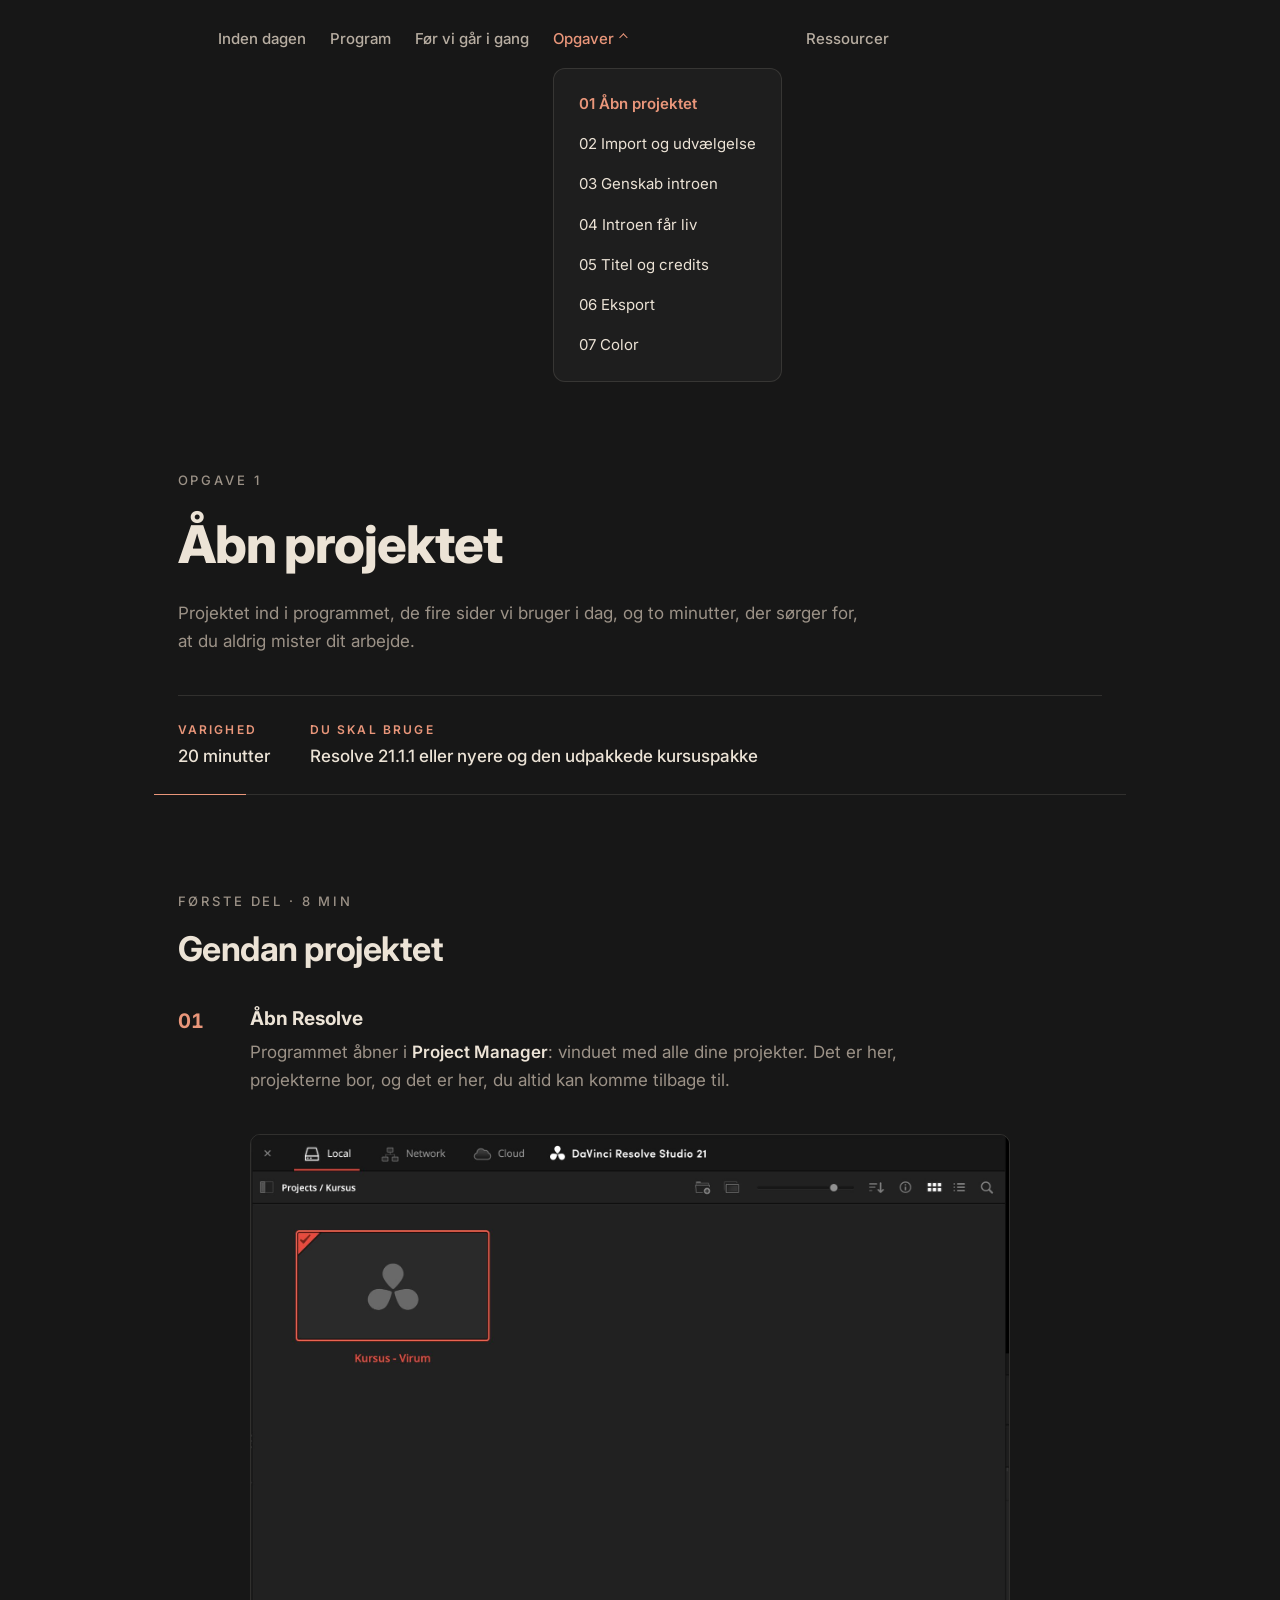
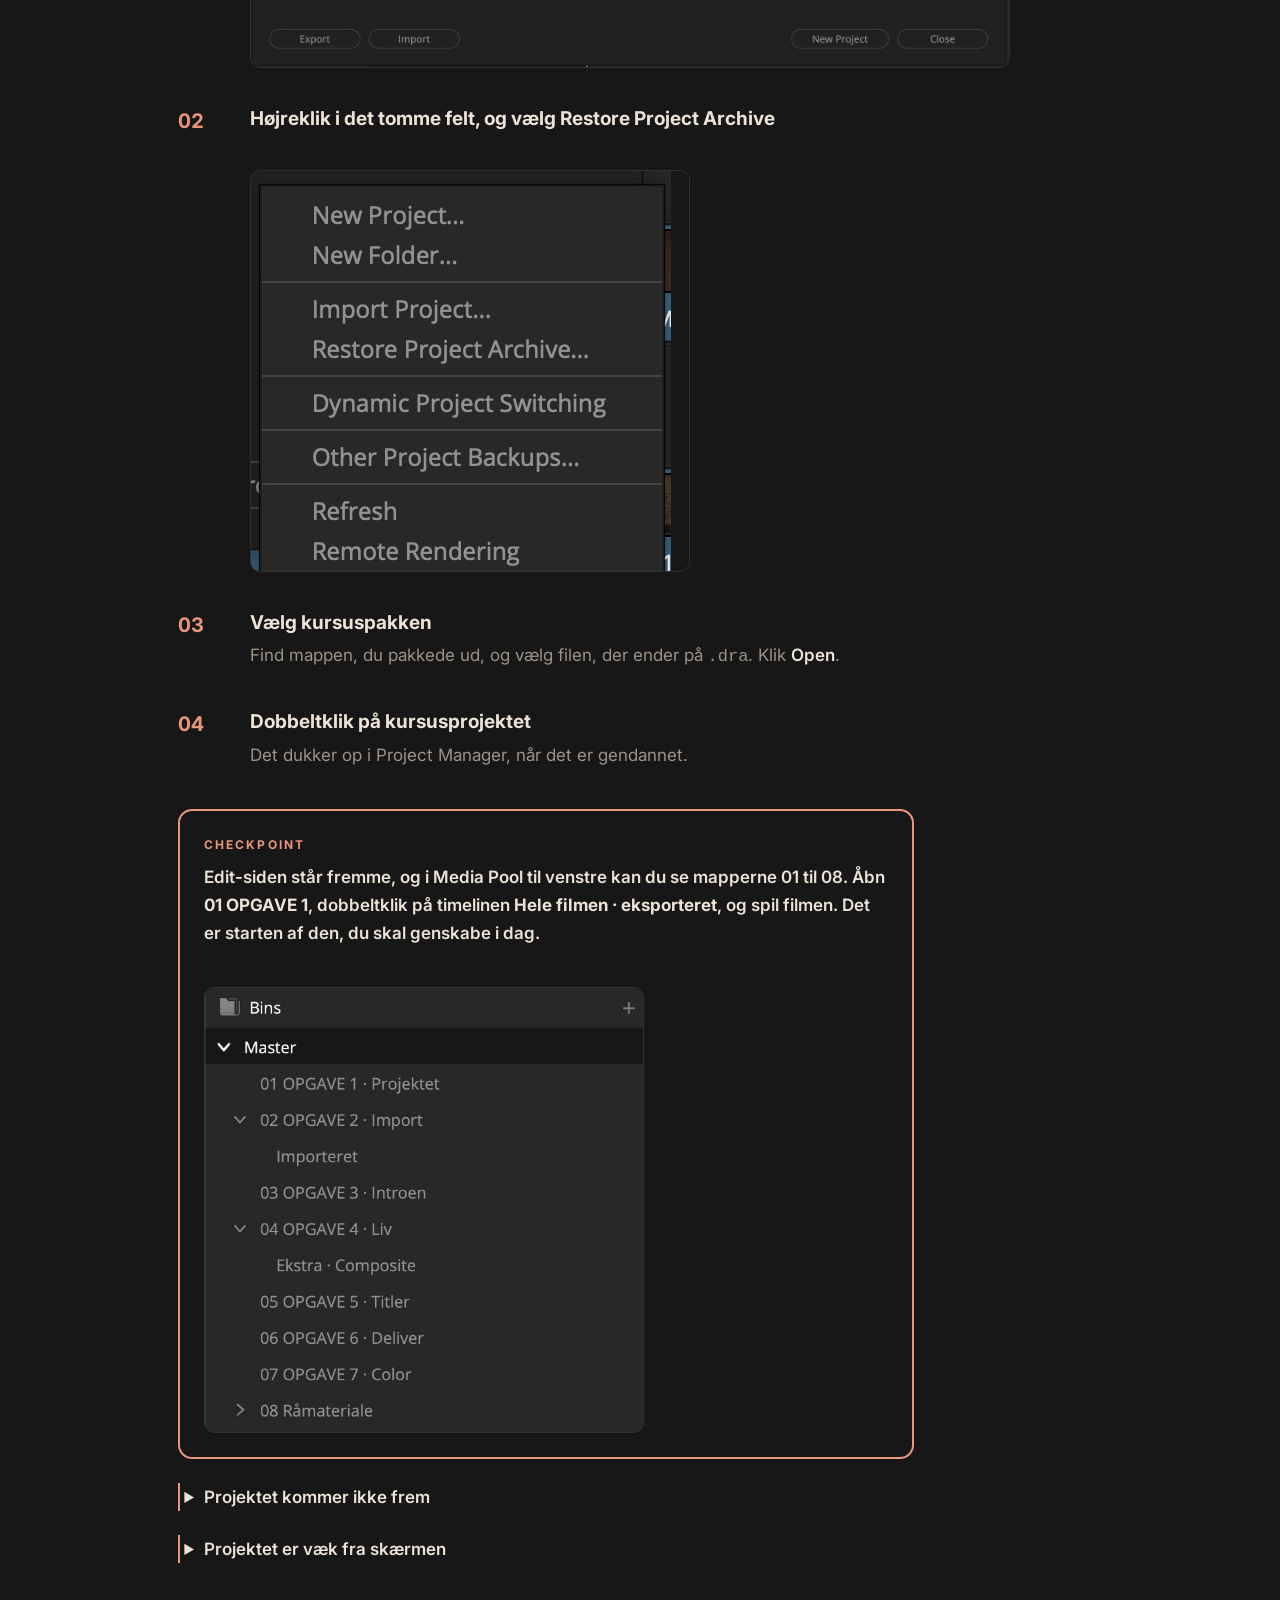
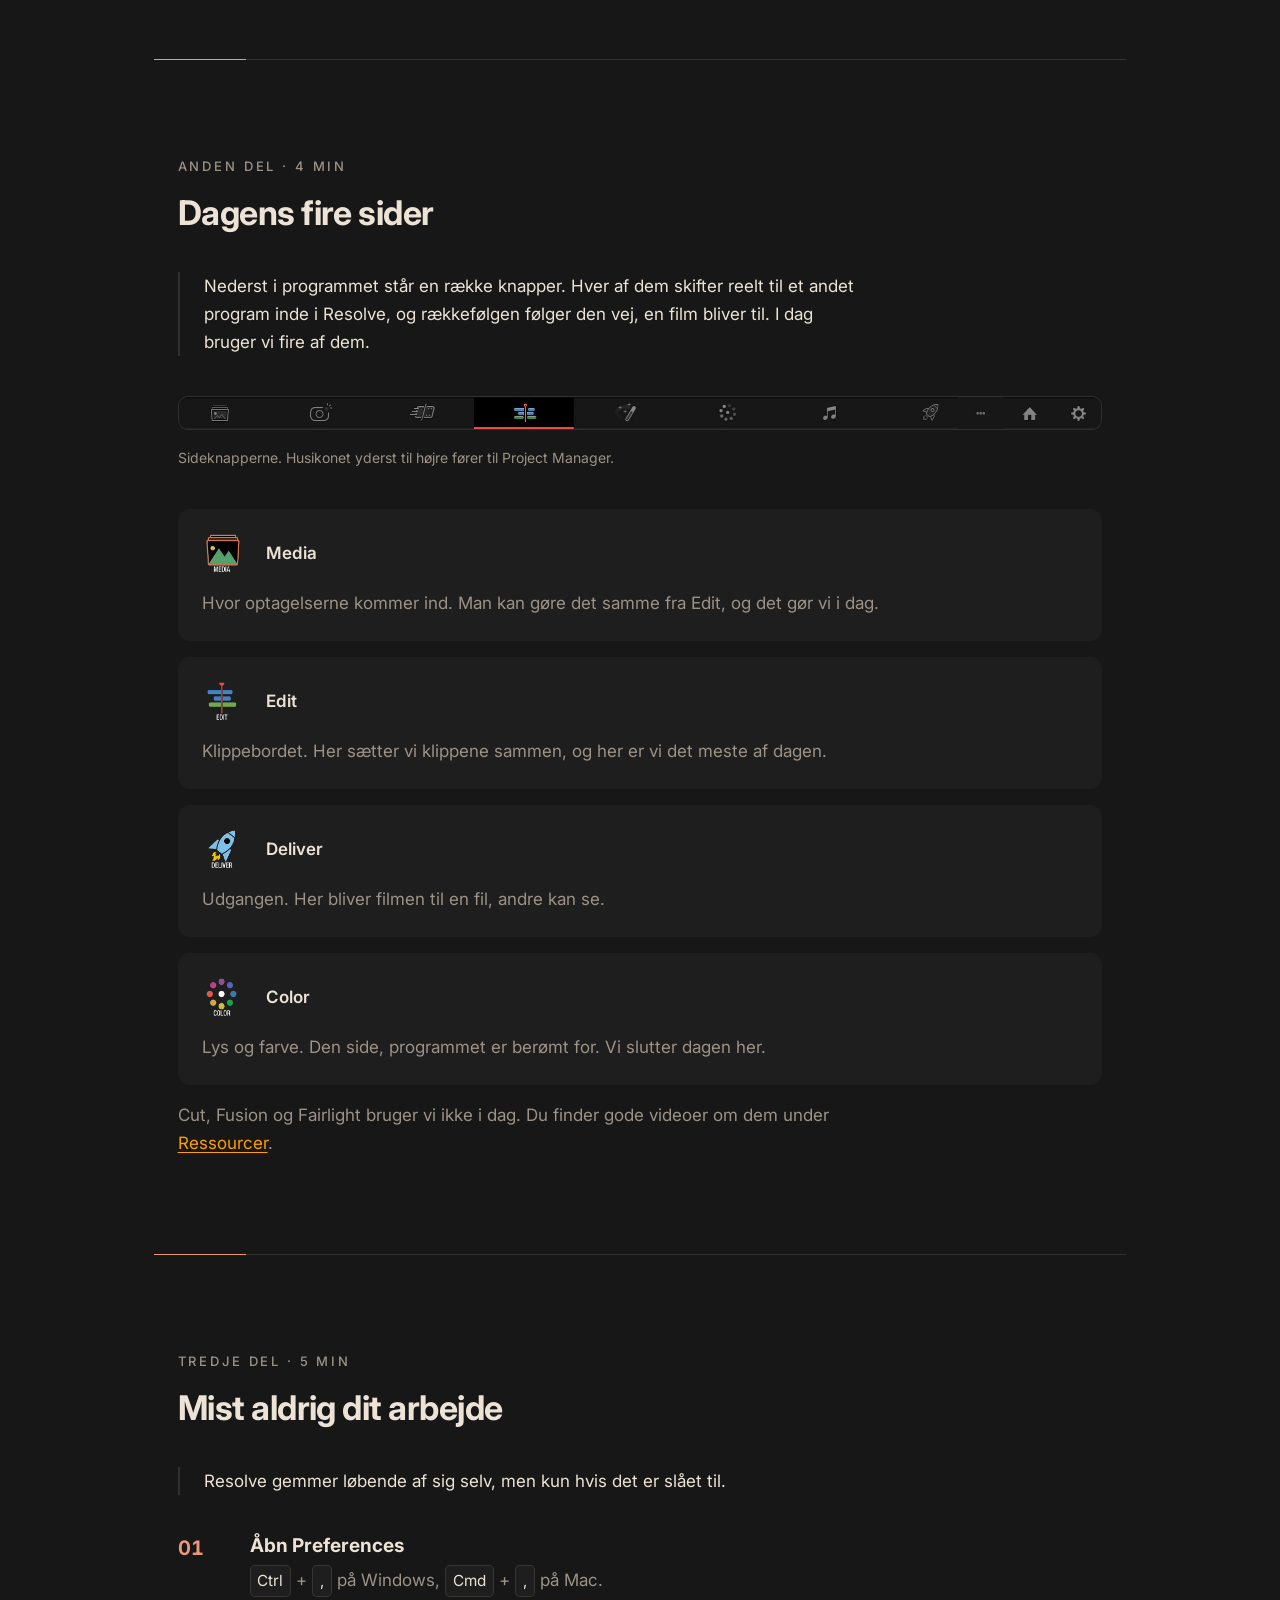
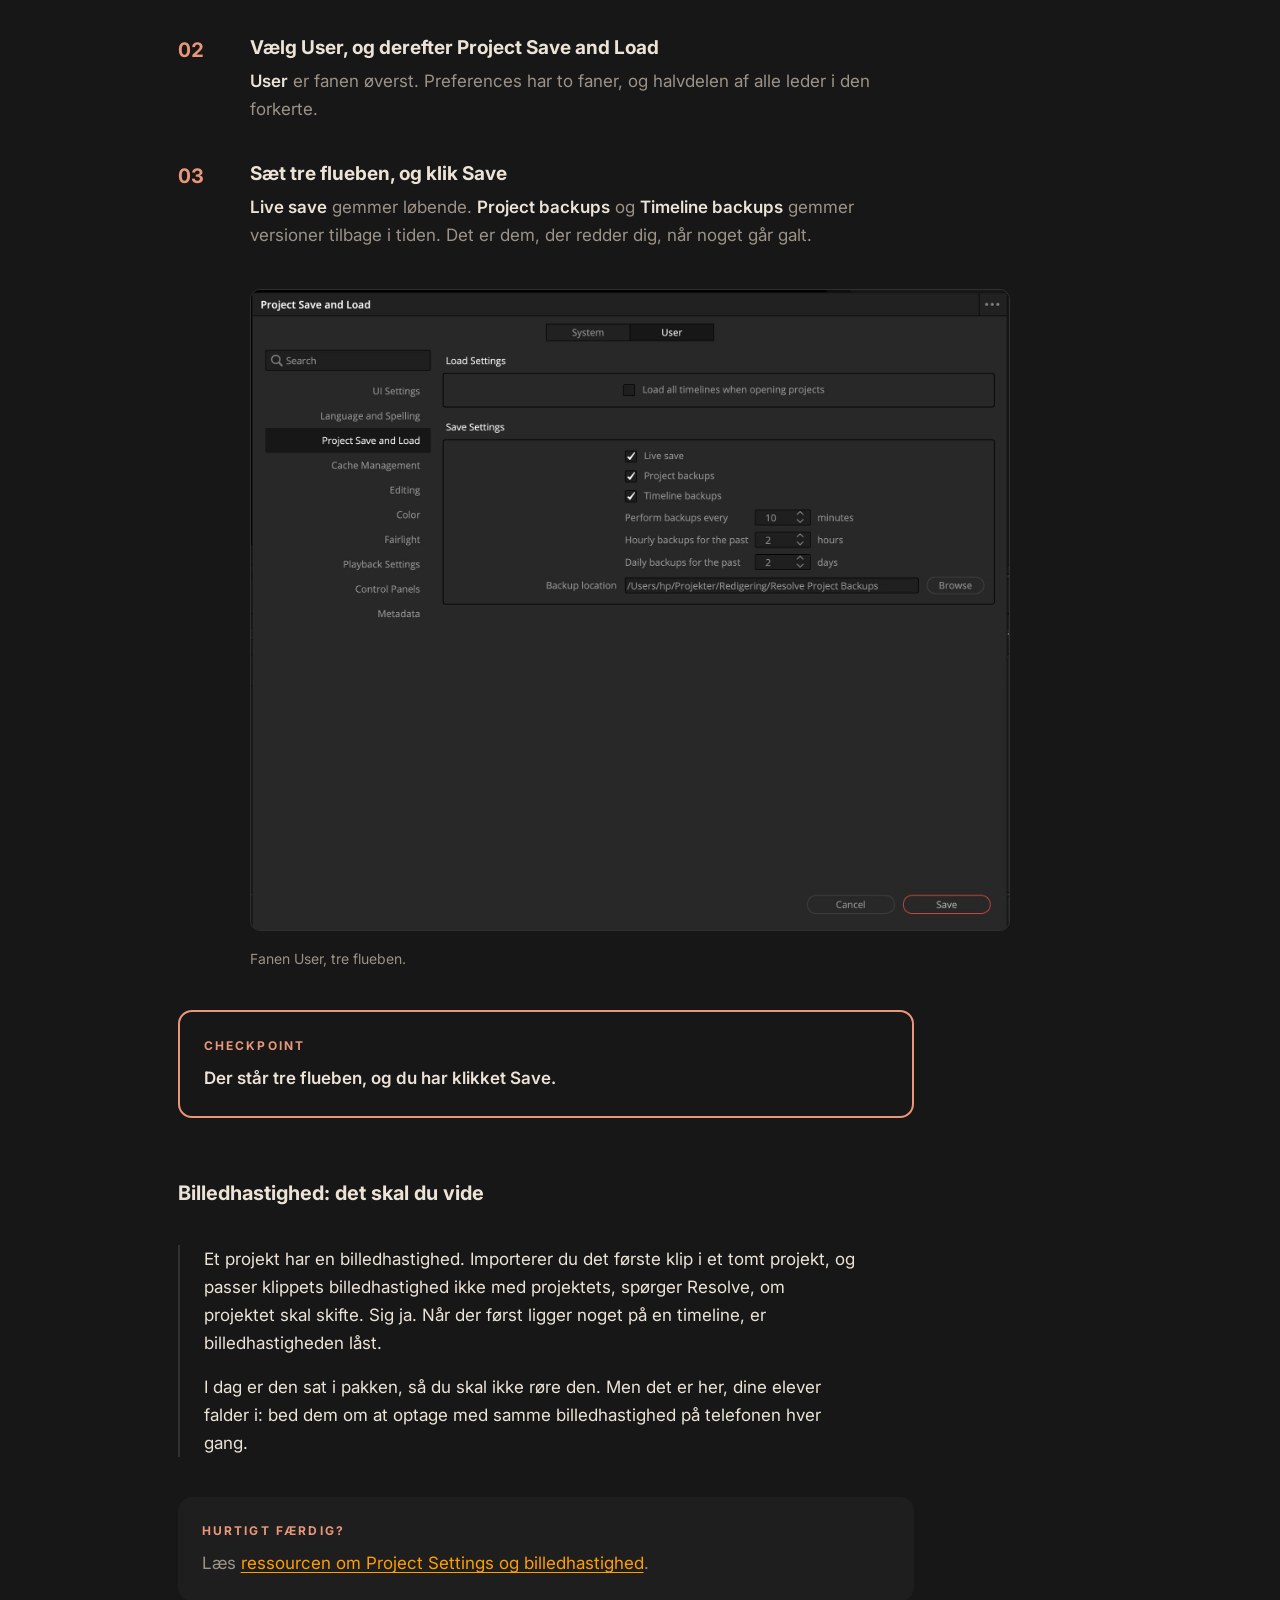
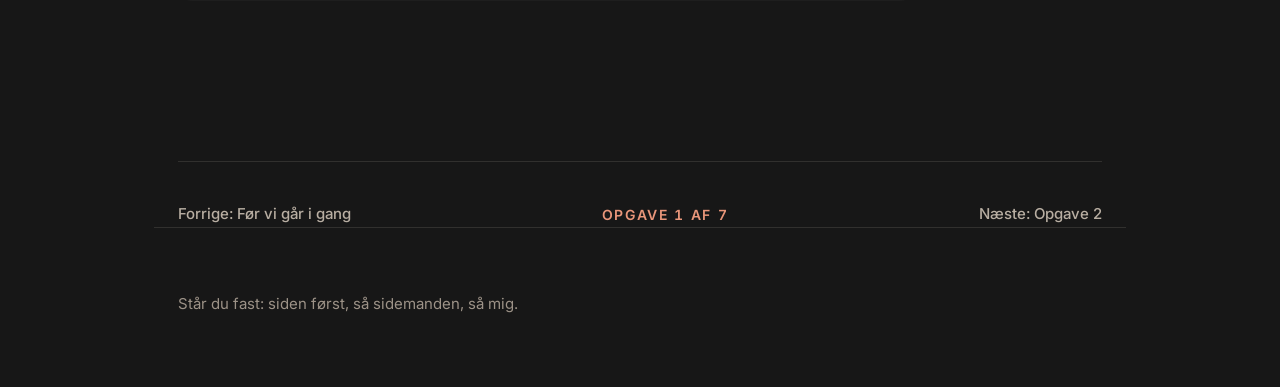
==== commit 6a91c2c7: "Flyt hele filmens timeline til Før vi går i gang" ====
--- a/opgave-1-projektet.html
+++ b/opgave-1-projektet.html
@@ -163,26 +163,6 @@
       </figure>
     </div>
 
-    <!-- hf-1: billedtekst er Nostromos beskrivelse af billedet, ikke HP's
-         pointe. HP retter. -->
-    <div class="lead-in">
-      <p>
-        Sådan ser filmen ud indeni. Billederne er bygget i lag oven på hinanden, og
-        musikken ligger under det hele. I dag bygger du starten af den.
-      </p>
-    </div>
-    <figure class="shot shot--wide">
-      <div class="shot__frame">
-        <img src="assets/hf-1-hele-filmen.jpg"
-             alt="Hele filmens timeline: videoklip på seks spor øverst, musikken som ét langt grønt spor under, og lydeffekter på sporene nederst."
-             width="1400" height="360" loading="lazy">
-      </div>
-      <figcaption class="shot__caption">
-        Hele filmen, 4 min 20 sek. Flere udsnit under
-        <a href="ressourcer.html#anatomi">Ressourcer</a>.
-      </figcaption>
-    </figure>
-
     <details class="hint">
       <summary>Projektet kommer ikke frem</summary>
       <p>
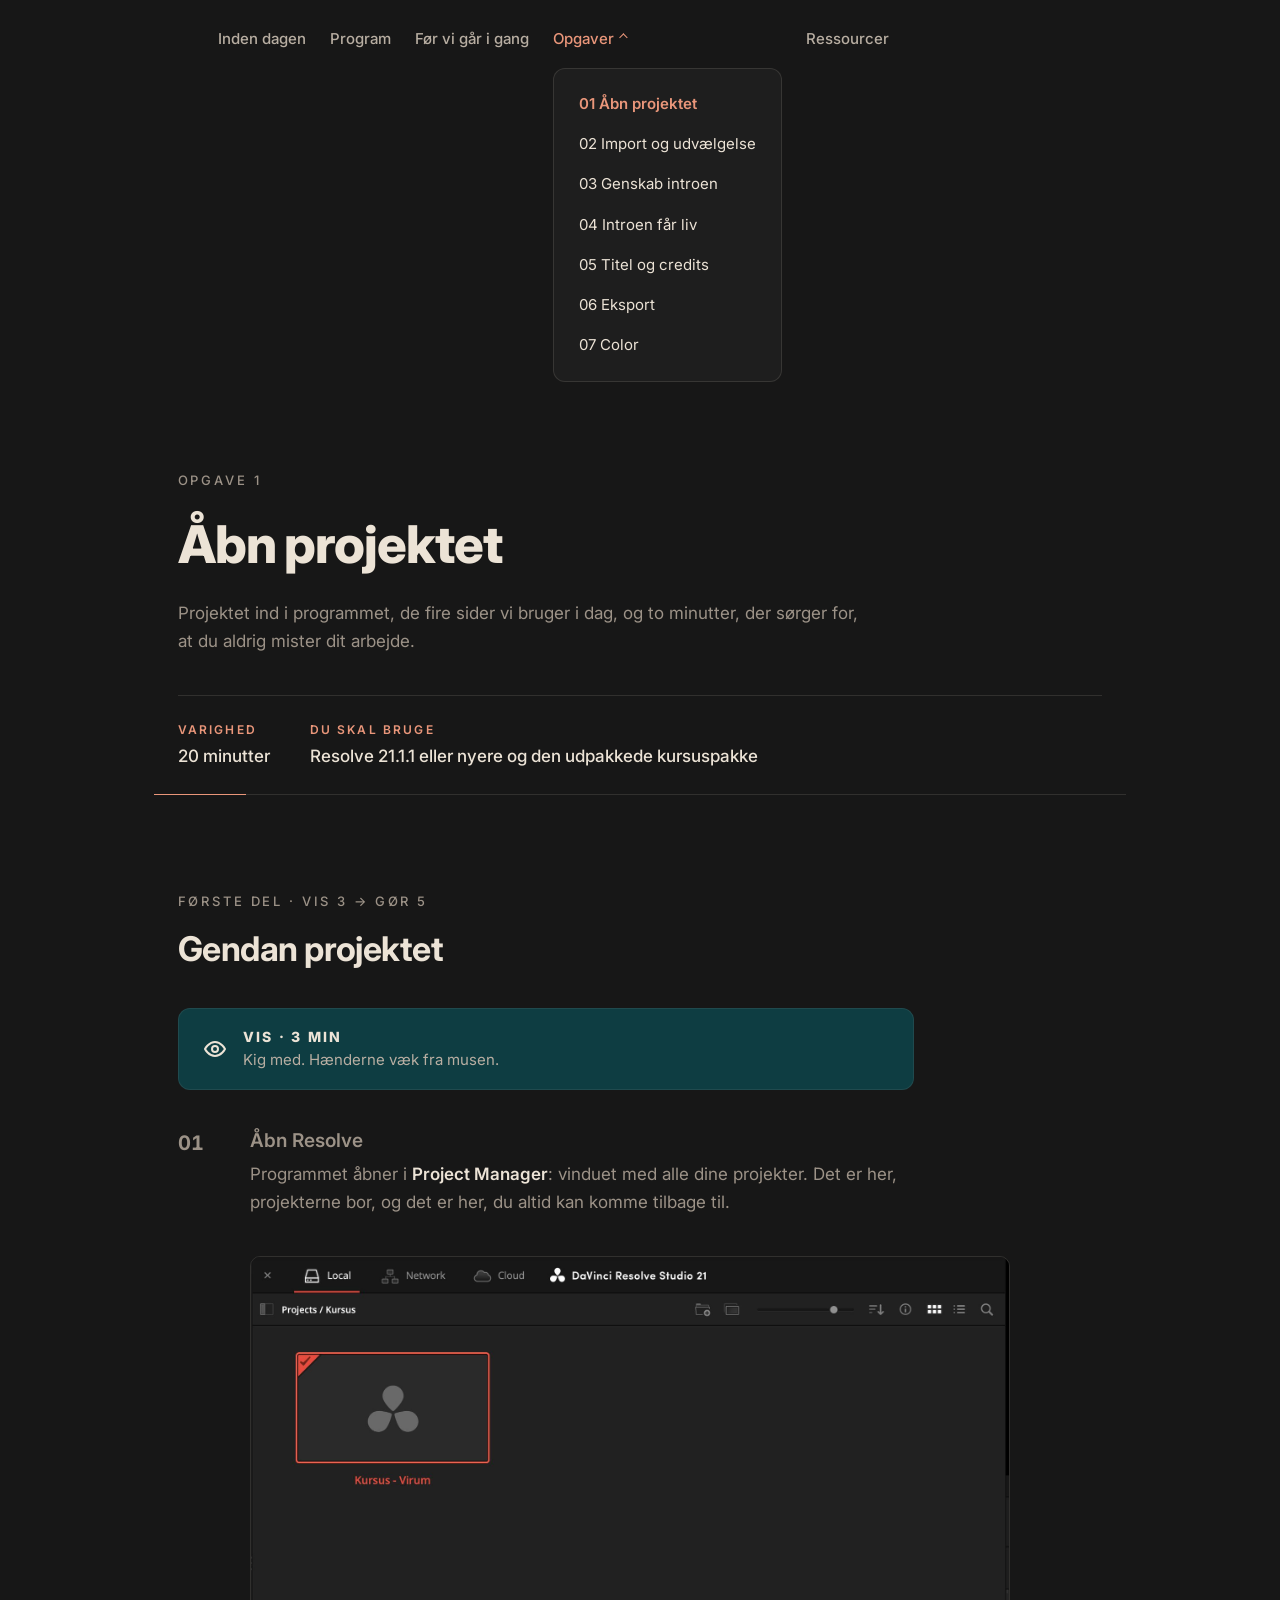
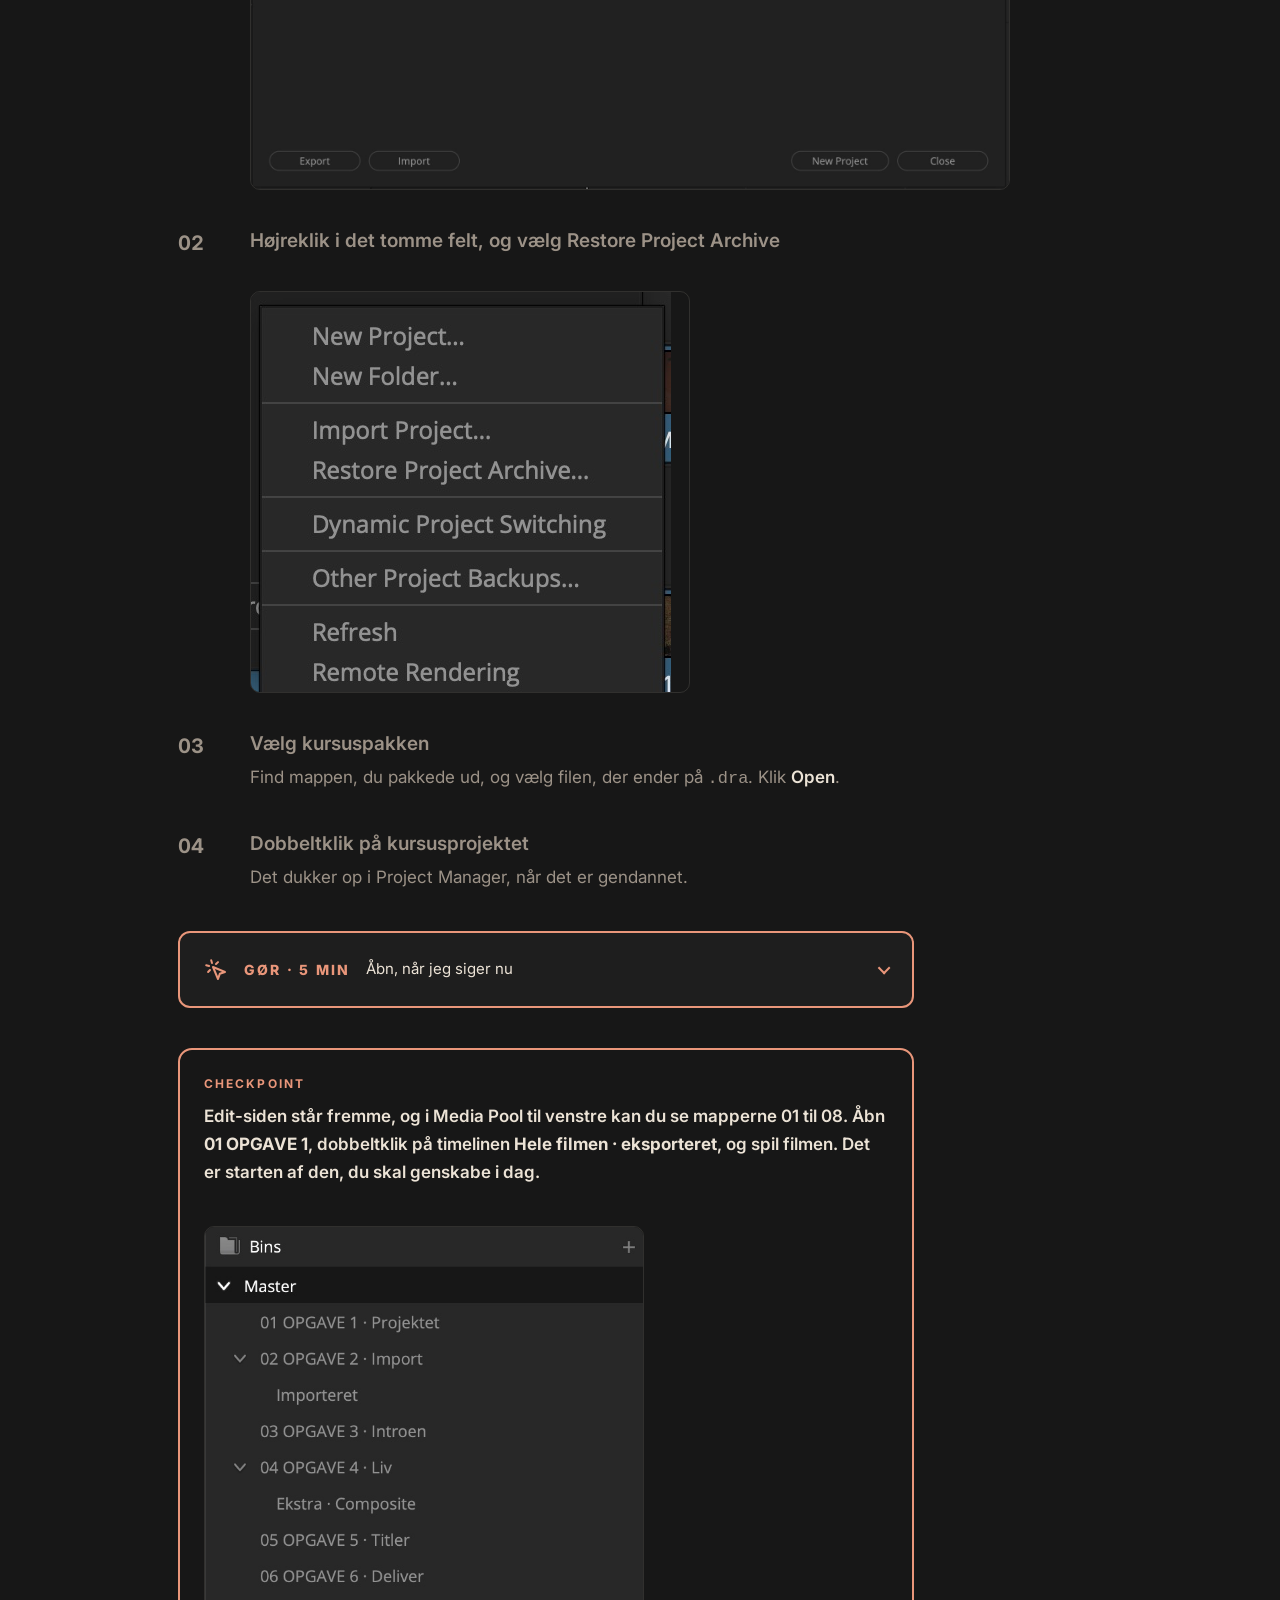
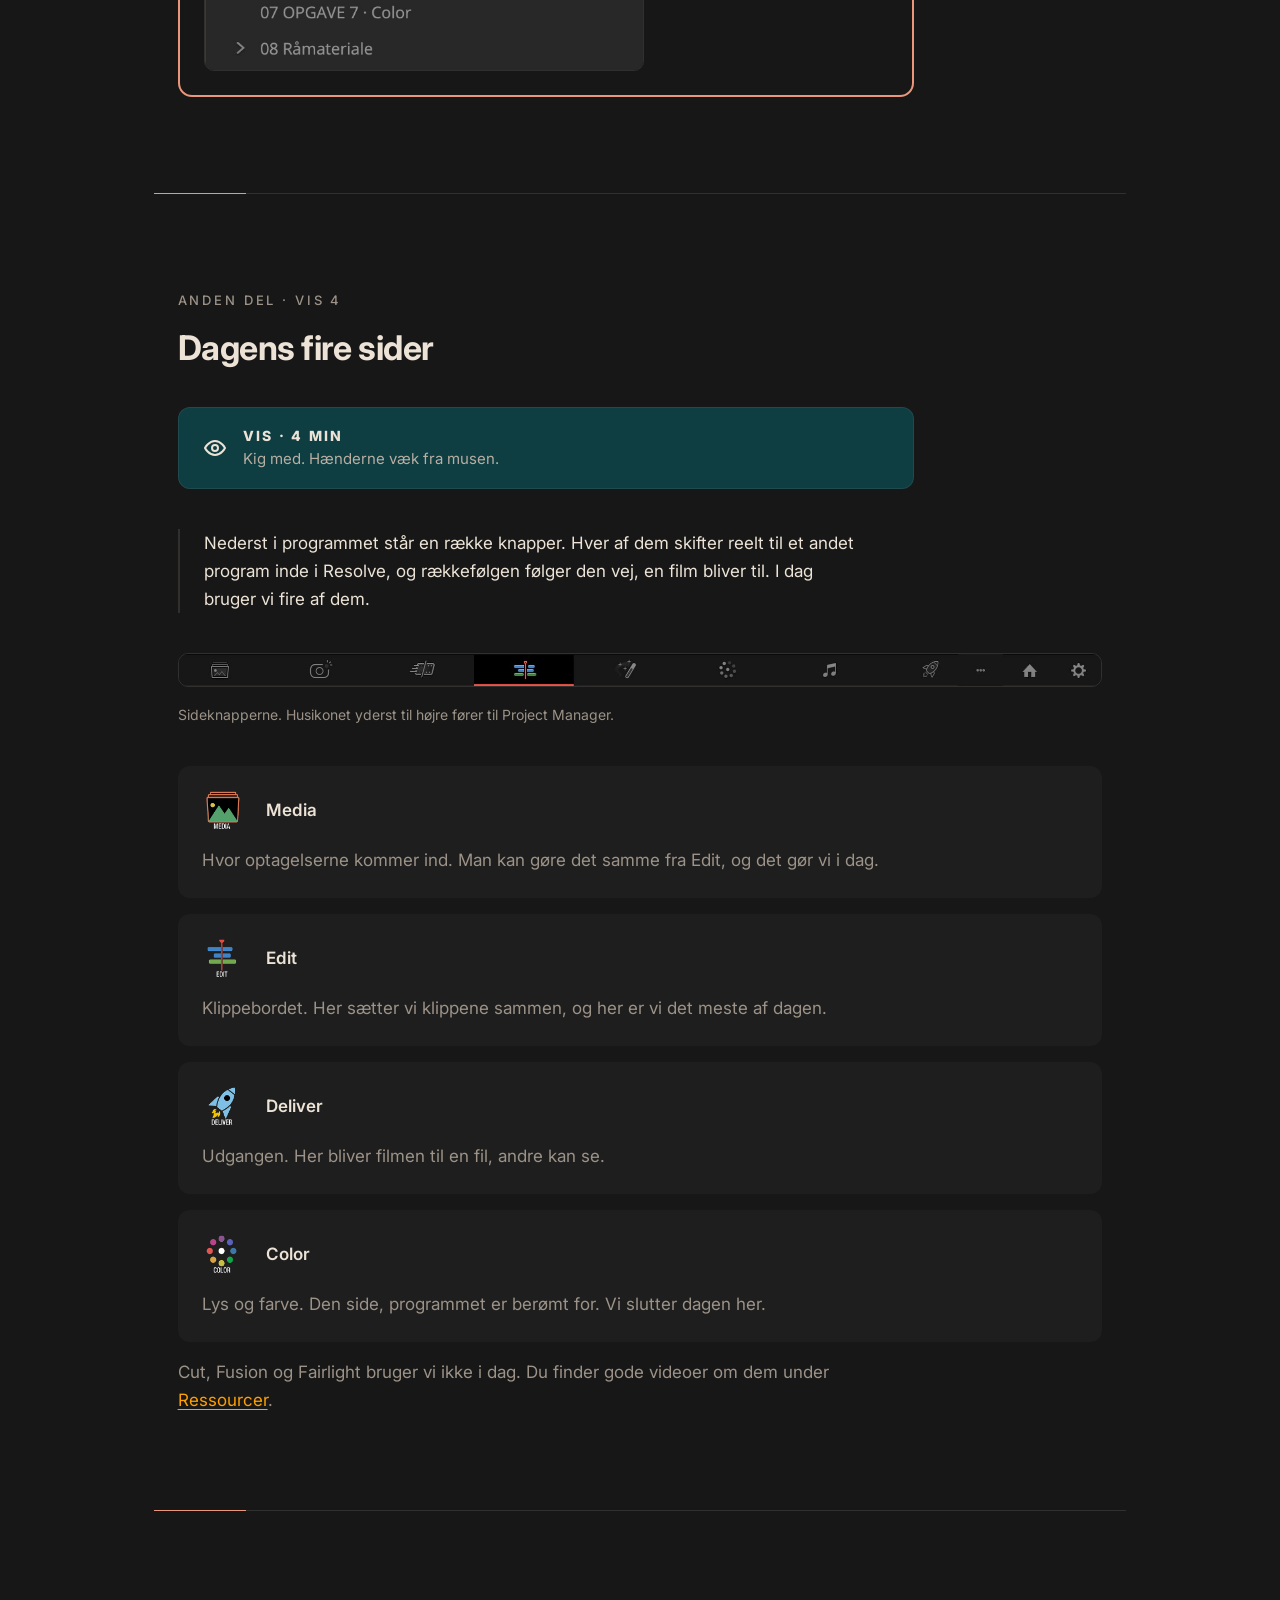
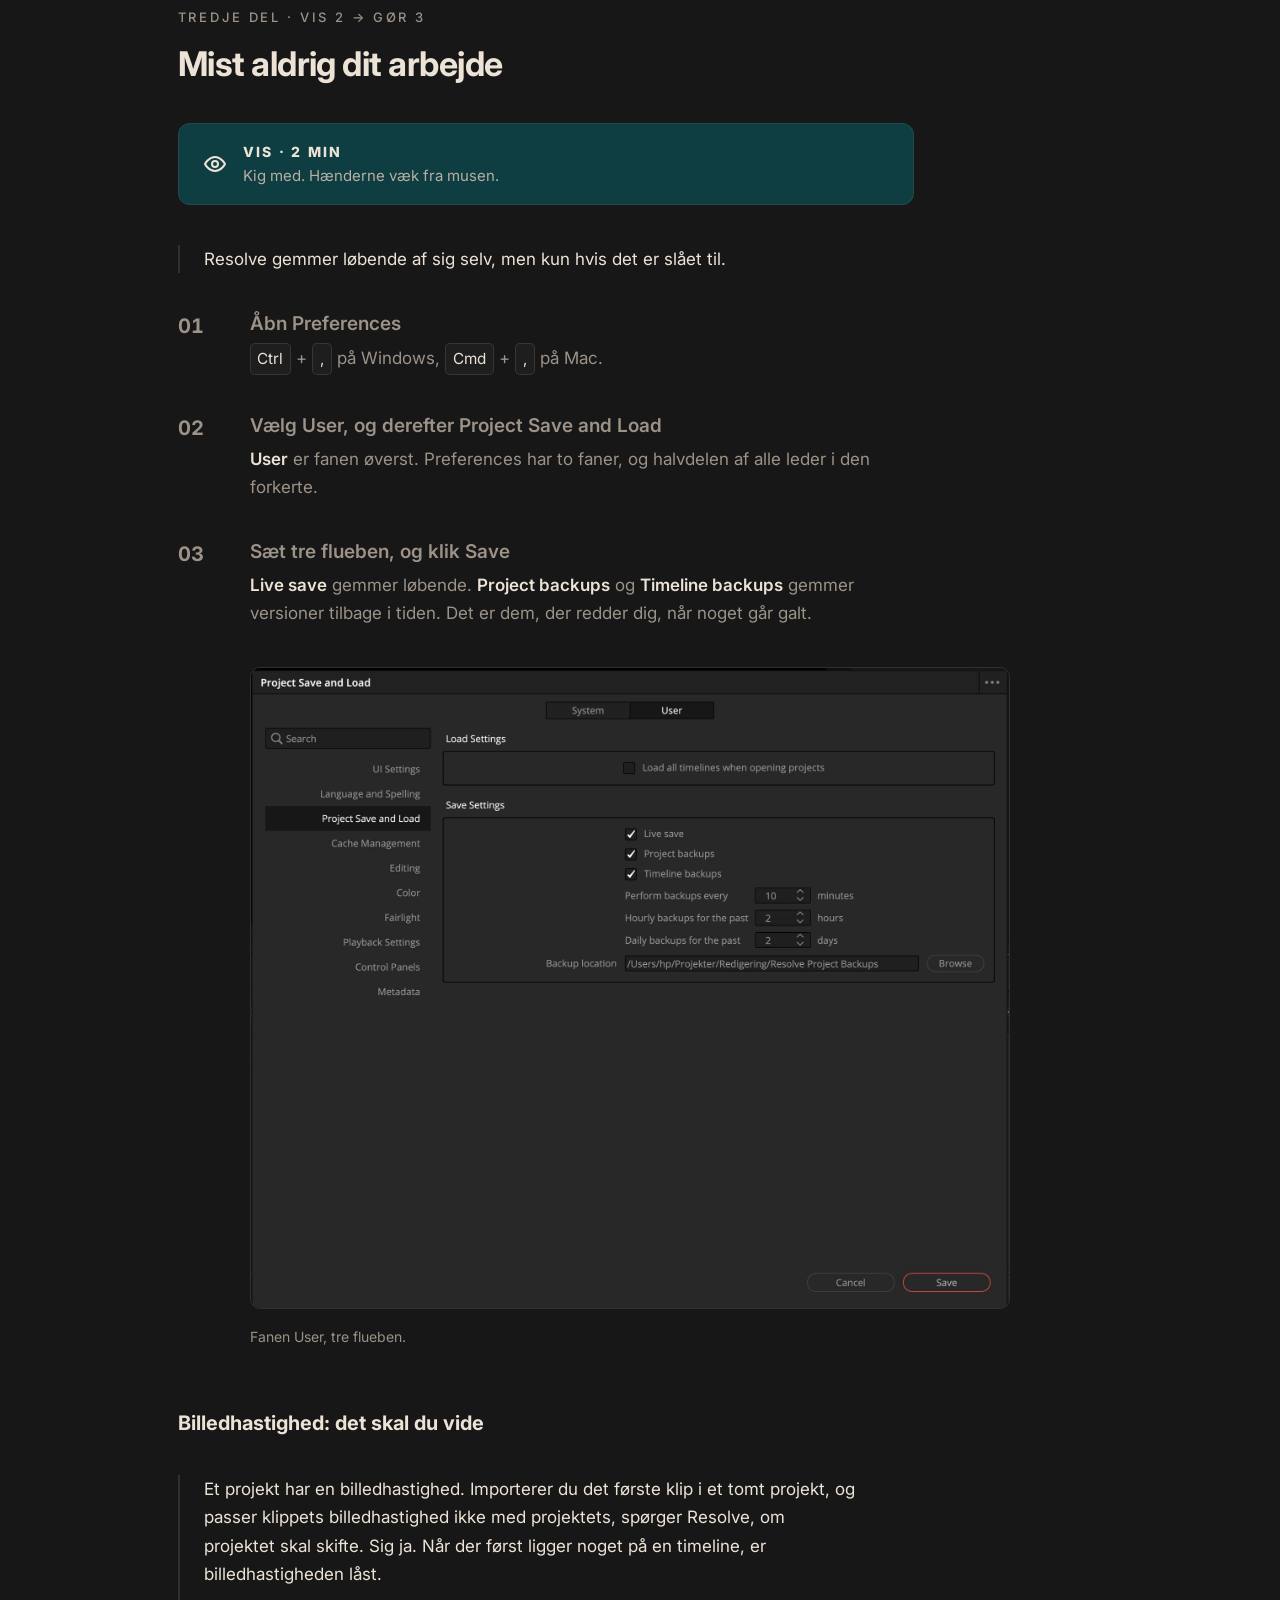
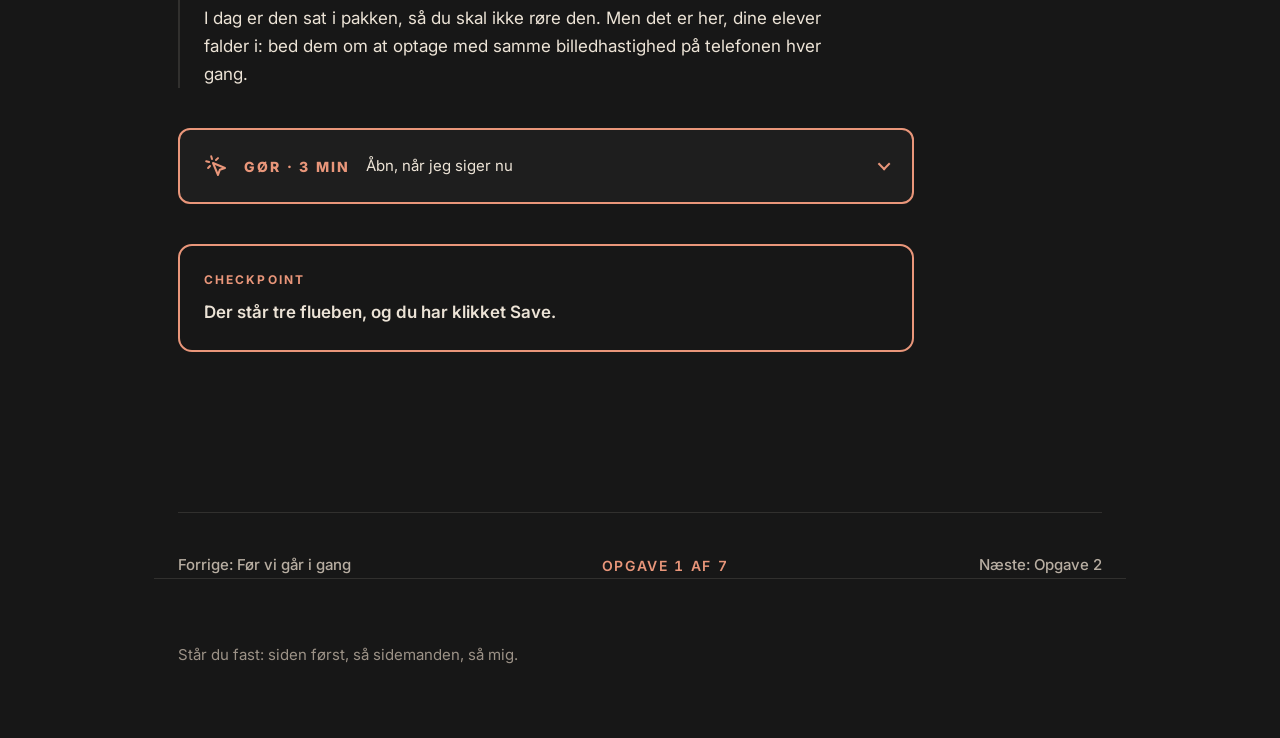
==== commit edcf840d: "VIS/GØR-faser på alle opgaver" ====
--- a/opgave-1-projektet.html
+++ b/opgave-1-projektet.html
@@ -91,11 +91,17 @@
 <!-- ===================================================================== -->
 <section class="section" id="del1">
   <div class="wrap">
-    <p class="kicker">Første del · 8 min</p>
+    <p class="kicker">Første del · Vis 3 → Gør 5</p>
     <h2 class="section__title">Gendan projektet</h2>
 
-    <ol class="steps">
-      <li class="step reveal">
+    <div class="phase phase--show">
+      <svg class="phase__icon" viewBox="0 0 24 24" aria-hidden="true"><path d="M2 12s3.6-7 10-7 10 7 10 7-3.6 7-10 7S2 12 2 12z"/><circle cx="12" cy="12" r="3"/></svg>
+      <p class="phase__label">Vis · 3 min</p>
+      <p class="phase__note">Kig med. Hænderne væk fra musen.</p>
+    </div>
+
+    <ol class="steps steps--show">
+      <li class="step reveal" id="vis-del1-1">
         <div>
           <h3 class="step__title">Åbn Resolve</h3>
           <p class="step__body">
@@ -113,7 +119,7 @@
         </div>
       </li>
 
-      <li class="step reveal">
+      <li class="step reveal" id="vis-del1-2">
         <div>
           <h3 class="step__title">Højreklik i det tomme felt, og vælg Restore Project Archive</h3>
           <figure class="shot shot--tall">
@@ -126,7 +132,7 @@
         </div>
       </li>
 
-      <li class="step reveal">
+      <li class="step reveal" id="vis-del1-3">
         <div>
           <h3 class="step__title">Vælg kursuspakken</h3>
           <p class="step__body">
@@ -136,7 +142,7 @@
         </div>
       </li>
 
-      <li class="step reveal">
+      <li class="step reveal" id="vis-del1-4">
         <div>
           <h3 class="step__title">Dobbeltklik på kursusprojektet</h3>
           <p class="step__body">
@@ -145,6 +151,42 @@
         </div>
       </li>
     </ol>
+
+    <details class="phase phase--do">
+      <summary>
+        <svg class="phase__icon" viewBox="0 0 24 24" aria-hidden="true"><path d="M9 9l5 12 1.8-5.2L21 14z"/><path d="M7.2 2.2 8 5.1"/><path d="M5.1 8l-2.9-.8"/><path d="M14 4.1 12 6"/><path d="M6 12l-1.9 2"/></svg>
+        <span class="phase__label">Gør · 5 min</span>
+        <span class="phase__note phase__note--closed">Åbn, når jeg siger nu</span>
+        <span class="phase__note phase__note--open">Nu er det dig</span>
+      </summary>
+      <div class="phase__body">
+        <p class="do__start"><span>Start i</span> Project Manager, med kursuspakken pakket ud</p>
+        <p class="task__body">
+          Gendan kursuspakken, og åbn projektet.
+        </p>
+        <p class="do__how-label">Sådan</p>
+        <ul class="do__how">
+          <li>Højreklik i det tomme felt → <strong>Restore Project Archive</strong>. <a href="#vis-del1-2">Se trinet</a></li>
+          <li>Vælg filen, der ender på <code>.dra</code>, og klik <strong>Open</strong>. <a href="#vis-del1-3">Se trinet</a></li>
+          <li>Dobbeltklik på projektet, når det dukker op. <a href="#vis-del1-4">Se trinet</a></li>
+        </ul>
+        <details class="hint">
+          <summary>Projektet kommer ikke frem</summary>
+          <p>
+            Så har du valgt mappen uden om <code>.dra</code>-filen. Gå ét niveau ned i
+            mappen, og prøv igen.
+          </p>
+        </details>
+        <details class="hint">
+          <summary>Projektet er væk fra skærmen</summary>
+          <p>
+            Klik på husikonet nederst til højre. Det fører tilbage til Project Manager,
+            og dit projekt ligger der stadig. Det er den hyppigste panik hos nye
+            brugere: troen på, at noget er væk.
+          </p>
+        </details>
+      </div>
+    </details>
 
     <div class="checkpoint" role="note">
       <p class="checkpoint__label">Checkpoint</p>
@@ -163,22 +205,6 @@
       </figure>
     </div>
 
-    <details class="hint">
-      <summary>Projektet kommer ikke frem</summary>
-      <p>
-        Så har du valgt mappen uden om <code>.dra</code>-filen. Gå ét niveau ned i
-        mappen, og prøv igen.
-      </p>
-    </details>
-
-    <details class="hint">
-      <summary>Projektet er væk fra skærmen</summary>
-      <p>
-        Klik på husikonet nederst til højre. Det fører tilbage til Project Manager,
-        og dit projekt ligger der stadig. Det er den hyppigste panik hos nye
-        brugere: troen på, at noget er væk.
-      </p>
-    </details>
   </div>
 </section>
 
@@ -187,8 +213,14 @@
 <!-- ===================================================================== -->
 <section class="section" id="del2">
   <div class="wrap">
-    <p class="kicker">Anden del · 4 min</p>
+    <p class="kicker">Anden del · Vis 4</p>
     <h2 class="section__title">Dagens fire sider</h2>
+
+    <div class="phase phase--show">
+      <svg class="phase__icon" viewBox="0 0 24 24" aria-hidden="true"><path d="M2 12s3.6-7 10-7 10 7 10 7-3.6 7-10 7S2 12 2 12z"/><circle cx="12" cy="12" r="3"/></svg>
+      <p class="phase__label">Vis · 4 min</p>
+      <p class="phase__note">Kig med. Hænderne væk fra musen.</p>
+    </div>
 
     <div class="lead-in">
       <p>
@@ -252,8 +284,14 @@
 <!-- ===================================================================== -->
 <section class="section" id="del3">
   <div class="wrap">
-    <p class="kicker">Tredje del · 5 min</p>
+    <p class="kicker">Tredje del · Vis 2 → Gør 3</p>
     <h2 class="section__title">Mist aldrig dit arbejde</h2>
+
+    <div class="phase phase--show">
+      <svg class="phase__icon" viewBox="0 0 24 24" aria-hidden="true"><path d="M2 12s3.6-7 10-7 10 7 10 7-3.6 7-10 7S2 12 2 12z"/><circle cx="12" cy="12" r="3"/></svg>
+      <p class="phase__label">Vis · 2 min</p>
+      <p class="phase__note">Kig med. Hænderne væk fra musen.</p>
+    </div>
 
     <div class="lead-in">
       <p>
@@ -261,8 +299,8 @@
       </p>
     </div>
 
-    <ol class="steps">
-      <li class="step reveal">
+    <ol class="steps steps--show">
+      <li class="step reveal" id="vis-del3-1">
         <div>
           <h3 class="step__title">Åbn Preferences</h3>
           <p class="step__body">
@@ -271,7 +309,7 @@
           </p>
         </div>
       </li>
-      <li class="step reveal">
+      <li class="step reveal" id="vis-del3-2">
         <div>
           <h3 class="step__title">Vælg User, og derefter Project Save and Load</h3>
           <p class="step__body">
@@ -280,7 +318,7 @@
           </p>
         </div>
       </li>
-      <li class="step reveal">
+      <li class="step reveal" id="vis-del3-3">
         <div>
           <h3 class="step__title">Sæt tre flueben, og klik Save</h3>
           <p class="step__body">
@@ -299,11 +337,6 @@
         </div>
       </li>
     </ol>
-
-    <div class="checkpoint" role="note">
-      <p class="checkpoint__label">Checkpoint</p>
-      <p class="checkpoint__body">Der står tre flueben, og du har klikket Save.</p>
-    </div>
 
     <h3 class="subhead">Billedhastighed: det skal du vide</h3>
     <div class="lead-in">
@@ -320,13 +353,39 @@
       </p>
     </div>
 
-    <div class="extra">
-      <p class="extra__label">Hurtigt færdig?</p>
-      <p class="extra__body">
-        Læs <a href="ressourcer.html#indstillinger">ressourcen om Project Settings og
-        billedhastighed</a>.
-      </p>
-    </div>
+    <details class="phase phase--do">
+      <summary>
+        <svg class="phase__icon" viewBox="0 0 24 24" aria-hidden="true"><path d="M9 9l5 12 1.8-5.2L21 14z"/><path d="M7.2 2.2 8 5.1"/><path d="M5.1 8l-2.9-.8"/><path d="M14 4.1 12 6"/><path d="M6 12l-1.9 2"/></svg>
+        <span class="phase__label">Gør · 3 min</span>
+        <span class="phase__note phase__note--closed">Åbn, når jeg siger nu</span>
+        <span class="phase__note phase__note--open">Nu er det dig</span>
+      </summary>
+      <div class="phase__body">
+        <p class="do__start"><span>Start i</span> Preferences</p>
+        <p class="task__body">
+          Slå Live save og backups til.
+        </p>
+        <p class="do__how-label">Sådan</p>
+        <ul class="do__how">
+          <li>Åbn Preferences: <kbd>Ctrl</kbd> + <kbd>,</kbd> (Windows) / <kbd>Cmd</kbd> + <kbd>,</kbd> (Mac). <a href="#vis-del3-1">Se trinet</a></li>
+          <li>Fanen <strong>User</strong> → <strong>Project Save and Load</strong>. <a href="#vis-del3-2">Se trinet</a></li>
+          <li>Flueben ved Live save, Project backups og Timeline backups → <strong>Save</strong>. <a href="#vis-del3-3">Se trinet</a></li>
+        </ul>
+        <div class="extra">
+          <p class="extra__label">Hurtigt færdig?</p>
+          <p class="extra__body">
+            Læs <a href="ressourcer.html#indstillinger">ressourcen om Project Settings og
+            billedhastighed</a>.
+          </p>
+        </div>
+      </div>
+    </details>
+
+    <div class="checkpoint" role="note">
+      <p class="checkpoint__label">Checkpoint</p>
+      <p class="checkpoint__body">Der står tre flueben, og du har klikket Save.</p>
+    </div>
+
   </div>
 </section>
 
--- a/css/style.css
+++ b/css/style.css
@@ -1508,3 +1508,128 @@
    op til fuld spaltebredde og fyldte en hel skærm. De vises i stedet tæt på
    naturlig størrelse. Sættes automatisk på billeder, der er højere end brede. */
 .shot--tall { max-width: 440px; }
+
+/* --------------------------------------------------------------------------
+   Kursus 2 · Faser: VIS og GØR
+
+   Samme ord og samme rust som rytmefiguren på "Før vi går i gang", så det
+   visuelle sprog fra velkomsten går igen i hver opgave (konsistens, mapping).
+
+   VIS er et roligt bånd. Trinene under det er til opslag bagefter og står
+   dæmpet. GØR er en fold, der er lukket, indtil HP siger "nu": opgaven kan
+   ikke læses i forvejen (forcing function, regel 1). Når den åbnes, skifter
+   teksten fra "Åbn, når jeg siger nu" til "Nu er det dig" (feedback).
+   -------------------------------------------------------------------------- */
+
+.phase {
+  display: grid;
+  grid-template-columns: auto 1fr;
+  align-items: center;
+  column-gap: var(--s2);
+  margin: var(--s4) 0 0;
+  max-width: 46rem;
+  padding: var(--s2) var(--s3);
+  border-radius: 12px;
+}
+.phase__icon {
+  width: 1.5rem;
+  height: 1.5rem;
+  fill: none;
+  stroke: currentColor;
+  stroke-width: 2;
+  stroke-linecap: round;
+  stroke-linejoin: round;
+  grid-row: span 2;
+}
+.phase__label {
+  margin: 0;
+  font-size: 0.875rem;
+  font-weight: 800;
+  letter-spacing: 0.16em;
+  text-transform: uppercase;
+}
+.phase__note { margin: 0; color: var(--ink-dim); font-size: 0.9375rem; }
+
+/* VIS: petroleum-bånd, farven fra hero-cirklen. Ikke amber: amber betyder
+   "klik her" på hele sitet, og VIS kan ikke klikkes. Petroleum = lyt og se,
+   rust = dit arbejde, amber = handling. --ink-soft er målt til AA mod petroleum. */
+.phase--show {
+  background: var(--petrol);
+  border: 1px solid rgba(236, 227, 214, 0.08);
+  color: var(--ink);
+}
+.phase--show .phase__note { color: var(--ink-soft); }
+
+/* Trin under et VIS-bånd: til opslag, så titlerne træder et skridt tilbage. */
+.steps--show .step__title { color: var(--ink-dim); font-weight: 600; }
+.steps--show .step::before { color: var(--ink-dim); }
+
+/* GØR: fremhævet fold. Den eneste flade på siden med rust-ramme og fyld. */
+.phase--do {
+  display: block;
+  padding: 0;
+  background: var(--surface);
+  border: 2px solid var(--rust);
+}
+.phase--do > summary {
+  display: grid;
+  grid-template-columns: auto auto 1fr auto;
+  align-items: center;
+  column-gap: var(--s2);
+  padding: var(--s3);
+  cursor: pointer;
+  list-style: none;
+  color: var(--rust);
+}
+.phase--do > summary::-webkit-details-marker { display: none; }
+.phase--do > summary .phase__icon { grid-row: auto; }
+.phase--do > summary::after {
+  content: "";
+  width: 0.55em;
+  height: 0.55em;
+  border-right: 2px solid currentColor;
+  border-bottom: 2px solid currentColor;
+  transform: rotate(45deg) translateY(-2px);
+  transition: transform 0.15s var(--ease);
+}
+.phase--do[open] > summary::after { transform: rotate(-135deg) translateY(-2px); }
+.phase--do > summary:hover { color: var(--amber); }
+.phase--do > summary .phase__note { color: var(--ink); }
+.phase__note--open { display: none; }
+.phase--do[open] .phase__note--closed { display: none; }
+.phase--do[open] .phase__note--open { display: inline; }
+.phase__body { padding: 0 var(--s3) var(--s3); }
+.phase__body > .task__body { margin: 0; }
+
+@media (max-width: 720px) {
+  .phase--do > summary { grid-template-columns: auto 1fr auto; row-gap: 0.15rem; }
+  .phase--do > summary .phase__note { grid-column: 2; }
+}
+
+/* Indholdet i en GØR-fold har fast rækkefølge: start i → opgaven → sådan →
+   hjælp → hurtigt færdig. "Sådan" gentager kun grebet i én linje og linker op
+   til det fulde VIS-trin, så kursisten ikke skal lede på siden. */
+.do__start { margin: 0 0 var(--s2); font-size: 0.9375rem; color: var(--ink-dim); }
+.do__start span {
+  margin-right: 0.4em;
+  font-size: 0.75rem;
+  font-weight: 700;
+  letter-spacing: 0.16em;
+  text-transform: uppercase;
+  color: var(--rust);
+}
+.do__how-label {
+  margin: var(--s3) 0 var(--s1);
+  font-size: 0.75rem;
+  font-weight: 700;
+  letter-spacing: 0.16em;
+  text-transform: uppercase;
+  color: var(--rust);
+}
+.do__how { margin: 0; padding-left: 1.2em; max-width: var(--measure); color: var(--ink-dim); }
+.do__how li { margin-bottom: var(--s1); }
+.do__how li::marker { color: var(--rust); }
+.do__how strong { color: var(--ink); }
+.do__how a { font-size: 0.875rem; white-space: nowrap; }
+.do__extra { margin: var(--s3) 0 0; font-size: 0.9375rem; color: var(--ink-dim); }
+.phase__body > .hint { margin-top: var(--s3); }
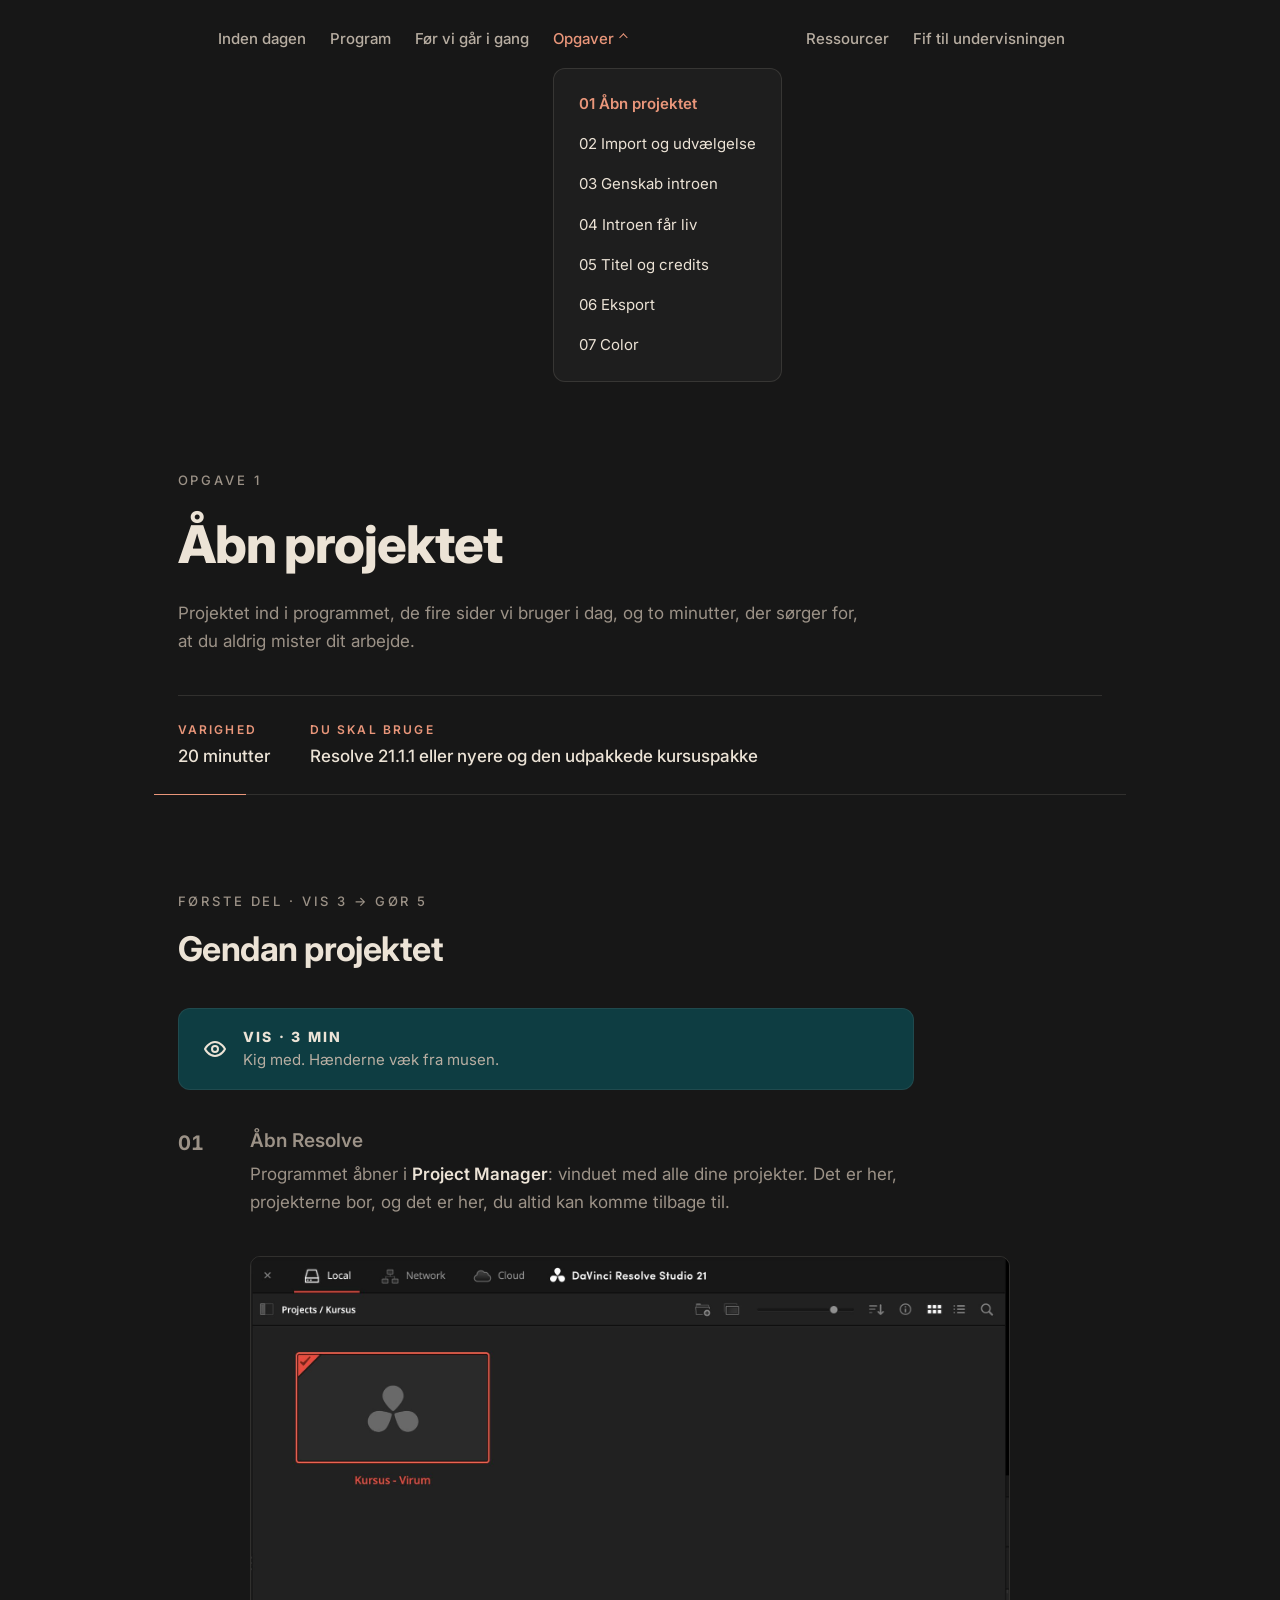
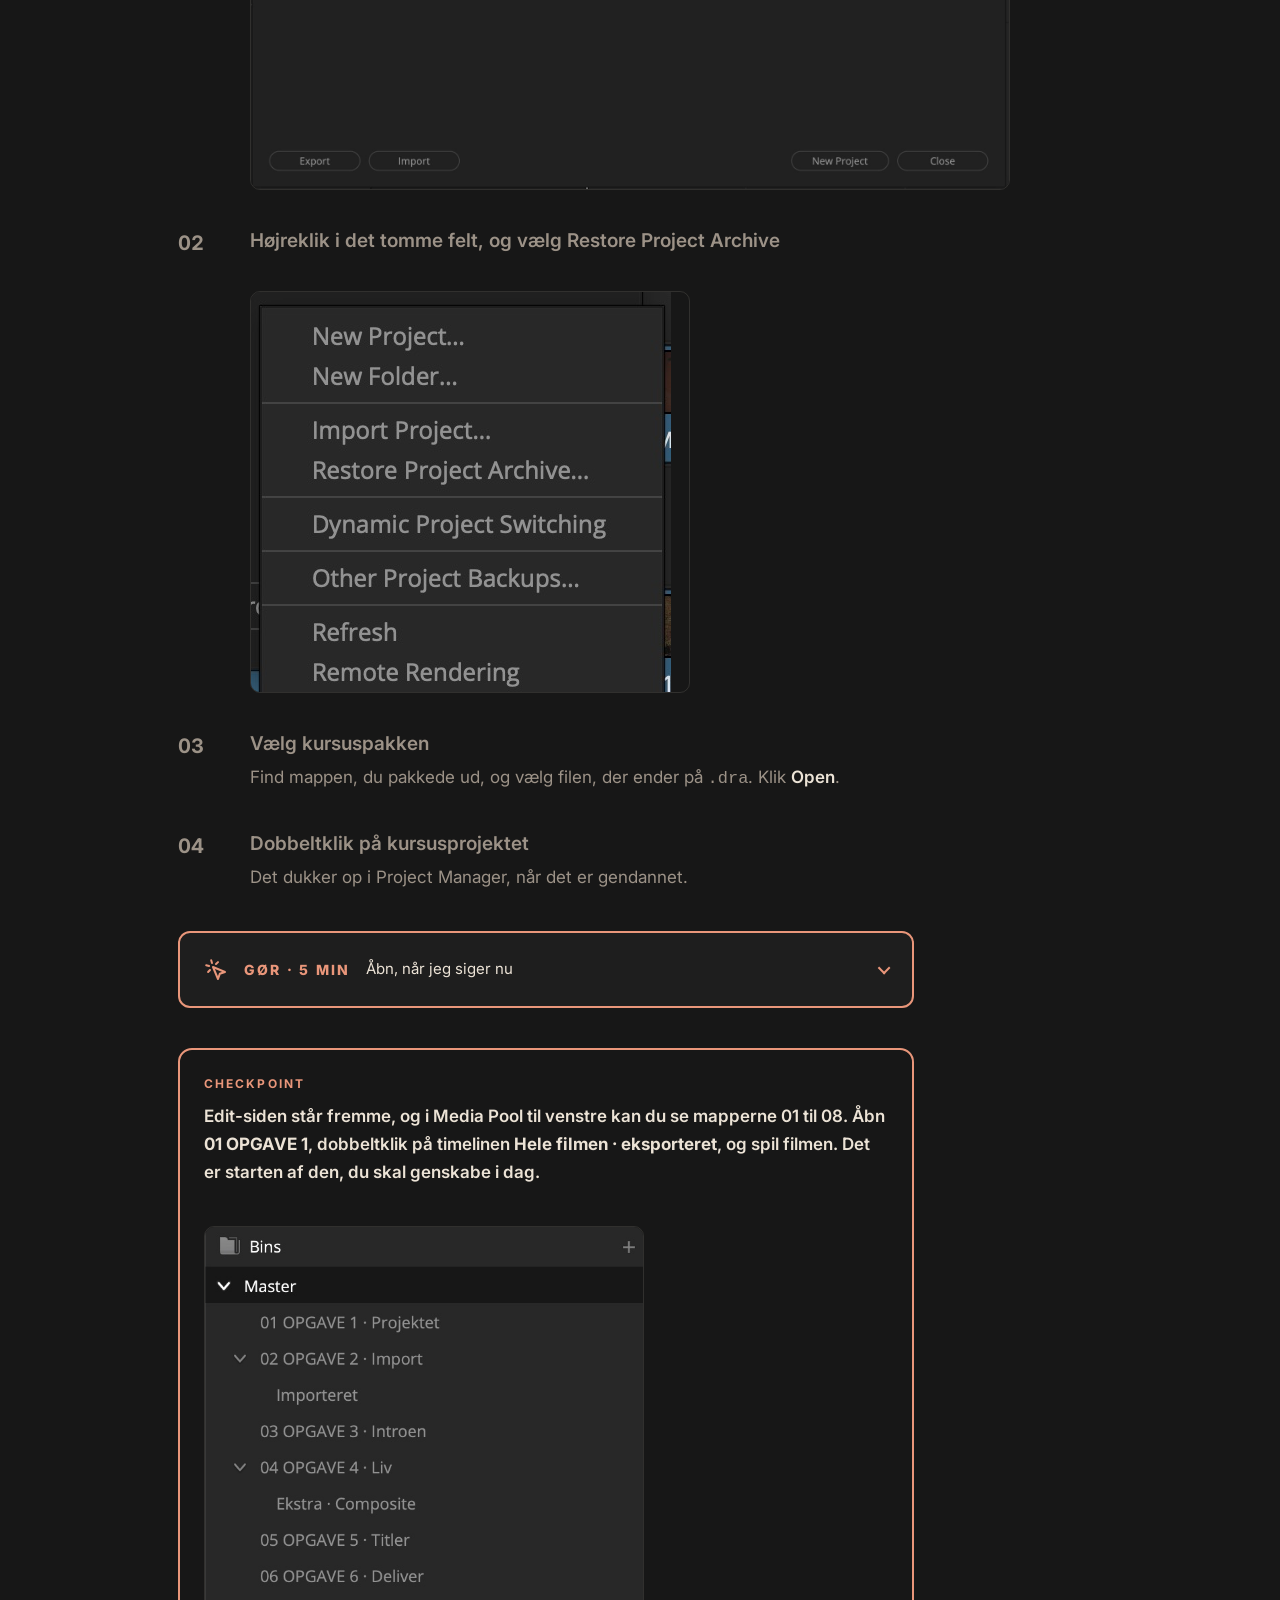
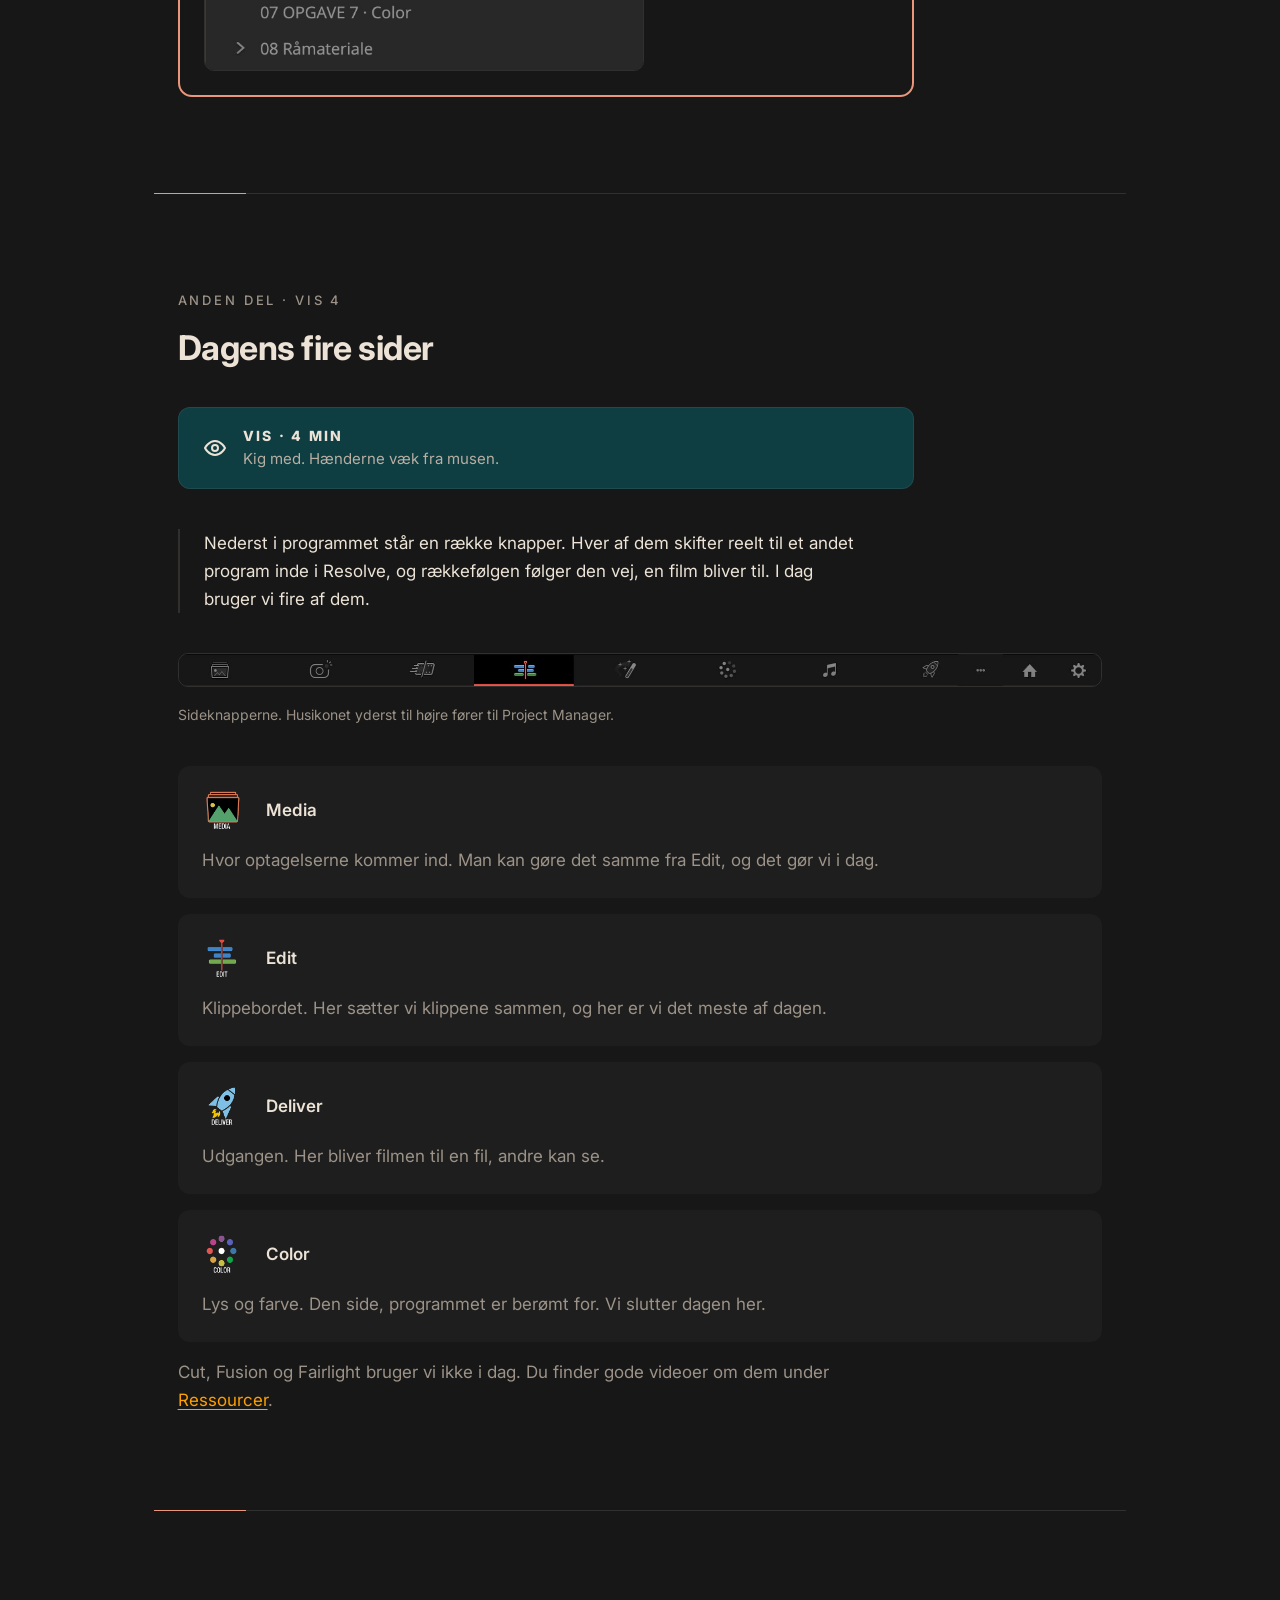
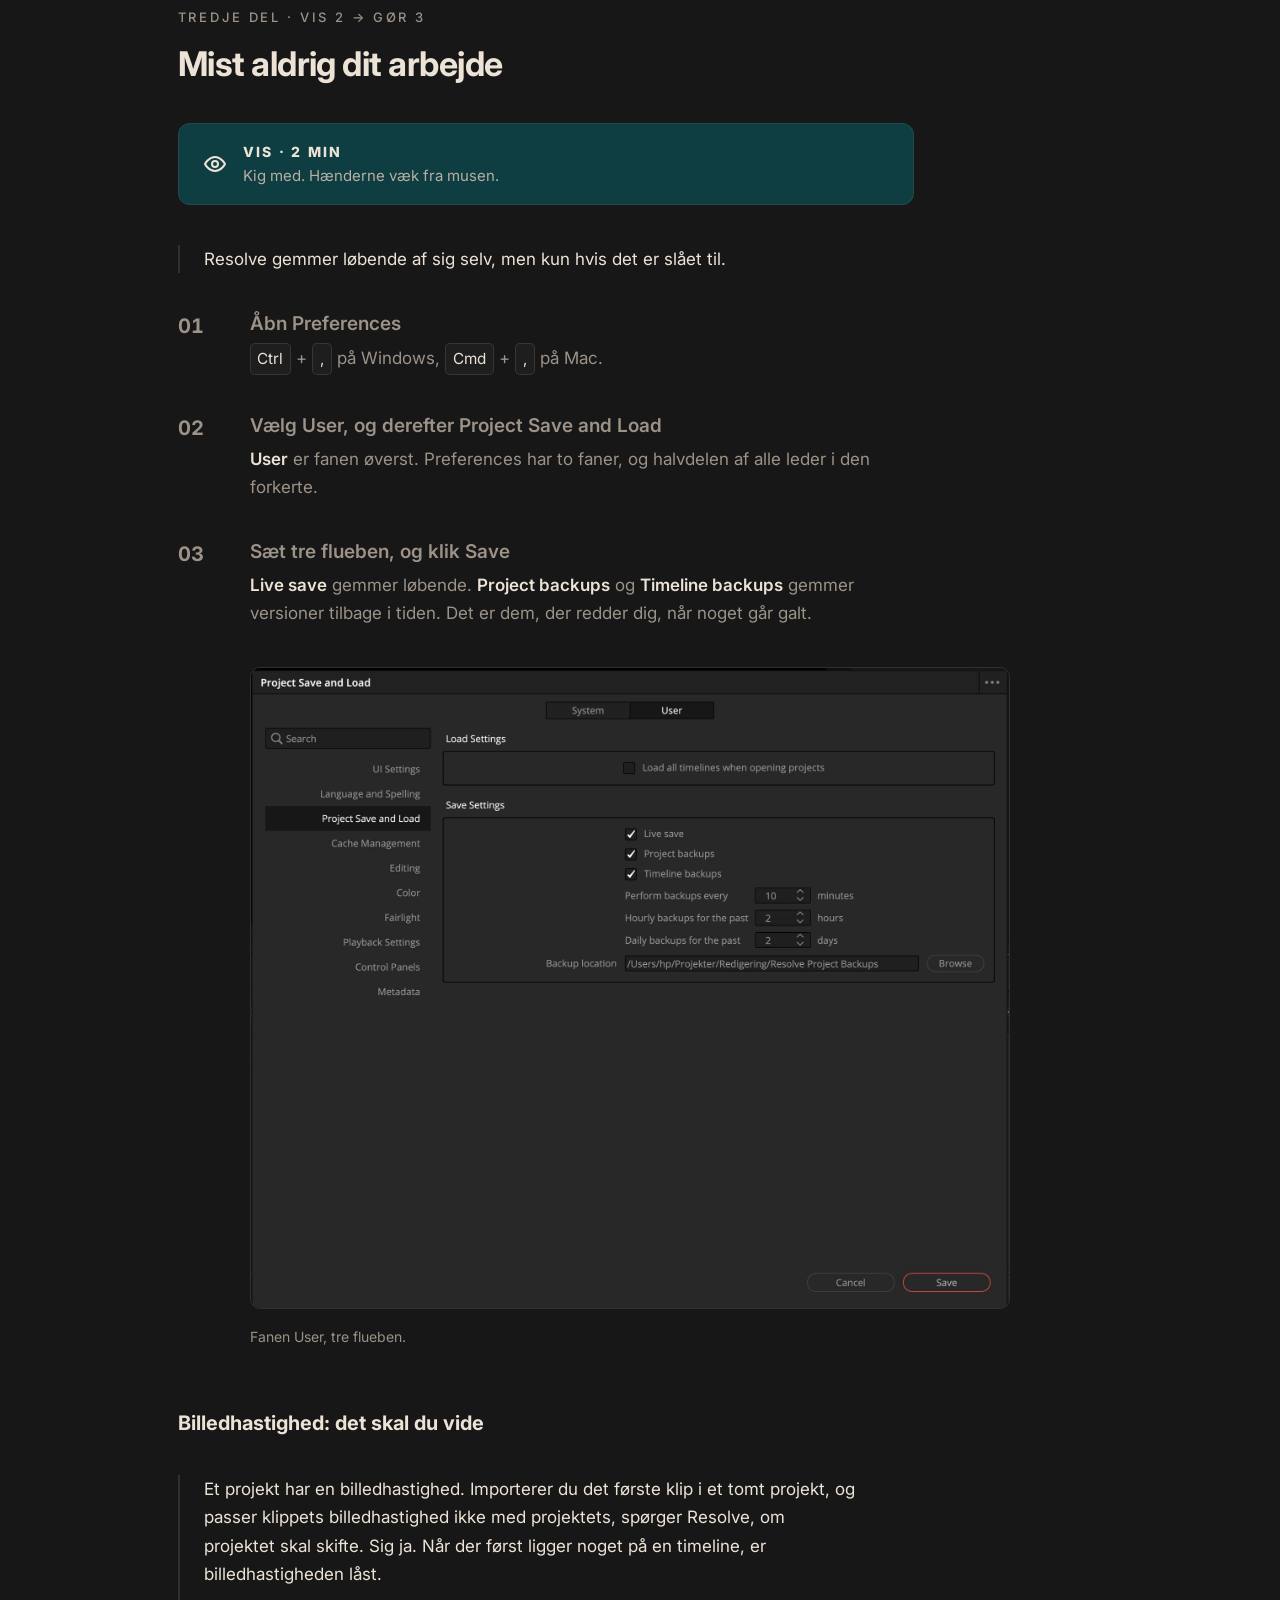
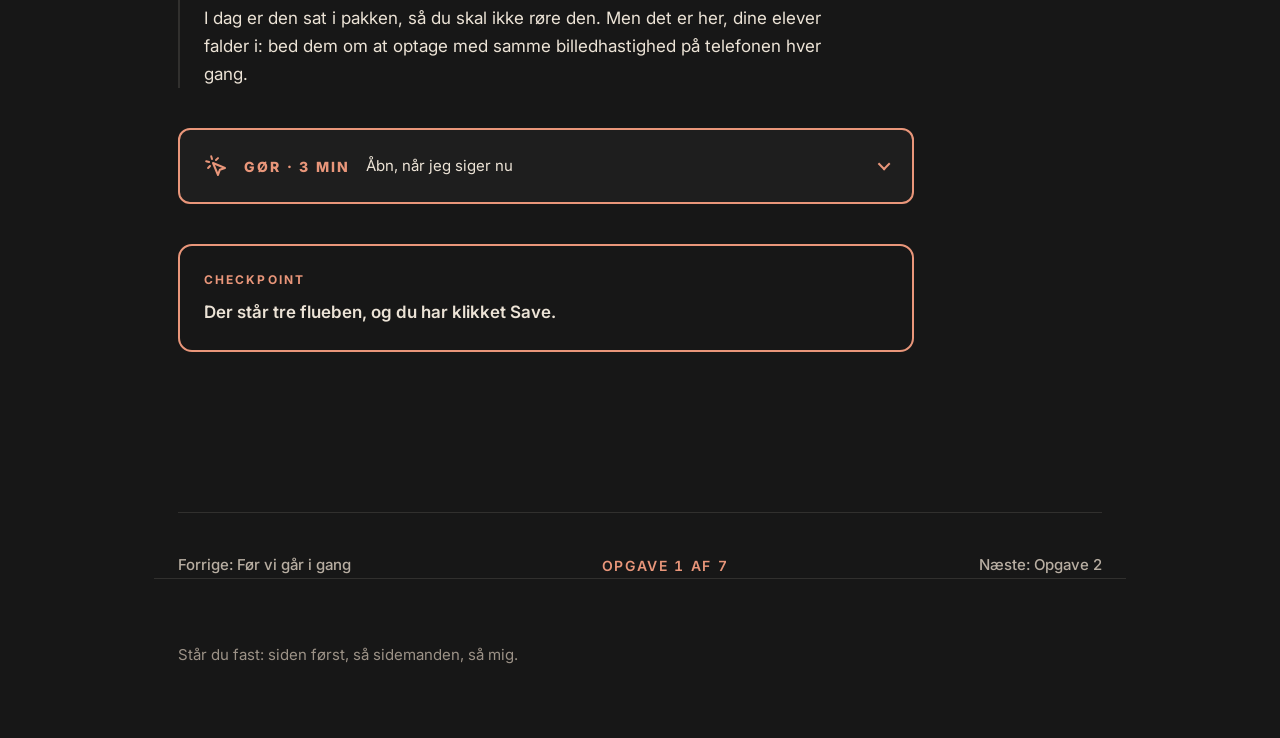
==== commit 304e6496: "Fif til undervisningen: side og PDF" ====
--- a/opgave-1-projektet.html
+++ b/opgave-1-projektet.html
@@ -35,6 +35,7 @@
       </details>
     </li>
     <li><a class="nav__link" href="ressourcer.html">Ressourcer</a></li>
+    <li><a class="nav__link" href="undervisning.html">Fif til undervisningen</a></li>
   </ul>
   <details class="nav__toggle">
     <summary class="nav__toggle-btn">Menu <span class="nav__toggle-current">&middot; 01 Åbn projektet</span></summary>
@@ -57,6 +58,7 @@
         </details>
       </li>
       <li><a class="nav__link" href="ressourcer.html">Ressourcer</a></li>
+      <li><a class="nav__link" href="undervisning.html">Fif til undervisningen</a></li>
     </ul>
   </details>
   </div>
--- a/css/style.css
+++ b/css/style.css
@@ -1633,3 +1633,76 @@
 .do__how a { font-size: 0.875rem; white-space: nowrap; }
 .do__extra { margin: var(--s3) 0 0; font-size: 0.9375rem; color: var(--ink-dim); }
 .phase__body > .hint { margin-top: var(--s3); }
+
+/* Opgavenavnene i programmet er links. Ni amber-titler i træk ville larme, så de
+   står i brødtekstfarve med en svag understregning og bliver amber ved hover,
+   som navigationen. */
+.plan__name a {
+  color: inherit;
+  text-decoration-color: var(--line);
+  text-underline-offset: 0.25em;
+}
+.plan__name a:hover { color: var(--amber); text-decoration-color: currentColor; }
+
+/* --------------------------------------------------------------------------
+   Kursus 2 · Resolve i undervisningen (undervisning.html + PDF'en)
+
+   Siden er også kilden til PDF'en (tools/pdf/lav_pdf.sh). Forsiden er heroen
+   fra index.html, så PDF og site ser ens ud.
+   -------------------------------------------------------------------------- */
+
+.hero__byline {
+  margin: var(--s2) 0 0;
+  font-size: 0.9375rem;
+  color: var(--ink-soft);
+}
+
+.steps--compact { margin-top: var(--s2); gap: var(--s2); }
+.steps--compact .step__title { font-size: 1.0625rem; margin-bottom: 0.15rem; }
+
+/* Genvejstabellens udseende, men to kolonner, og tekst må bryde. */
+.benspaend { margin-top: var(--s4); min-width: 0; }
+.benspaend th:nth-child(1) { width: 42%; }
+.benspaend th:nth-child(2) { width: 58%; }
+.benspaend th, .benspaend td { white-space: normal; vertical-align: top; }
+
+.extra .ideas { margin-top: var(--s1); }
+
+/* ---- Print: PDF'en ----------------------------------------------------------
+   Mørk baggrund på hele siden, også i margenen (@page margin 0, luften lægges
+   som padding i sektionerne). Forsiden fylder side 1, hver .print-page starter
+   på en ny side. Alt, der kun giver mening på skærm, skjules. */
+@media print {
+  @page { size: A4; margin: 0; }
+  html, body {
+    background: var(--bg) !important;
+    -webkit-print-color-adjust: exact;
+    print-color-adjust: exact;
+  }
+  /* Skærmens skalbredde (--shell, 680 px) uden centrering skubbede alt til
+     venstre på A4. I print fylder body hele siden. */
+  body { width: auto !important; max-width: none; margin: 0 !important; }
+  .print-page { padding-inline: 14mm; }
+  .print-page .wrap { max-width: none; padding: 0; }
+  /* Opslagsarket skal kunne stå på én side. */
+  #ark .subhead { margin-top: var(--s3); }
+  #ark .steps--compact { gap: var(--s1); }
+  #ark .checkpoint { margin-top: var(--s3); }
+  .nav, .skip, .lesson-nav, .footer, .hero__cta, .rule { display: none !important; }
+  html { font-size: 12px; }
+  .print-cover { min-height: 297mm; height: 297mm; padding-block: 0; break-after: page; }
+  /* Forsiden i faste mål: vw-baserede størrelser regnes ud fra A4-bredden og
+     skævvrider kompositionen. */
+  .print-cover .hero__stage { width: 180mm; margin: 0 auto; }
+  .print-cover .hero__circle { width: 150mm; }
+  .print-cover .hero__title { font-size: 30pt; }
+  .print-cover .hero__fig--kamera { width: 58mm; right: 2mm; bottom: 4mm; }
+  .print-cover .hero__byline { font-size: 10pt; }
+  .print-page { break-before: page; padding-block: 16mm 14mm; }
+  .print-cover + main .print-page:first-child { break-before: auto; }
+  .reveal { animation: none !important; opacity: 1 !important; transform: none !important; }
+  .step, .extra, .checkpoint, .benspaend tr, .ideas li { break-inside: avoid; }
+  .subhead { break-after: avoid; }
+  a { color: var(--ink); text-decoration: none; }
+  .print-url a { color: var(--amber); }
+}
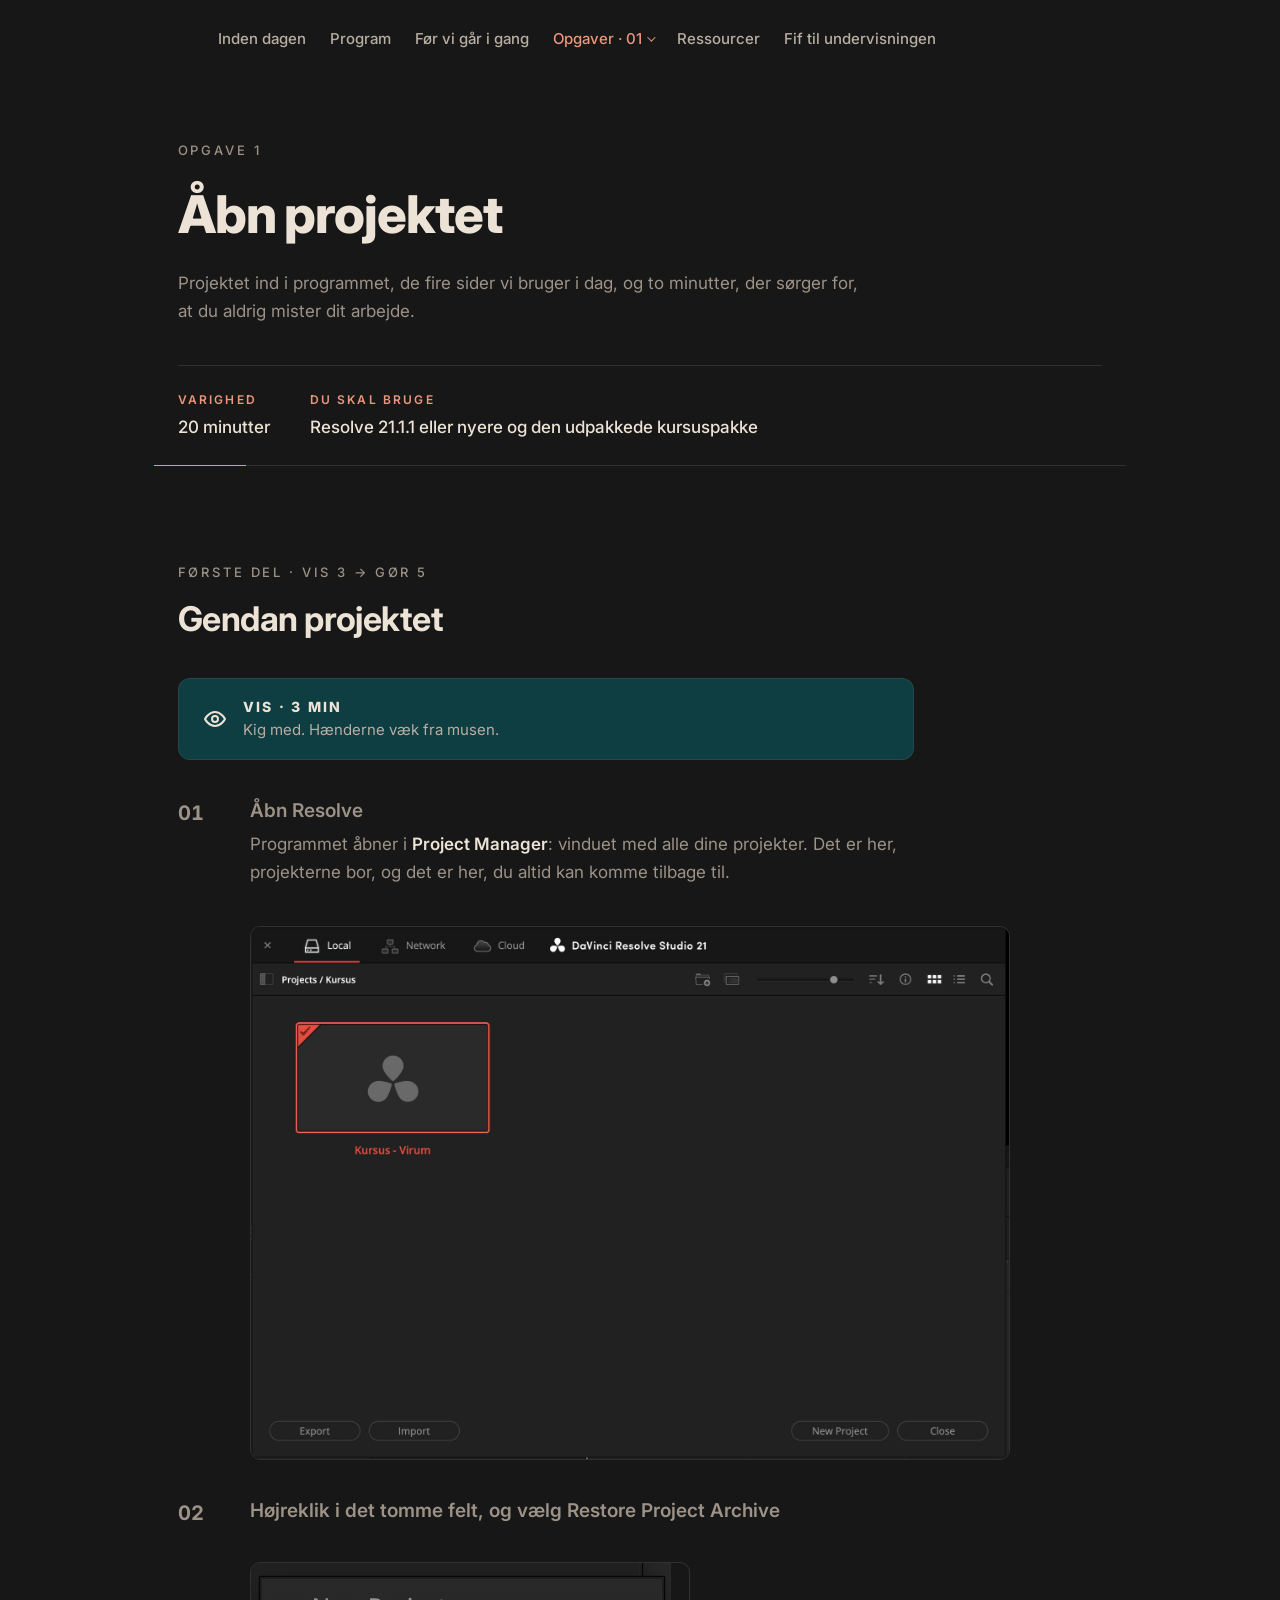
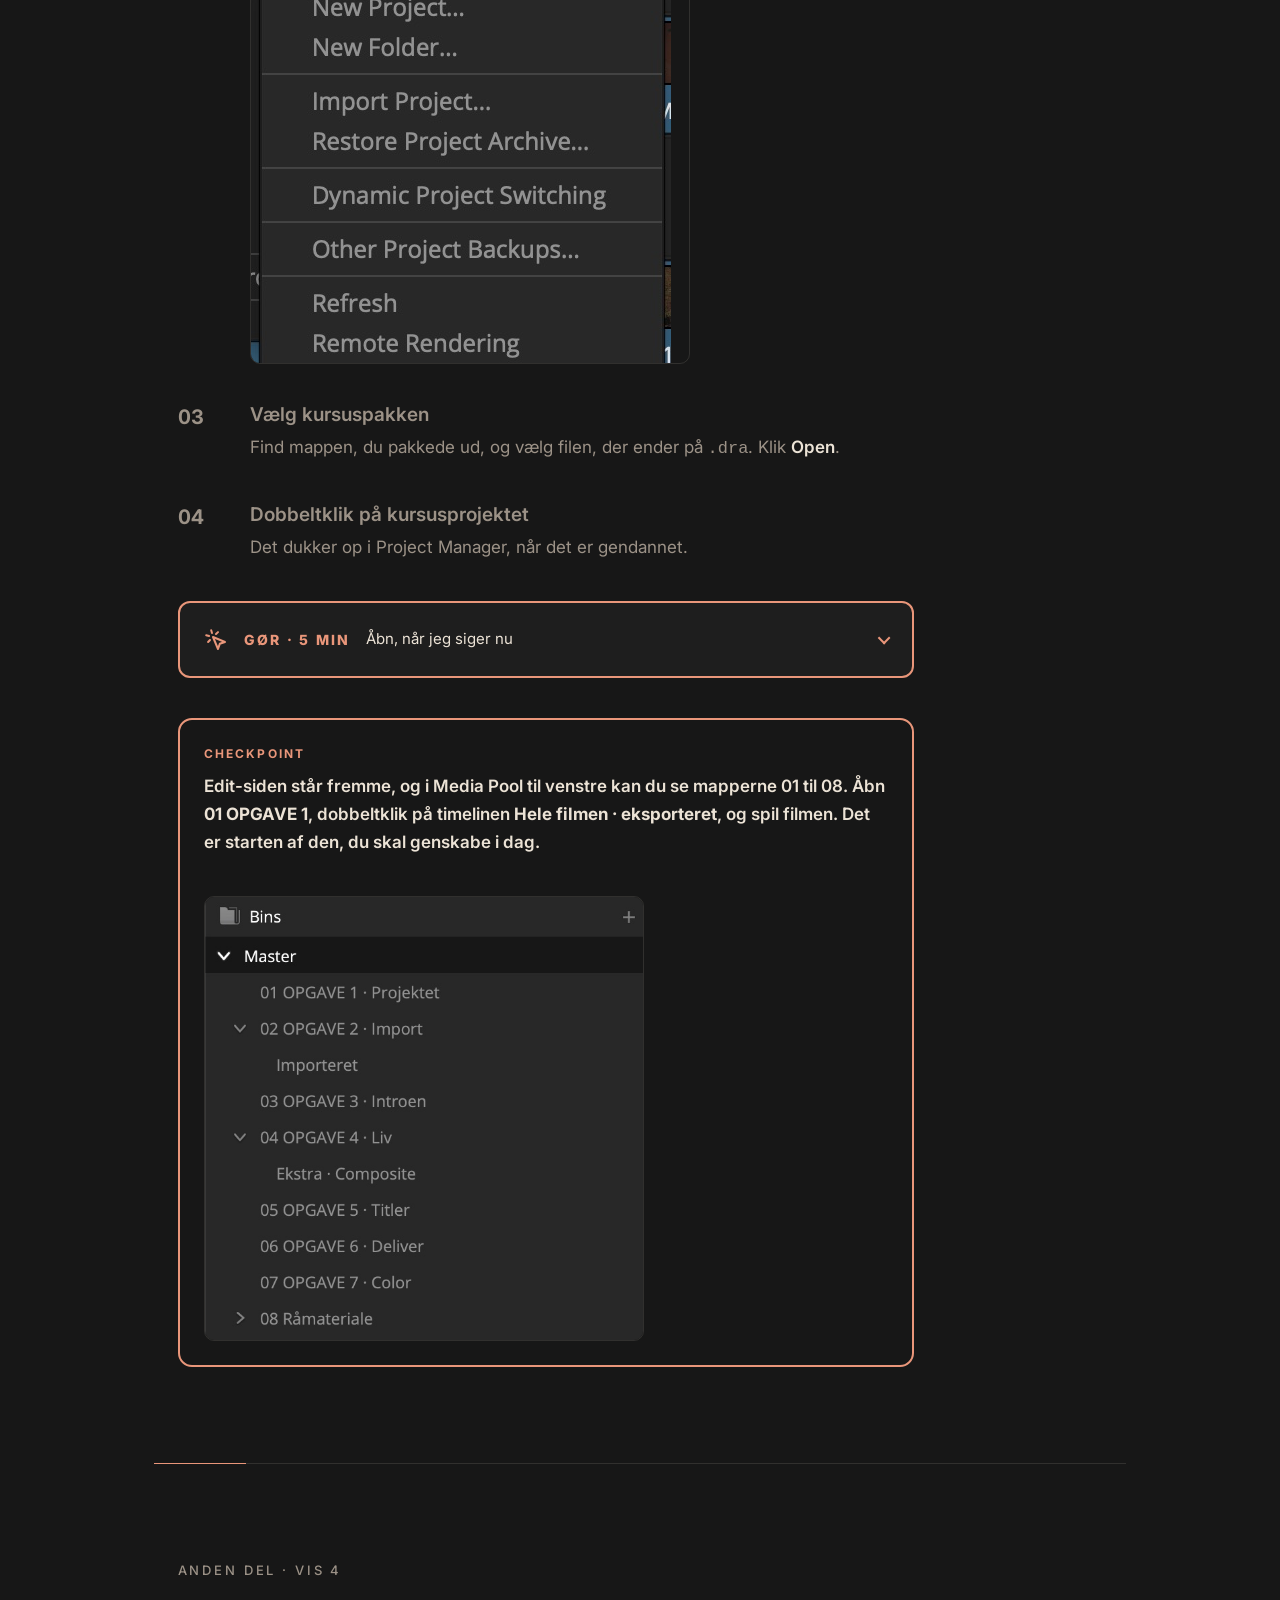
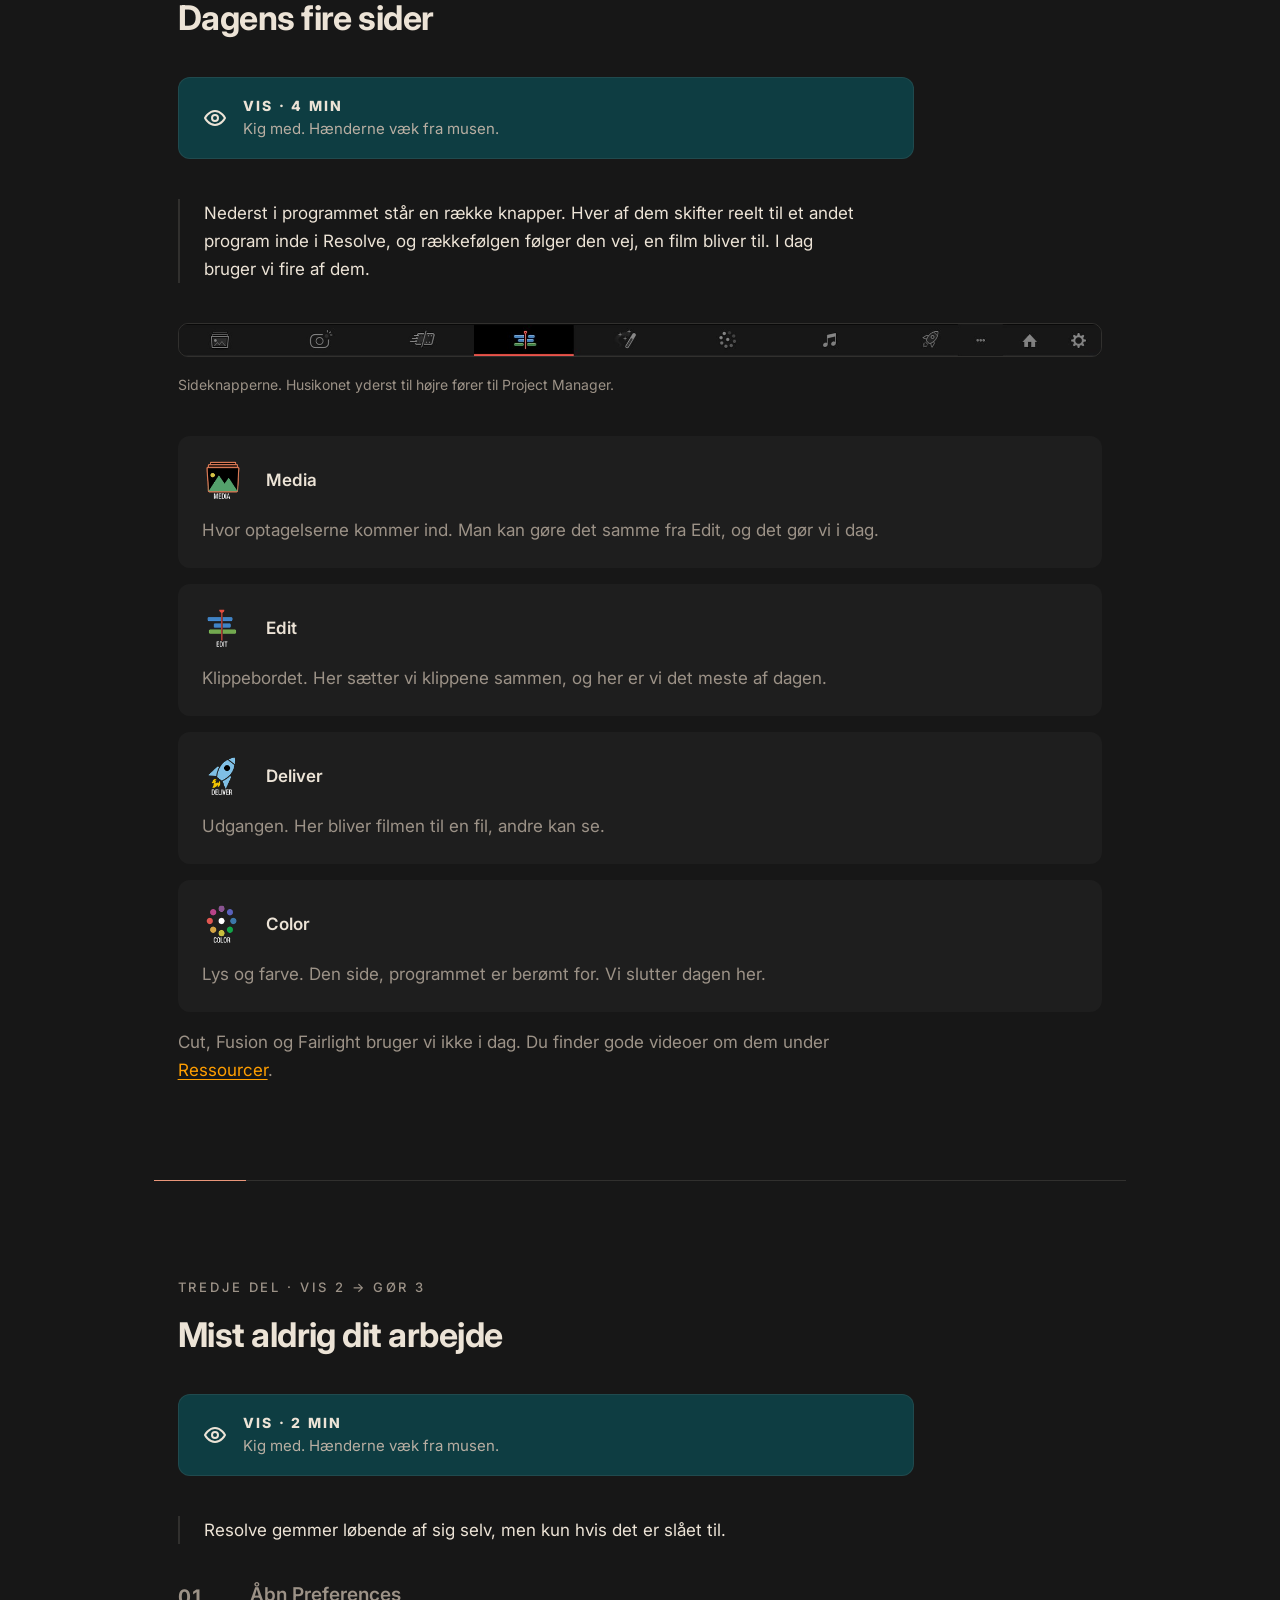
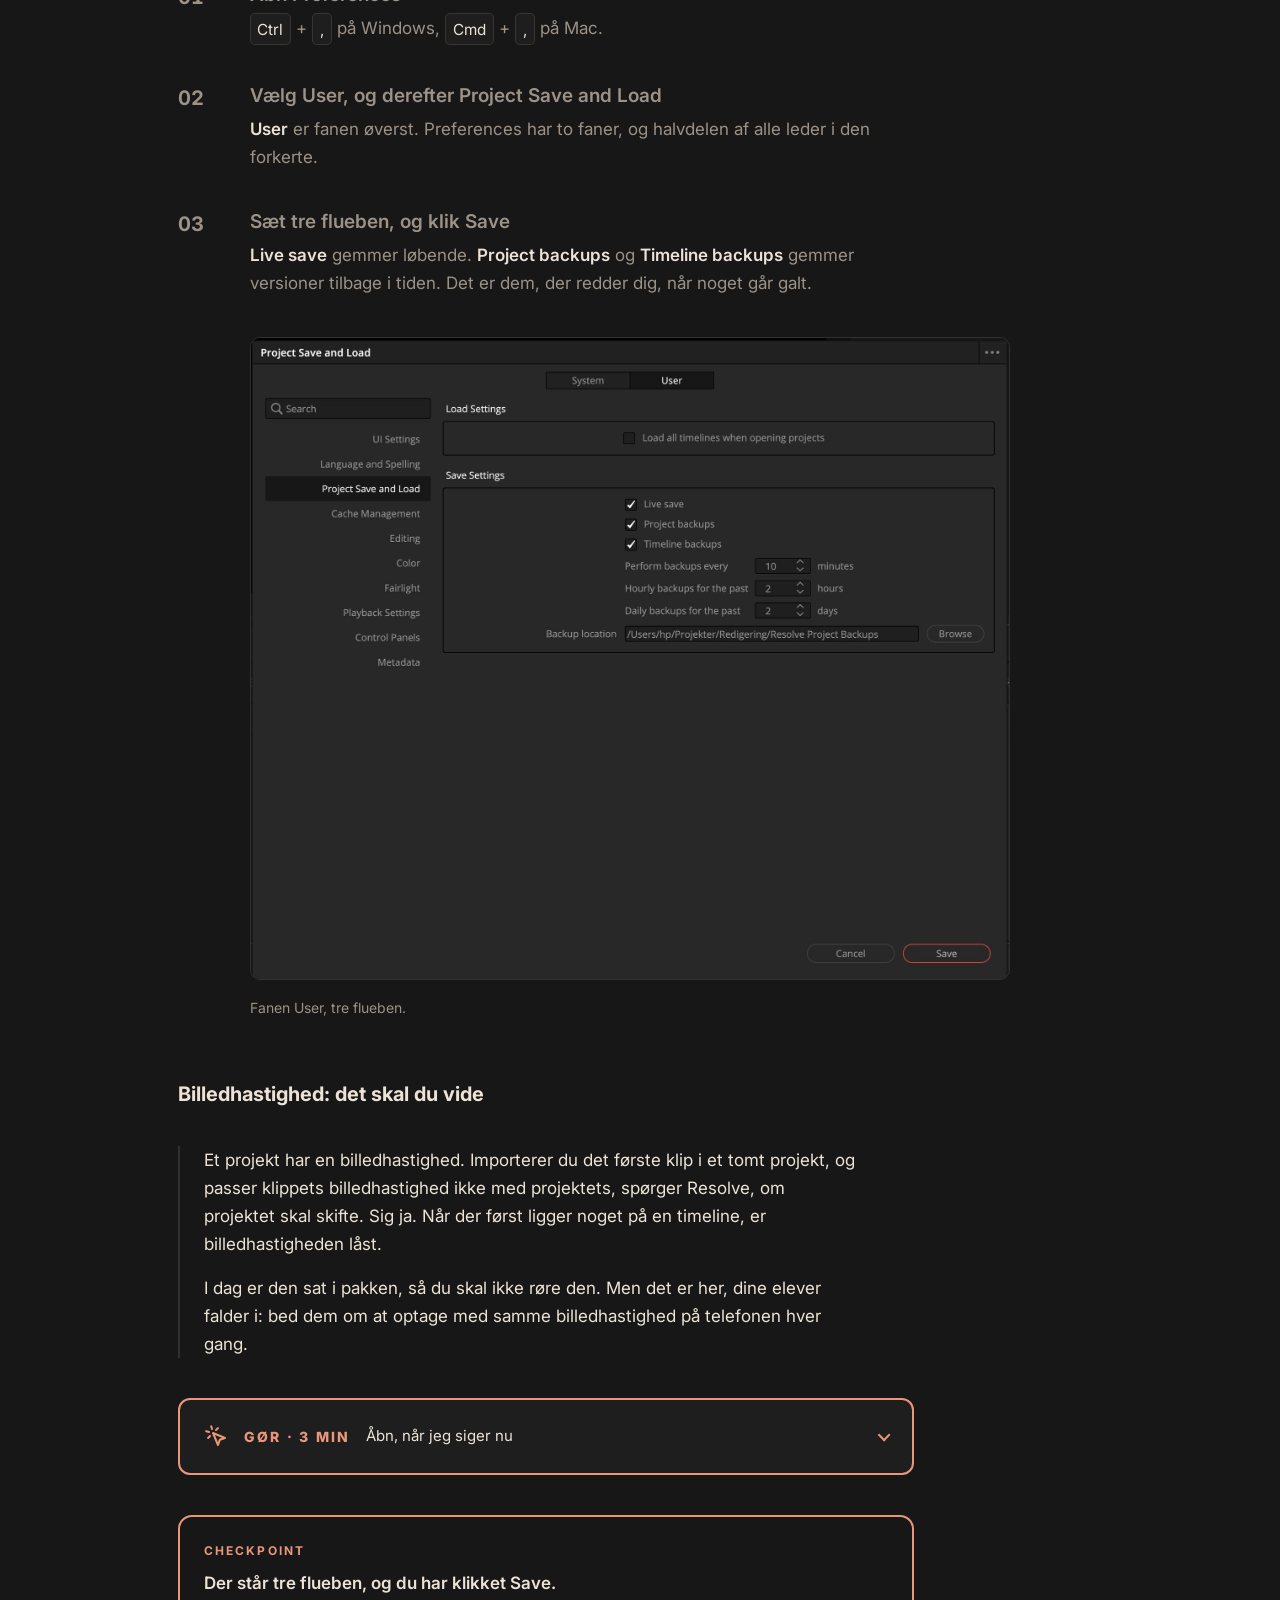
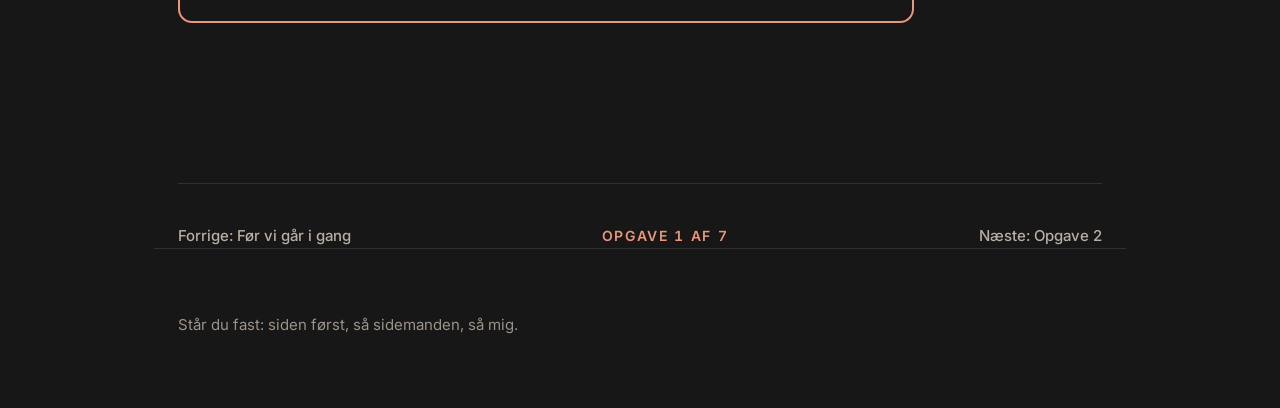
==== commit d61a16de: "Lukket opgavefold med aktuel opgave, annotationer" ====
--- a/opgave-1-projektet.html
+++ b/opgave-1-projektet.html
@@ -21,8 +21,8 @@
     <li><a class="nav__link" href="program.html">Program</a></li>
     <li><a class="nav__link" href="velkommen.html">Før vi går i gang</a></li>
     <li>
-      <details class="nav__fold nav__fold--active" open>
-        <summary>Opgaver</summary>
+      <details class="nav__fold nav__fold--active">
+        <summary>Opgaver · 01</summary>
         <ul class="nav__sub">
           <li><a href="opgave-1-projektet.html" aria-current="page">01 Åbn projektet</a></li>
           <li><a href="opgave-2-import.html">02 Import og udvælgelse</a></li>
@@ -44,8 +44,8 @@
       <li><a class="nav__link" href="program.html">Program</a></li>
       <li><a class="nav__link" href="velkommen.html">Før vi går i gang</a></li>
       <li>
-        <details class="nav__fold nav__fold--active" open>
-          <summary>Opgaver</summary>
+        <details class="nav__fold nav__fold--active">
+          <summary>Opgaver · 01</summary>
           <ul class="nav__sub">
             <li><a href="opgave-1-projektet.html" aria-current="page">01 Åbn projektet</a></li>
             <li><a href="opgave-2-import.html">02 Import og udvælgelse</a></li>
--- a/css/style.css
+++ b/css/style.css
@@ -1706,3 +1706,19 @@
   a { color: var(--ink); text-decoration: none; }
   .print-url a { color: var(--amber); }
 }
+
+/* Kursus 2, 2026-10-25: opgavefolden står ikke længere åben som standard (den
+   skubbede indholdet ned på hver opgaveside). Derfor kan den på desktop nu
+   være en rigtig dropdown, der lægger sig oven på siden. Mobilmenuen beholder
+   normalt flow. */
+@media (min-width: 721px) {
+  .nav__list--desktop .nav__fold { position: relative; }
+  .nav__list--desktop .nav__sub {
+    position: absolute;
+    top: 100%;
+    left: 0;
+    z-index: 20;
+    min-width: 16rem;
+    box-shadow: 0 12px 32px rgba(0, 0, 0, 0.45);
+  }
+}
